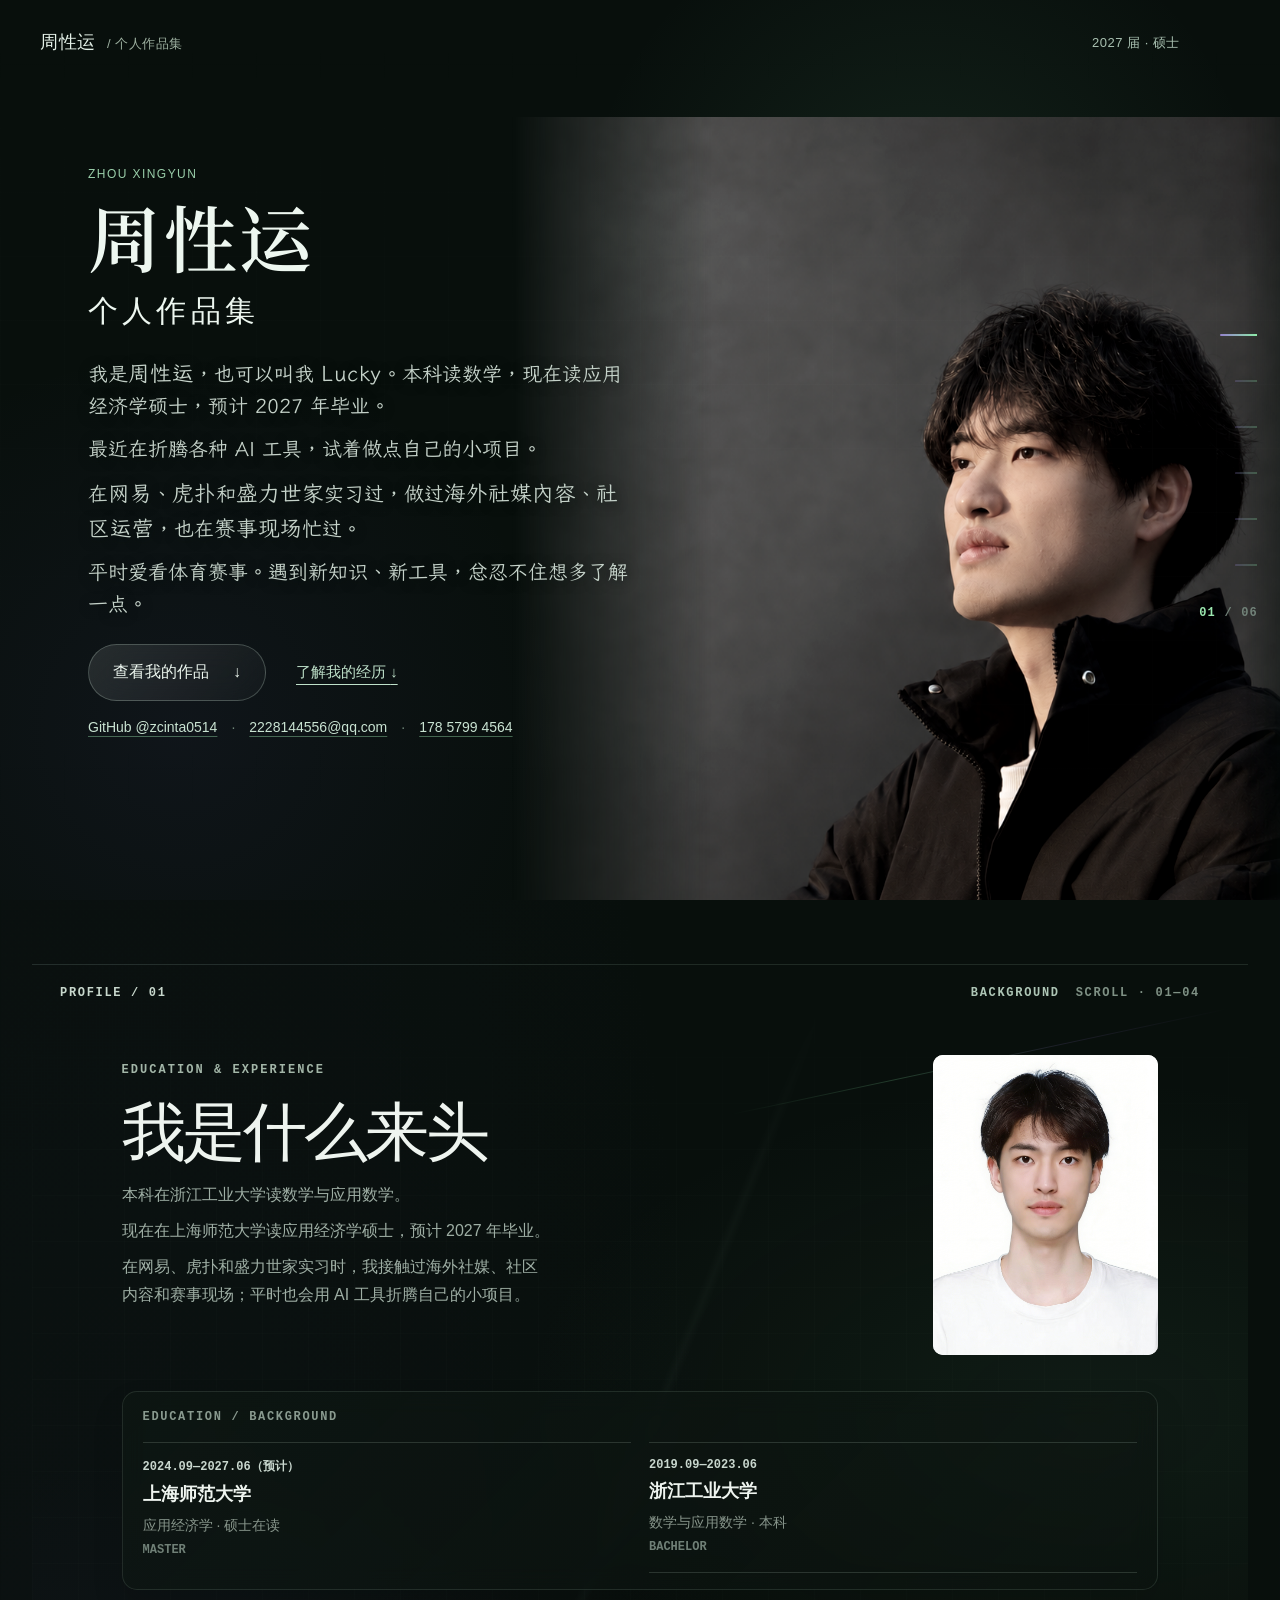
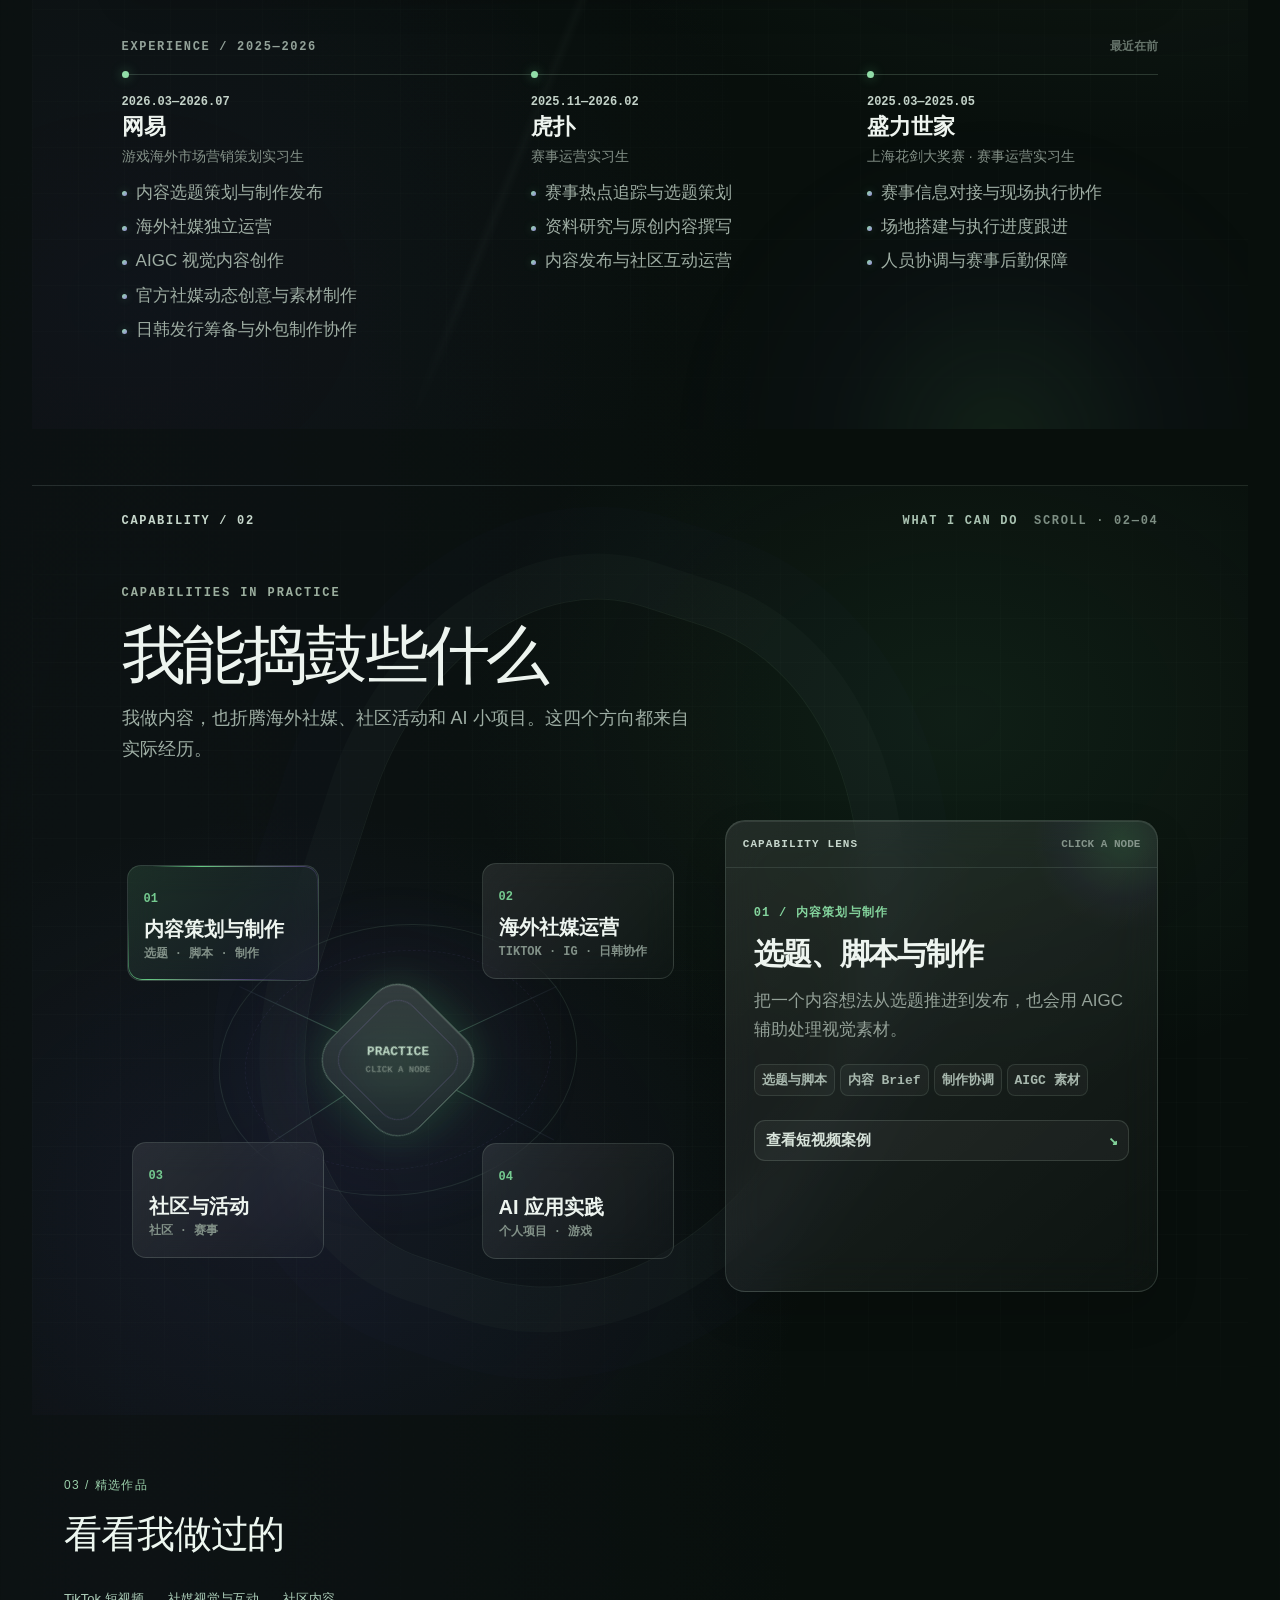
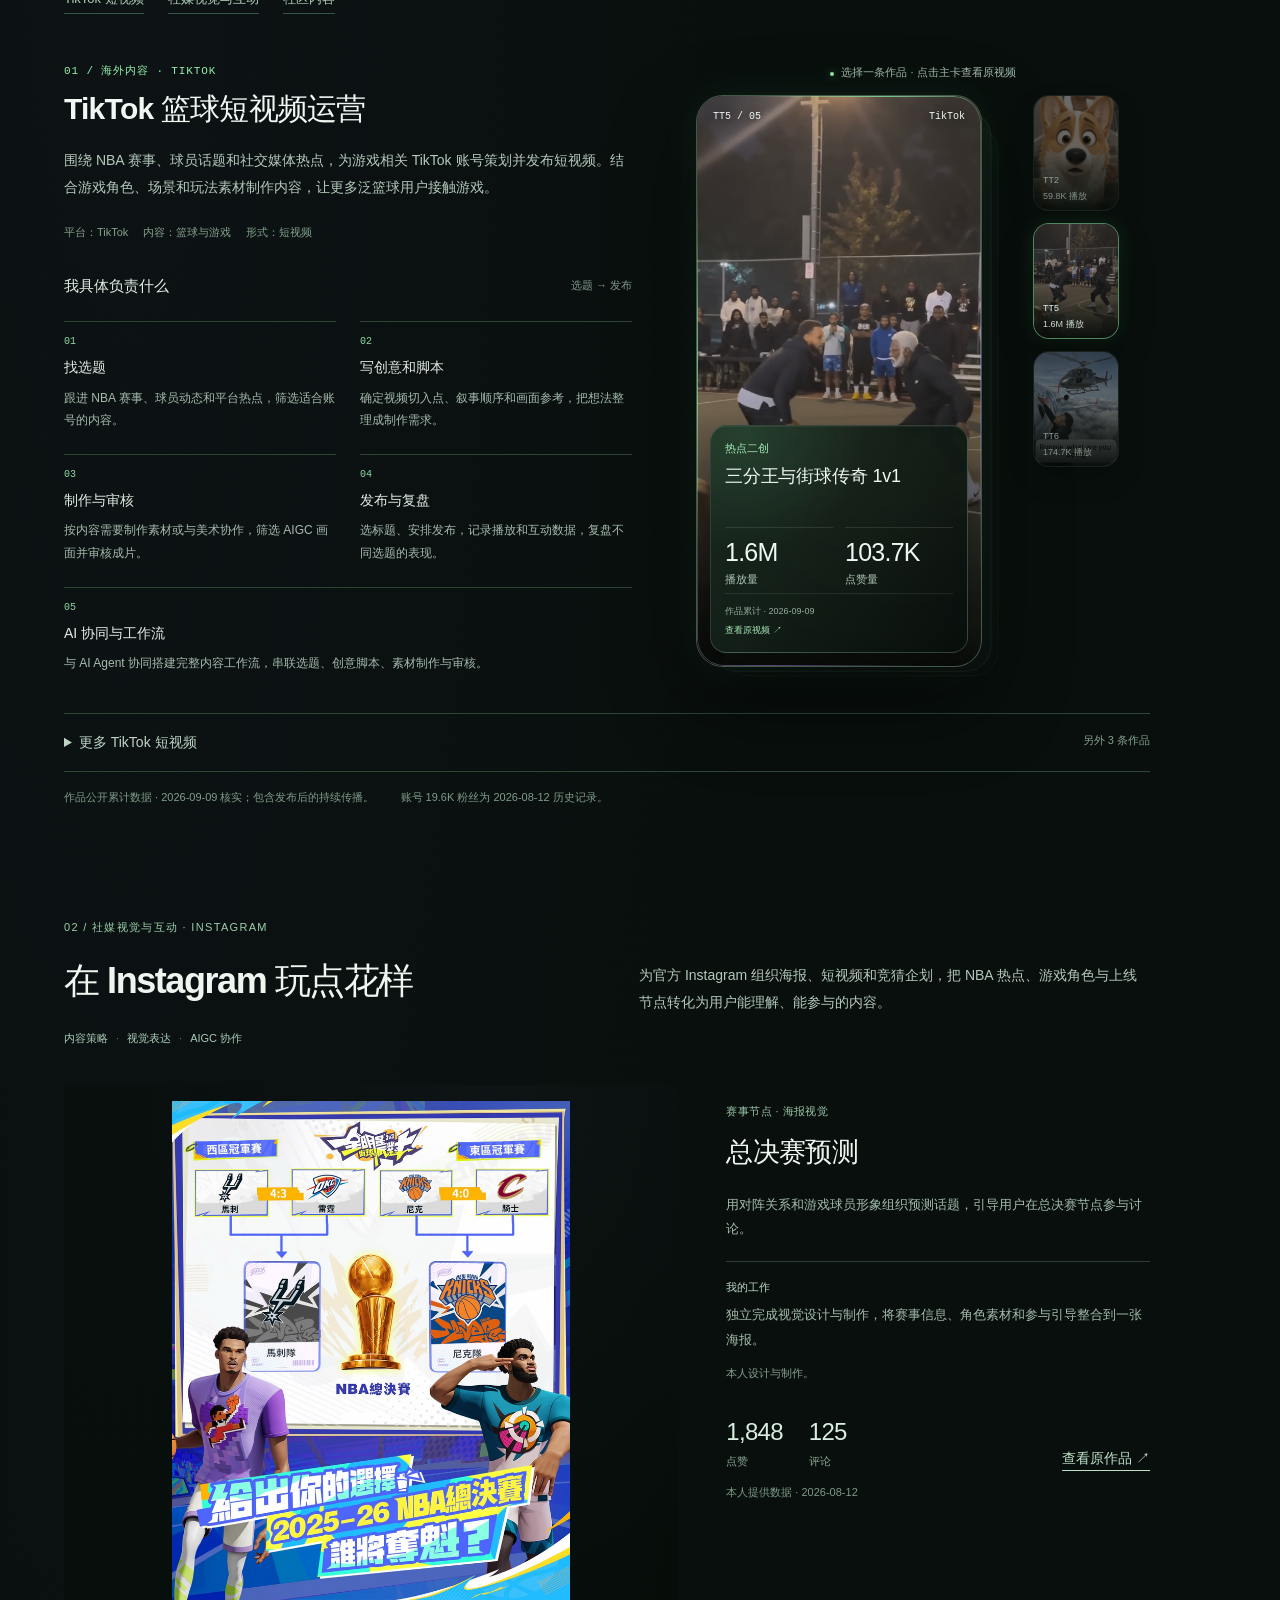
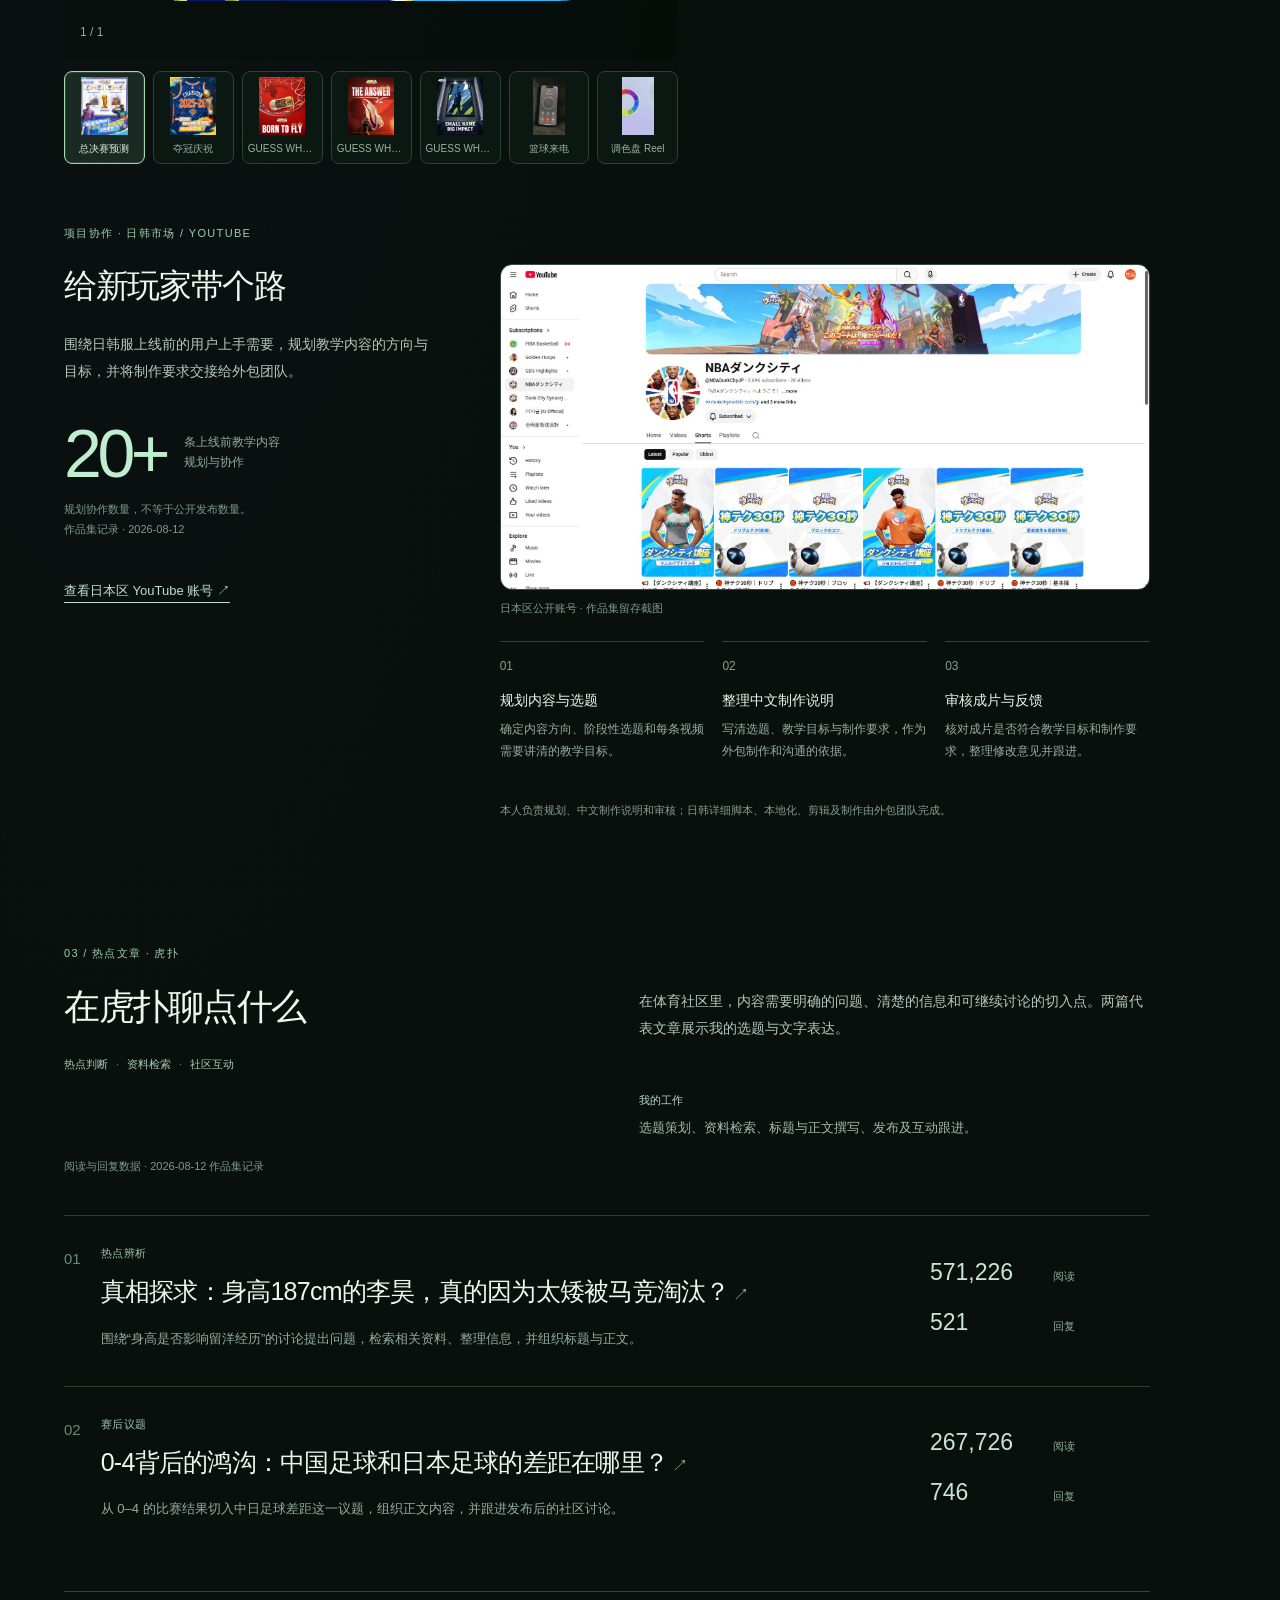
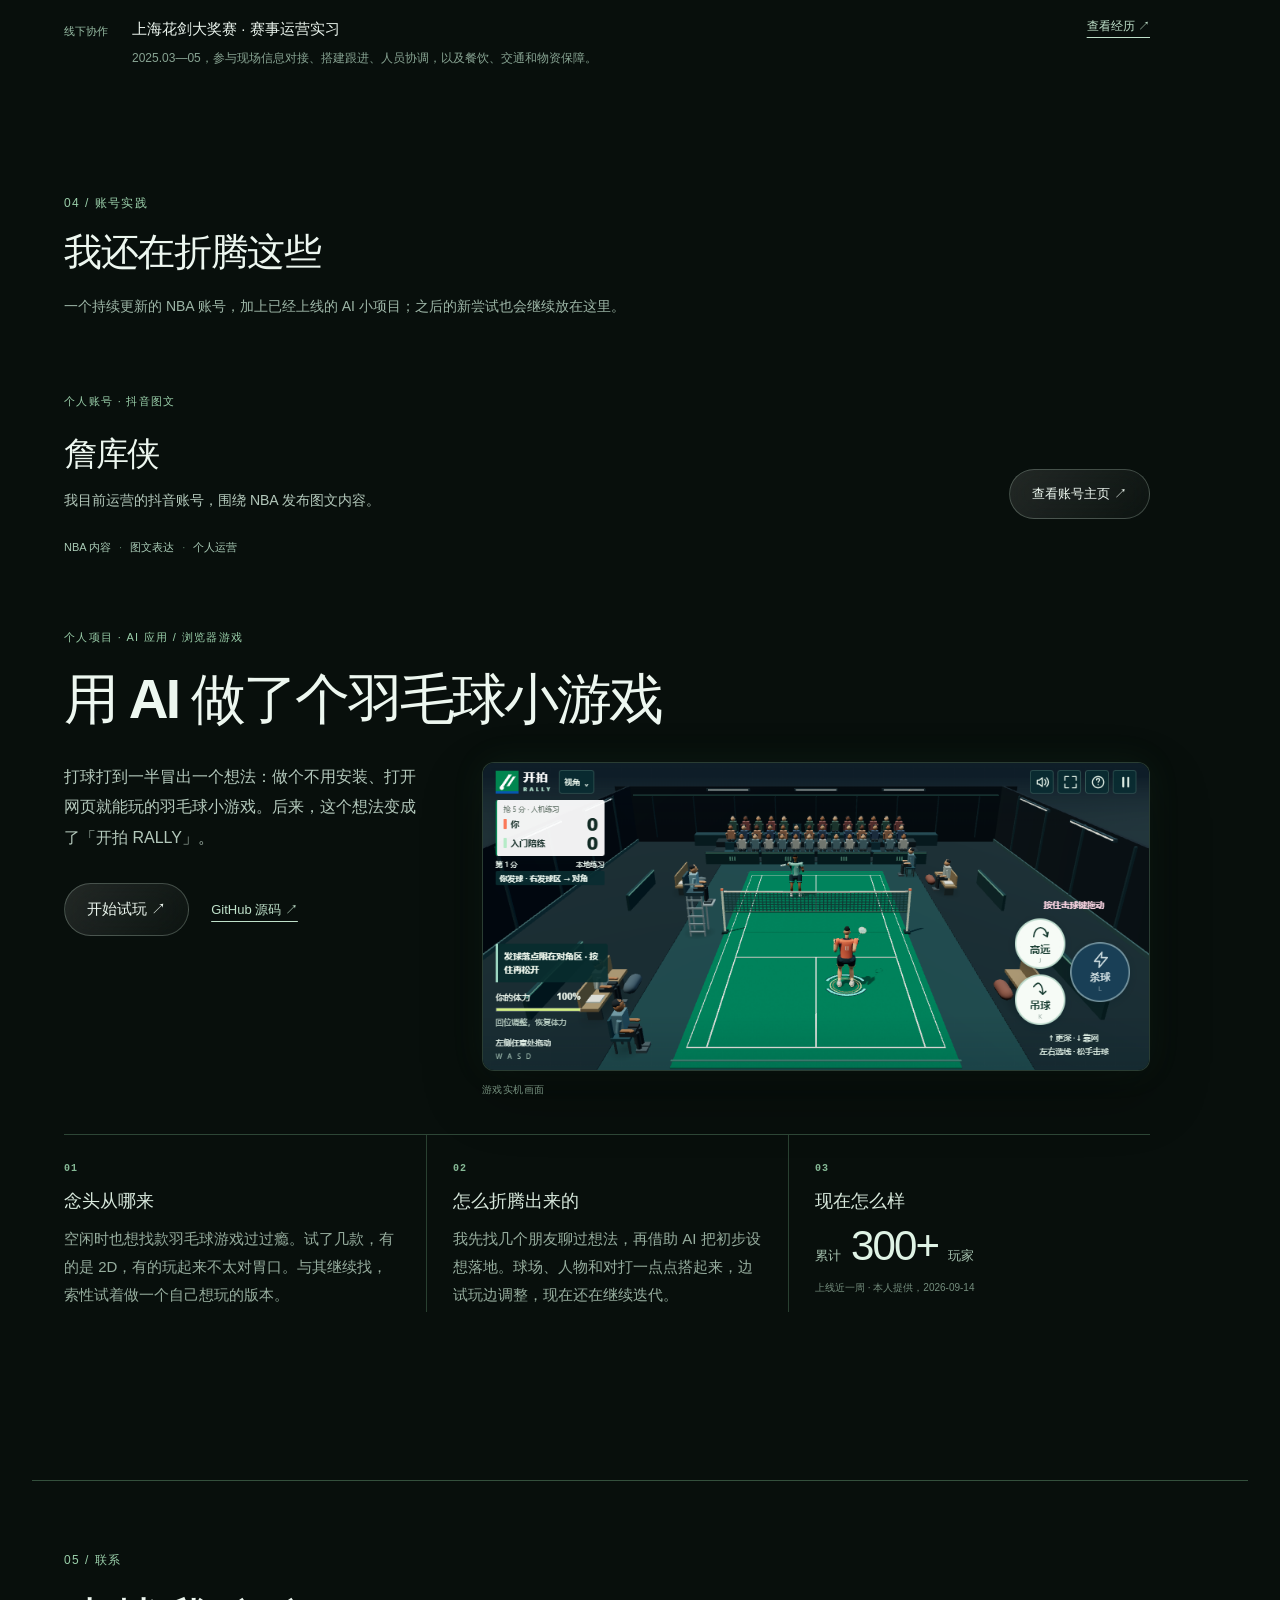
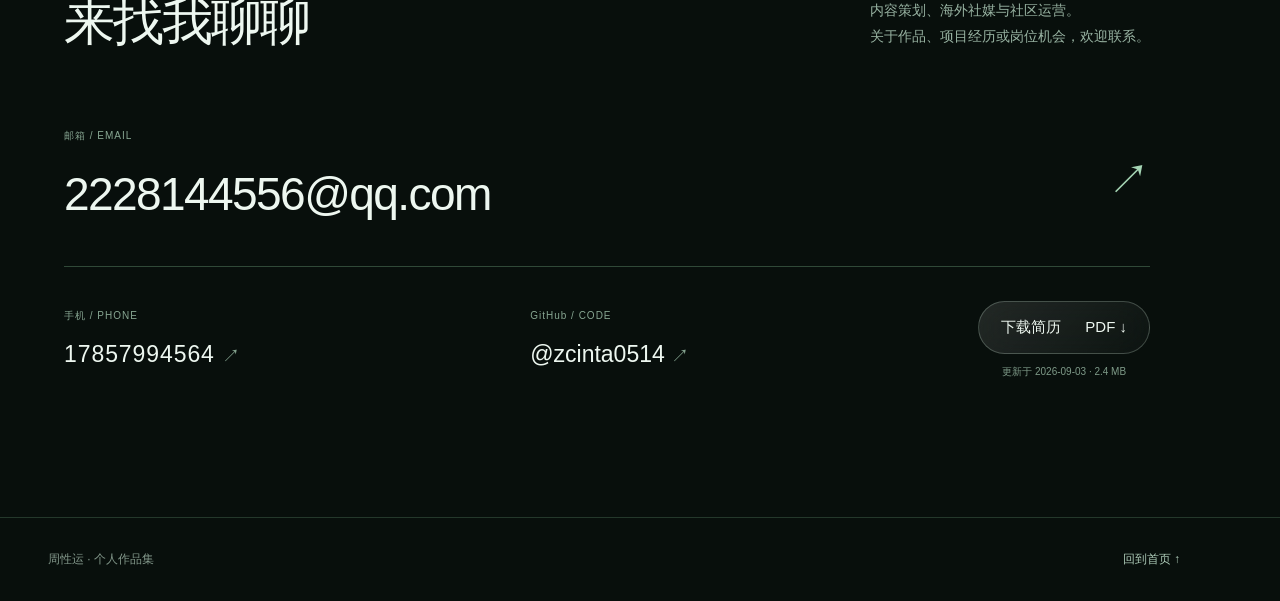
==== index.html @ 78af4433 "Publish full portfolio website" ====
<!doctype html>
<html lang="zh-CN">
<head>
  <meta charset="utf-8">
  <meta name="viewport" content="width=device-width, initial-scale=1">
  <meta name="description" content="周性运个人作品集。工作方向：内容运营、海外社媒与社区、AI 应用开发。">
  <meta name="color-scheme" content="dark">
  <title>周性运 · 个人作品集</title>
  <link rel="stylesheet" href="styles/base.css">
  <link rel="stylesheet" href="styles/profile.css">
  <link rel="stylesheet" href="styles/capability.css">
  <link rel="stylesheet" href="styles/works.css">
  <link rel="stylesheet" href="styles/navigation.css">
  <link rel="stylesheet" href="styles/projects.css">
</head>
<body id="portfolio">
  <a class="skip-link" href="#main">跳到正文</a>
  <header class="site-header"><a href="#home" aria-label="周性运作品集首页">周性运 <span>/ 个人作品集</span></a><span>2027 届 · 硕士</span></header>
  <main id="main" tabindex="-1">
    <section id="home" data-section="首页" class="hero site-section" aria-labelledby="home-title">
      <img class="hero-photo" src="assets/hero_profile_soft-v1.png" alt="周性运个人肖像" fetchpriority="high">
      <div class="hero-copy"><span class="eyebrow">ZHOU XINGYUN</span><h1 id="home-title" tabindex="-1"><span class="hero-name">周性运</span><span class="hero-portfolio-title">个人作品集</span></h1>
      <div class="hero-intro">
        <p>我是<strong>周性运</strong>，也可以叫我 <strong class="hero-lucky">Lucky</strong>。本科读数学，现在读应用经济学硕士，预计 2027 年毕业。</p>
        <p>最近在折腾各种 AI 工具，试着做点自己的小项目。</p>
        <p>在<strong>网易</strong>、<strong>虎扑</strong>和<strong>盛力世家</strong>实习过，做过<strong>海外社媒内容</strong>、<strong>社区运营</strong>，也在<strong>赛事现场</strong>忙过。</p>
        <p>平时爱看体育赛事。遇到新知识、新工具，总忍不住想多了解一点。</p>
      </div>
      <div class="hero-actions"><a class="glass-link" href="#works">查看我的作品 <span aria-hidden="true">↓</span></a><a class="text-link" href="#profile">了解我的经历 <span aria-hidden="true">↓</span></a></div>
      <div class="hero-contact" aria-label="联系方式"><a href="https://github.com/zcinta0514" target="_blank" rel="noopener noreferrer">GitHub @zcinta0514</a><span aria-hidden="true">·</span><a href="mailto:2228144556@qq.com">2228144556@qq.com</a><span aria-hidden="true">·</span><a href="tel:+8617857994564">178 5799 4564</a></div>
      </div>
    </section>
<section id="profile" data-section="经历与背景" class="profile-v3 site-section" aria-labelledby="profile-title">
  <div class="fixed-prism" aria-hidden="true"></div>
  <div class="topbar-v3"><b>PROFILE / 01</b><span><i>BACKGROUND</i><i>SCROLL · 01—04</i></span></div>
  <div class="profile-content-v3">
    <div class="profile-head-v3">
      <div class="intro-v3"><small>EDUCATION & EXPERIENCE</small><h2 id="profile-title" tabindex="-1">我是什么来头</h2><div class="profile-intro-copy"><p>本科在浙江工业大学读数学与应用数学。</p><p>现在在上海师范大学读应用经济学硕士，预计 2027 年毕业。</p><p>在网易、虎扑和盛力世家实习时，我接触过海外社媒、社区内容和赛事现场；平时也会用 AI 工具折腾自己的小项目。</p></div></div>
      <figure class="profile-portrait-v3"><img src="assets/profile-id-original-v1.jpg" alt="周性运个人肖像" width="1773" height="2364" loading="lazy"></figure>
      <aside class="education-v3 glass-hover" aria-label="教育经历">
        <div class="edu-label-v3">EDUCATION / BACKGROUND</div>
        <div class="edu-v3"><b>2024.09—2027.06（预计）</b><strong>上海师范大学</strong><span>应用经济学 · 硕士在读</span><em>MASTER</em></div>
        <div class="edu-v3"><b>2019.09—2023.06</b><strong>浙江工业大学</strong><span>数学与应用数学 · 本科</span><em>BACHELOR</em></div>
      </aside>
    </div>
    <div class="experience-v3" id="experience">
      <div class="experience-title-v3"><b>EXPERIENCE / 2025—2026</b><span>最近在前</span></div>
      <div class="track-v3">
        <article class="job-v3" tabindex="0"><b>2026.03—2026.07</b><strong>网易</strong><span>游戏海外市场营销策划实习生</span><ul class="job-points-v3"><li>内容选题策划与制作发布</li><li>海外社媒独立运营</li><li>AIGC 视觉内容创作</li><li>官方社媒动态创意与素材制作</li><li>日韩发行筹备与外包制作协作</li></ul></article>
        <article class="job-v3" tabindex="0"><b>2025.11—2026.02</b><strong>虎扑</strong><span>赛事运营实习生</span><ul class="job-points-v3"><li>赛事热点追踪与选题策划</li><li>资料研究与原创内容撰写</li><li>内容发布与社区互动运营</li></ul></article>
        <article class="job-v3" tabindex="0"><b>2025.03—2025.05</b><strong>盛力世家</strong><span>上海花剑大奖赛 · 赛事运营实习生</span><ul class="job-points-v3"><li>赛事信息对接与现场执行协作</li><li>场地搭建与执行进度跟进</li><li>人员协调与赛事后勤保障</li></ul></article>
      </div>
    </div>
  </div>
</section>

<section id="capabilities" data-section="能力与实践" class="cap-v2-stage site-section" aria-labelledby="capabilities-title">
  <div class="cap-v2-top"><b>CAPABILITY / 02</b><span><i>WHAT I CAN DO</i><i>SCROLL · 02—04</i></span></div>
  <div class="cap-v2-copy"><small>CAPABILITIES IN PRACTICE</small><h2 id="capabilities-title" tabindex="-1">我能捣鼓些什么</h2><p>我做内容，也折腾海外社媒、社区活动和 AI 小项目。这四个方向都来自实际经历。</p></div>

  <div class="cap-v2-workspace">
  <div class="atlas-v2" role="tablist" aria-label="能力方向"><div class="atlas-v2-halo"></div><div class="orbit-v2"></div><i class="atlas-v2-line av2-l1"></i><i class="atlas-v2-line av2-l2"></i><i class="atlas-v2-line av2-l3"></i><i class="atlas-v2-line av2-l4"></i><div class="atlas-v2-core"><span>PRACTICE<em>CLICK A NODE</em></span></div>
    <button type="button" class="ability-v2 av2-n1 active" data-capability="content" id="cap-button-content" role="tab" aria-controls="cap-content" aria-selected="true" tabindex="0"><em>01</em><b>内容策划与制作</b><span>选题 · 脚本 · 制作</span></button>
    <button type="button" class="ability-v2 av2-n2" data-capability="global" id="cap-button-global" role="tab" aria-controls="cap-global" aria-selected="false" tabindex="-1"><em>02</em><b>海外社媒运营</b><span>TIKTOK · IG · 日韩协作</span></button>
    <button type="button" class="ability-v2 av2-n3" data-capability="community" id="cap-button-community" role="tab" aria-controls="cap-community" aria-selected="false" tabindex="-1"><em>03</em><b>社区与活动</b><span>社区 · 赛事</span></button>
    <button type="button" class="ability-v2 av2-n4" data-capability="ai" id="cap-button-ai" role="tab" aria-controls="cap-ai" aria-selected="false" tabindex="-1"><em>04</em><b>AI 应用实践</b><span>个人项目 · 游戏</span></button>
  </div>

  <aside class="lens-v2" aria-label="能力详情">
    <div class="lens-v2-head"><b>CAPABILITY LENS</b><span>CLICK A NODE</span></div>
    <div class="lens-v2-panel active" data-panel-v2="content" id="cap-content" role="tabpanel" aria-labelledby="cap-button-content"><small>01 / 内容策划与制作</small><h4>选题、脚本与制作</h4><p>把一个内容想法从选题推进到发布，也会用 AIGC 辅助处理视觉素材。</p><div class="evidence-v2"><span>选题与脚本</span><span>内容 Brief</span><span>制作协调</span><span>AIGC 素材</span></div><a class="lens-v2-jump" href="#works-b-focus-v2">查看短视频案例<i aria-hidden="true">↘</i></a></div>
    <div class="lens-v2-panel" data-panel-v2="global" id="cap-global" role="tabpanel" aria-labelledby="cap-button-global" hidden><small>02 / 海外社媒运营</small><h4>海外社媒与日韩协作</h4><p>参与 TikTok、Instagram 内容策划与发布；日韩项目负责中文制作说明、教学目标和外包成片审核。详细脚本、本地化与剪辑由外包团队完成。</p><div class="evidence-v2"><span>TikTok</span><span>Instagram</span><span>中文制作说明</span><span>外包审核</span></div><a class="lens-v2-jump" href="#localization-project">查看日韩协作案例<i aria-hidden="true">↘</i></a></div>
    <div class="lens-v2-panel" data-panel-v2="community" id="cap-community" role="tabpanel" aria-labelledby="cap-button-community" hidden><small>03 / 社区与活动</small><h4>社区内容与赛事执行</h4><p>在虎扑做热点内容和社区互动，也在上海花剑大奖赛参与现场执行与协作。</p><div class="evidence-v2"><span>热点内容</span><span>社区互动</span><span>现场信息</span><span>赛事协作</span></div><a class="lens-v2-jump" href="#community-project">查看社区与赛事案例<i aria-hidden="true">↘</i></a></div>
    <div class="lens-v2-panel" data-panel-v2="ai" id="cap-ai" role="tabpanel" aria-labelledby="cap-button-ai" hidden><small>04 / AI 应用实践</small><h4>开拍 RALLY · 羽毛球小游戏</h4><p>用 AI 工具辅助完成浏览器羽毛球小游戏「开拍 RALLY」，支持人机练习和双手机好友实时 1V1。</p><div class="evidence-v2"><span>个人项目</span><span>浏览器游戏</span><span>人机练习</span><span>双手机 1V1</span></div><a class="lens-v2-jump" href="#ai-project">查看 AI 项目<i aria-hidden="true">↘</i></a></div>
  </aside>
  </div>
</section>
    <section id="works" data-section="精选作品" class="site-section works-section" aria-labelledby="works-title">
      <div class="section-heading"><span class="eyebrow">03 / 精选作品</span><h2 id="works-title" tabindex="-1">看看我做过的</h2><nav class="project-jumps" aria-label="精选项目"><a href="#works-b-focus-v2">TikTok 短视频</a><a href="#instagram-project">社媒视觉与互动</a><a href="#community-project">社区内容</a></nav></div>
      <div id="works-b-focus-v2">
  <section class="wb-stage" aria-label="TikTok 代表作品与固定缩略导航">

    <div class="wb-layout">
      <header class="wb-intro">
        <div class="wb-kicker">01 / 海外内容 · TIKTOK</div>
        <h3>TikTok 篮球短视频运营</h3>
        <div class="wb-brief">
          <p>围绕 NBA 赛事、球员话题和社交媒体热点，为游戏相关 TikTok 账号策划并发布短视频。结合游戏角色、场景和玩法素材制作内容，让更多泛篮球用户接触游戏。</p>
        </div>
        <div class="wb-scope"><span>平台：TikTok</span><span>内容：篮球与游戏</span><span>形式：短视频</span></div>
      </header>

      <section class="wb-role" aria-label="本人工作职责">
        <div class="wb-role-head"><b>我具体负责什么</b><span>选题 → 发布</span></div>
        <div class="wb-duty"><em>01</em><b>找选题</b><span>跟进 NBA 赛事、球员动态和平台热点，筛选适合账号的内容。</span></div>
        <div class="wb-duty"><em>02</em><b>写创意和脚本</b><span>确定视频切入点、叙事顺序和画面参考，把想法整理成制作需求。</span></div>
        <div class="wb-duty"><em>03</em><b>制作与审核</b><span>按内容需要制作素材或与美术协作，筛选 AIGC 画面并审核成片。</span></div>
        <div class="wb-duty"><em>04</em><b>发布与复盘</b><span>选标题、安排发布，记录播放和互动数据，复盘不同选题的表现。</span></div>
        <div class="wb-duty wb-duty-workflow"><em>05</em><b>AI 协同与工作流</b><span>与 AI Agent 协同搭建完整内容工作流，串联选题、创意脚本、素材制作与审核。</span></div>
      </section>

      <div class="wb-deck-wrap">
        <div class="wb-deck-label">选择一条作品 · 点击主卡查看原视频</div>
        <div class="wb-viewer" data-active-index="1">
          <div class="wb-main-stack" id="wb-main-panel" role="tabpanel" aria-labelledby="wb-thumb-tt5">
            <a
              id="wb-main-link"
              class="wb-main-card"
              href="https://www.tiktok.com/@dunkcitydynasty_guide/video/7667850870834433294"
              target="_blank"
              rel="noopener noreferrer"
              aria-label="打开 TikTok 原视频：三分王与街球传奇 1v1"
            >
              <img id="wb-main-image" src="assets/works_tt5_03.png" alt="三分王与街球传奇 1v1 视频画面">
              <span class="wb-card-code"><span id="wb-main-code">TT5 / 05</span><span id="wb-main-platform">TikTok</span></span>
              <span class="wb-main-shade" aria-hidden="true"></span>
              <span class="wb-card-detail">
                <span id="wb-main-kicker" class="wb-detail-kicker">热点二创</span>
                <strong id="wb-main-title" class="wb-main-title">三分王与街球传奇 1v1</strong>
                <span id="wb-main-metrics" class="wb-metrics">
                  <span class="wb-metric"><b>1.6M</b><span>播放量</span></span>
                  <span class="wb-metric"><b>103.7K</b><span>点赞量</span></span>
                </span>
                <span class="wb-meta"><span id="wb-main-source">作品累计 · 2026-09-09</span><i id="wb-main-hint">查看原视频 ↗</i></span>
              </span>
            </a>
          </div>

          <div class="wb-thumb-dock" role="tablist" aria-label="选择代表作品" aria-orientation="vertical">
            <button class="wb-thumb" type="button" role="tab" aria-selected="false" aria-controls="wb-main-panel" tabindex="-1" data-work-index="0" id="wb-thumb-tt2" aria-label="选择作品：Air Corgi 选择 Wemby 或 Brunson">
              <img src="assets/works_tt2_dog_v1.png" alt="">
              <span><b>TT2</b><small>59.8K 播放</small></span>
            </button>
            <button class="wb-thumb" type="button" role="tab" aria-selected="true" aria-controls="wb-main-panel" tabindex="0" data-work-index="1" id="wb-thumb-tt5" aria-label="选择作品：三分王与街球传奇 1v1">
              <img src="assets/works_tt5_03.png" alt="">
              <span><b>TT5</b><small>1.6M 播放</small></span>
            </button>
            <button class="wb-thumb" type="button" role="tab" aria-selected="false" aria-controls="wb-main-panel" tabindex="-1" data-work-index="2" id="wb-thumb-tt6" aria-label="选择作品：Bronny 登机与 LeBron 直升机">
              <img src="assets/works_tt6_plane_v1.png" alt="">
              <span><b>TT6</b><small>174.7K 播放</small></span>
            </button>
          </div>
        </div>

        <script id="wb-work-data" type="application/json">
[
  {
    "id": "TT2 / 02",
    "platform": "TikTok",
    "title": "Air Corgi 选择 Wemby 或 Brunson",
    "kicker": "总决赛前热点二创",
    "src": "assets/works_tt2_dog_v1.png",
    "alt": "Air Corgi 选择 Wemby 或 Brunson 视频画面",
    "url": "https://www.tiktok.com/@dunkcitydynasty_guide/video/7647074934975401247",
    "source": "作品累计 · 2026-09-09",
    "metrics": [
      {
        "value": "59.8K",
        "label": "播放量"
      },
      {
        "value": "2,829",
        "label": "点赞量"
      }
    ]
  },
  {
    "id": "TT5 / 05",
    "platform": "TikTok",
    "title": "三分王与街球传奇 1v1",
    "kicker": "热点二创",
    "src": "assets/works_tt5_03.png",
    "alt": "三分王与街球传奇 1v1 视频画面",
    "url": "https://www.tiktok.com/@dunkcitydynasty_guide/video/7667850870834433294",
    "source": "作品累计 · 2026-09-09",
    "metrics": [
      {
        "value": "1.6M",
        "label": "播放量"
      },
      {
        "value": "103.7K",
        "label": "点赞量"
      }
    ]
  },
  {
    "id": "TT6 / 06",
    "platform": "TikTok",
    "title": "Bronny 登机与 LeBron 直升机",
    "kicker": "热点二创",
    "src": "assets/works_tt6_plane_v1.png",
    "alt": "Bronny 登机与 LeBron 直升机视频画面",
    "url": "https://www.tiktok.com/@dunkcitydynasty_guide/video/7667898737976495373",
    "source": "作品累计 · 2026-09-09",
    "metrics": [
      {
        "value": "174.7K",
        "label": "播放量"
      },
      {
        "value": "4,192",
        "label": "点赞量"
      }
    ]
  }
]
</script>
      </div>
    </div>

  </section>
      </div>

      <details class="project-more-videos">
        <summary>更多 TikTok 短视频 <span>另外 3 条作品</span></summary>
        <div class="project-video-list">
          <a class="project-video-row" data-tiktok-id="TT1" href="https://www.tiktok.com/@dunkcitydynasty_guide/video/7641907933189606670" target="_blank" rel="noopener noreferrer">
            <img src="assets/library/TT1-cover.png" alt="SGA判罚与Wemby UFO视频静帧" loading="lazy">
            <span class="project-video-title"><small>季后赛实时热点 · 视频静帧</small><strong>SGA判罚与Wemby UFO</strong></span>
            <span class="project-video-result"><b data-metric="views">15,500</b><span>播放量</span></span>
            <span class="project-video-result"><b data-metric="likes">505</b><span>点赞量</span></span>
            <span class="project-video-arrow" aria-hidden="true">↗</span>
          </a>
          <a class="project-video-row" data-tiktok-id="TT3" href="https://www.tiktok.com/@dunkcitydynasty_guide/video/7668281272610884878" target="_blank" rel="noopener noreferrer">
            <img src="assets/library/TT3-cover.png" alt="Warriors球员阵容话题视频静帧" loading="lazy">
            <span class="project-video-title"><small>自由市场热点 · 视频静帧</small><strong>Warriors球员阵容话题</strong></span>
            <span class="project-video-result"><b data-metric="views">11,200</b><span>播放量</span></span>
            <span class="project-video-result"><b data-metric="likes">177</b><span>点赞量</span></span>
            <span class="project-video-arrow" aria-hidden="true">↗</span>
          </a>
          <a class="project-video-row" data-tiktok-id="TT4" href="https://www.tiktok.com/@dunkcitydynasty_guide/video/7661890195465309454" target="_blank" rel="noopener noreferrer">
            <img src="assets/library/TT4-cover.png" alt="Herro与Bam从队友到对手视频静帧" loading="lazy">
            <span class="project-video-title"><small>冲突热点 · 视频静帧</small><strong>Herro与Bam从队友到对手</strong></span>
            <span class="project-video-result"><b data-metric="views">4,221</b><span>播放量</span></span>
            <span class="project-video-result"><b data-metric="likes">114</b><span>点赞量</span></span>
            <span class="project-video-arrow" aria-hidden="true">↗</span>
          </a>
        </div>
      </details>
      <div class="project-data-notes">
        <p data-tiktok-metric-source>作品公开累计数据 · 2026-09-09 核实；包含发布后的持续传播。</p>
        <p data-tiktok-account-history>账号 19.6K 粉丝为 2026-08-12 历史记录。</p>
      </div>

      <article id="instagram-project" class="project-unit project-instagram" aria-labelledby="instagram-title" tabindex="-1">
        <p class="project-label">02 / 社媒视觉与互动 · INSTAGRAM</p>
        <div class="project-layout"><header class="project-intro"><h3 id="instagram-title">在 Instagram 玩点花样</h3><p>为官方 Instagram 组织海报、短视频和竞猜企划，把 NBA 热点、游戏角色与上线节点转化为用户能理解、能参与的内容。</p><div class="project-capabilities"><span>内容策略</span><span>视觉表达</span><span>AIGC 协作</span></div></header>
        <div class="project-gallery" data-project-gallery aria-label="Instagram 项目作品画廊">
      <div class="project-gallery-visual">
        <button type="button" class="project-image-button" data-open-image aria-label="放大查看作品图片"><img data-gallery-image src="assets/library/poster_predict.png" alt="总决赛预测海报完整画面" loading="lazy"><span class="project-zoom-hint">放大查看 ↗</span></button>
        <div class="project-image-controls"><span data-gallery-count>1 / 1</span><div><button type="button" data-image-step="-1" aria-label="上一张图片" hidden>←</button><button type="button" data-image-step="1" aria-label="下一张图片" hidden>→</button></div></div>
      </div>
      <div class="project-thumbnails" role="group" aria-label="选择代表作品"><button type="button" class="project-thumb" data-select-work="finalsPredict" aria-pressed="true" aria-label="选择作品：总决赛预测"><img src="assets/library/poster_predict.png" alt="" loading="lazy"><span>总决赛预测</span></button><button type="button" class="project-thumb" data-select-work="championship" aria-pressed="false" aria-label="选择作品：夺冠庆祝"><img src="assets/library/poster_championship.png" alt="" loading="lazy"><span>夺冠庆祝</span></button><button type="button" class="project-thumb" data-select-work="griffin" aria-pressed="false" aria-label="选择作品：GUESS WHO · Blake Griffin"><img src="assets/library/guess_griffin.png" alt="" loading="lazy"><span>GUESS WHO · Blake Griffin</span></button><button type="button" class="project-thumb" data-select-work="iverson" aria-pressed="false" aria-label="选择作品：GUESS WHO · Allen Iverson"><img src="assets/library/guess_iverson.png" alt="" loading="lazy"><span>GUESS WHO · Allen Iverson</span></button><button type="button" class="project-thumb" data-select-work="edwards" aria-pressed="false" aria-label="选择作品：GUESS WHO · Anthony Edwards"><img src="assets/library/guess_edwards.png" alt="" loading="lazy"><span>GUESS WHO · Anthony Edwards</span></button><button type="button" class="project-thumb" data-select-work="basketballCall" aria-pressed="false" aria-label="选择作品：篮球来电"><img src="assets/library/call-a.png" alt="" loading="lazy"><span>篮球来电</span></button><button type="button" class="project-thumb" data-select-work="palette" aria-pressed="false" aria-label="选择作品：调色盘 Reel"><img src="assets/library/palette-a.png" alt="" loading="lazy"><span>调色盘 Reel</span></button></div>
      <div class="project-work-caption" aria-live="polite" aria-atomic="true"><span class="project-category" data-gallery-category>赛事节点 · 海报视觉</span><h4 data-gallery-title>总决赛预测</h4><p data-gallery-description>用对阵关系和游戏球员形象组织预测话题，引导用户在总决赛节点参与讨论。</p><dl class="project-work-role"><dt>我的工作</dt><dd data-gallery-role>独立完成视觉设计与制作，将赛事信息、角色素材和参与引导整合到一张海报。</dd></dl><p class="project-credit" data-gallery-credit>本人设计与制作。</p><div class="project-result-row"><div class="project-metrics" data-gallery-metrics><div><b>1,848</b><span>点赞</span></div><div><b>125</b><span>评论</span></div></div><a data-gallery-link class="text-link" href="https://www.instagram.com/p/DZHqPCNlBbx/" target="_blank" rel="noopener noreferrer">查看原作品 ↗</a></div><p class="project-source" data-gallery-source>本人提供数据 · 2026-08-12</p></div>
      <script type="application/json" data-gallery-data>[{"id": "finalsPredict", "title": "总决赛预测", "category": "赛事节点 · 海报视觉", "description": "用对阵关系和游戏球员形象组织预测话题，引导用户在总决赛节点参与讨论。", "role": "独立完成视觉设计与制作，将赛事信息、角色素材和参与引导整合到一张海报。", "credit": "本人设计与制作。", "images": [{"src": "assets/library/poster_predict.png", "alt": "总决赛预测海报完整画面"}], "url": "https://www.instagram.com/p/DZHqPCNlBbx/", "metrics": [{"value": "1,848", "label": "点赞"}, {"value": "125", "label": "评论"}], "source": "本人提供数据 · 2026-08-12"}, {"id": "championship", "title": "夺冠庆祝", "category": "赛事节点 · AIGC 辅助视觉", "description": "围绕夺冠节点制作庆祝视觉，将赛事热度与游戏内容结合。", "role": "提出创意和版式要求，使用 AIGC 生成候选画面，并完成筛选与结果判断。", "credit": "AIGC 辅助产出；本人负责创意、版式要求与生成结果筛选。", "images": [{"src": "assets/library/poster_championship.png", "alt": "夺冠庆祝海报完整画面"}], "url": "https://www.instagram.com/p/DZjdfJ_FGZx/", "metrics": [{"value": "2,617", "label": "点赞"}, {"value": "39", "label": "评论"}], "source": "本人提供数据 · 2026-08-12"}, {"id": "griffin", "title": "GUESS WHO · Blake Griffin", "category": "上线预热 · 竞猜企划", "description": "把球员生涯信息转化为竞猜线索，为游戏内新球员上线预热。", "role": "提炼竞猜创意，整理草图、线索与制作 Brief，并审核最终画面。", "credit": "本人负责创意、草图、Brief 与审核；美术团队完成最终成图。", "images": [{"src": "assets/library/guess_griffin.png", "alt": "Blake Griffin 猜球星创意海报"}], "url": "https://www.instagram.com/p/DaxOdoEFF6L/", "metrics": [], "source": "作品集记录 · 2026-08-12"}, {"id": "iverson", "title": "GUESS WHO · Allen Iverson", "category": "上线预热 · 竞猜企划", "description": "通过有辨识度的球员线索组织互动，让用户在揭晓前参与猜测。", "role": "设计创意方向与线索表达，提供草图和制作 Brief，跟进画面审核。", "credit": "本人负责创意、草图、Brief 与审核；美术团队完成最终成图。", "images": [{"src": "assets/library/guess_iverson.png", "alt": "Allen Iverson 猜球星创意海报"}], "url": "https://www.instagram.com/p/DXb1LJziGz6/", "metrics": [], "source": "作品集记录 · 2026-08-12"}, {"id": "edwards", "title": "GUESS WHO · Anthony Edwards", "category": "上线预热 · 竞猜企划", "description": "沿用竞猜系列的内容结构，把不同球员的信息转化为视觉线索。", "role": "整理竞猜创意、草图与制作 Brief，检查成图能否准确传达线索。", "credit": "本人负责创意、草图、Brief 与审核；美术团队完成最终成图。", "images": [{"src": "assets/library/guess_edwards.png", "alt": "Anthony Edwards 猜球星创意海报"}], "url": "https://www.instagram.com/p/Db5UvHLnUMJ/", "metrics": [], "source": "作品集记录 · 2026-08-12"}, {"id": "basketballCall", "title": "篮球来电", "category": "互动创意 · 短视频静帧", "description": "借用社交媒体的“来电”形式，把篮球话题与游戏角色结合，组织短视频的互动切入点。", "role": "负责选题、创意、标题、封面方案与成片审核，向制作团队说明画面和内容要求。", "credit": "本人负责策划与审核，团队负责视频制作；这里展示成片静帧。", "images": [{"src": "assets/library/call-a.png", "alt": "篮球来电视频静帧 1"}, {"src": "assets/library/call-b.png", "alt": "篮球来电视频静帧 2"}, {"src": "assets/library/call-c.png", "alt": "篮球来电视频静帧 3"}], "url": "https://www.instagram.com/p/DaO5UIOAngK/", "metrics": [], "source": "作品集记录 · 2026-08-12"}, {"id": "palette", "title": "调色盘 Reel", "category": "视觉创意 · 短视频静帧", "description": "将社交媒体上的视觉创意与游戏画面结合，形成适合 Instagram 的短视频内容。", "role": "负责选题、创意、标题、封面方案和审核，协调视频表达与账号内容方向。", "credit": "本人负责策划与审核，团队负责视频制作；这里展示成片静帧。", "images": [{"src": "assets/library/palette-a.png", "alt": "调色盘视频静帧 1"}, {"src": "assets/library/palette-b.png", "alt": "调色盘视频静帧 2"}, {"src": "assets/library/palette-c.png", "alt": "调色盘视频静帧 3"}], "url": "https://www.instagram.com/reel/DX6fmcTGIR3/", "metrics": [], "source": "作品集记录 · 2026-08-12"}]</script>
    </div></div>
      </article>

      <article id="localization-project" class="project-unit project-localization" aria-labelledby="localization-title" tabindex="-1"><p class="project-label">项目协作 · 日韩市场 / YOUTUBE</p><div class="project-layout"><header class="project-intro"><h3 id="localization-title">给新玩家带个路</h3><p>围绕日韩服上线前的用户上手需要，规划教学内容的方向与目标，并将制作要求交接给外包团队。</p><div class="project-planned"><b>20+</b><span>条上线前教学内容<br>规划与协作</span></div><p class="project-source">规划协作数量，不等于公开发布数量。<br>作品集记录 · 2026-08-12</p><a class="text-link" href="https://www.youtube.com/@NBADunkCityJP" target="_blank" rel="noopener noreferrer">查看日本区 YouTube 账号 ↗</a></header><div class="project-localization-detail"><figure class="project-account-capture"><img src="assets/library/youtube-account.png" alt="日本区 NBADunkCityJP YouTube 账号公开页面截图" width="1897" height="949" loading="lazy"><figcaption>日本区公开账号 · 作品集留存截图</figcaption></figure><ol class="project-delivery"><li><b>01</b><div><h4>规划内容与选题</h4><p>确定内容方向、阶段性选题和每条视频需要讲清的教学目标。</p></div></li><li><b>02</b><div><h4>整理中文制作说明</h4><p>写清选题、教学目标与制作要求，作为外包制作和沟通的依据。</p></div></li><li><b>03</b><div><h4>审核成片与反馈</h4><p>核对成片是否符合教学目标和制作要求，整理修改意见并跟进。</p></div></li></ol><p class="project-credit">本人负责规划、中文制作说明和审核；日韩详细脚本、本地化、剪辑及制作由外包团队完成。</p></div></div></article>

      <article id="community-project" class="project-unit project-community" aria-labelledby="community-title" tabindex="-1"><p class="project-label">03 / 热点文章 · 虎扑</p><div class="project-layout"><header class="project-intro"><h3 id="community-title">在虎扑聊点什么</h3><p>在体育社区里，内容需要明确的问题、清楚的信息和可继续讨论的切入点。两篇代表文章展示我的选题与文字表达。</p><div class="project-capabilities"><span>热点判断</span><span>资料检索</span><span>社区互动</span></div><dl class="project-work-role"><dt>我的工作</dt><dd>选题策划、资料检索、标题与正文撰写、发布及互动跟进。</dd></dl><p class="project-source">阅读与回复数据 · 2026-08-12 作品集记录</p></header><div class="project-article-list"><article class="project-article"><div class="project-article-number">01</div><div class="project-article-body"><span class="project-category">热点辨析</span><h4><a href="https://bbs.hupu.com/636921071.html?is_reflow=pc" target="_blank" rel="noopener noreferrer">真相探求：身高187cm的李昊，真的因为太矮被马竞淘汰？<span aria-hidden="true"> ↗</span></a></h4><p>围绕“身高是否影响留洋经历”的讨论提出问题，检索相关资料、整理信息，并组织标题与正文。</p><div class="project-article-metrics"><span><b>571,226</b> 阅读</span><span><b>521</b> 回复</span></div></div></article><article class="project-article"><div class="project-article-number">02</div><div class="project-article-body"><span class="project-category">赛后议题</span><h4><a href="https://bbs.hupu.com/637121504.html?is_reflow=pc" target="_blank" rel="noopener noreferrer">0-4背后的鸿沟：中国足球和日本足球的差距在哪里？<span aria-hidden="true"> ↗</span></a></h4><p>从 0–4 的比赛结果切入中日足球差距这一议题，组织正文内容，并跟进发布后的社区讨论。</p><div class="project-article-metrics"><span><b>267,726</b> 阅读</span><span><b>746</b> 回复</span></div></div></article></div></div><div class="project-event-note"><span>线下协作</span><div><h4>上海花剑大奖赛 · 赛事运营实习</h4><p>2025.03—05，参与现场信息对接、搭建跟进、人员协调，以及餐饮、交通和物资保障。</p></div><a href="#experience" class="text-link">查看经历 ↗</a></div></article>
    </section>
    <section id="practice" data-section="账号实践" class="site-section practice-section" aria-labelledby="practice-title">
      <div class="section-heading"><span class="eyebrow">04 / 账号实践</span><h2 id="practice-title" tabindex="-1">我还在折腾这些</h2><p class="project-section-description">一个持续更新的 NBA 账号，加上已经上线的 AI 小项目；之后的新尝试也会继续放在这里。</p></div>
      <article id="douyin-project" class="project-unit project-douyin" aria-labelledby="douyin-title" tabindex="-1"><p class="project-label">个人账号 · 抖音图文</p><div class="project-account-header"><div><h3 id="douyin-title">詹库侠</h3><p>我目前运营的抖音账号，围绕 NBA 发布图文内容。</p><div class="project-capabilities"><span>NBA 内容</span><span>图文表达</span><span>个人运营</span></div></div><a class="glass-link" href="https://v.douyin.com/tR5hxQ_DiJ0/" target="_blank" rel="noopener noreferrer">查看账号主页 ↗</a></div></article>

      <div class="ai-project-list" aria-label="AI 项目">
        <article id="ai-project" class="project-unit project-ai" aria-labelledby="ai-project-title" tabindex="-1">
          <p class="project-label">个人项目 · AI 应用 / 浏览器游戏</p>
          <div class="ai-project-layout">
            <h3 id="ai-project-title" class="ai-project-title">用 AI 做了个羽毛球小游戏</h3>
            <div class="ai-project-intro">
              <p>打球打到一半冒出一个想法：做个不用安装、打开网页就能玩的羽毛球小游戏。后来，这个想法变成了「开拍 RALLY」。</p>
              <div class="ai-project-actions"><a class="glass-link" href="https://zcinta0514.github.io/rally-badminton/" target="_blank" rel="noopener noreferrer">开始试玩 ↗</a><a class="text-link" href="https://github.com/zcinta0514/rally-badminton" target="_blank" rel="noopener noreferrer">GitHub 源码 ↗</a></div>
            </div>
            <figure class="ai-project-visual"><img src="assets/rally-gameplay-v1.png" alt="开拍 RALLY 手机横屏羽毛球比赛画面" width="844" height="390" loading="lazy"><figcaption>游戏实机画面</figcaption></figure>
            <div class="ai-project-story">
              <section><span>01</span><h4>念头从哪来</h4><p>空闲时也想找款羽毛球游戏过过瘾。试了几款，有的是 2D，有的玩起来不太对胃口。与其继续找，索性试着做一个自己想玩的版本。</p></section>
              <section><span>02</span><h4>怎么折腾出来的</h4><p>我先找几个朋友聊过想法，再借助 AI 把初步设想落地。球场、人物和对打一点点搭起来，边试玩边调整，现在还在继续迭代。</p></section>
              <section class="ai-project-feedback"><span>03</span><h4>现在怎么样</h4><p class="ai-project-metric"><span>累计</span><b>300+</b><span>玩家</span></p><small>上线近一周 · 本人提供，2026-09-14</small></section>
            </div>
          </div>
        </article>
      </div>

    </section>
    <section id="contact" data-section="联系" class="site-section contact-section" aria-labelledby="contact-title">
      <div class="contact-heading">
        <div><span class="eyebrow">05 / 联系</span><h2 id="contact-title" tabindex="-1">来找我聊聊</h2></div>
        <p>内容策划、海外社媒与社区运营。<br>关于作品、项目经历或岗位机会，欢迎联系。</p>
      </div>
      <a class="contact-email" href="mailto:2228144556@qq.com"><span><small>邮箱 / EMAIL</small><strong>2228144556@qq.com</strong></span><span class="contact-arrow" aria-hidden="true">↗</span></a>
      <div class="contact-bottom">
        <a class="contact-phone" href="tel:+8617857994564"><small>手机 / PHONE</small><span>17857994564 <i aria-hidden="true">↗</i></span></a>
        <a class="contact-github" href="https://github.com/zcinta0514" target="_blank" rel="noopener noreferrer"><small>GitHub / CODE</small><span>@zcinta0514 <i aria-hidden="true">↗</i></span></a>
        <div class="contact-resume"><a class="glass-link" href="assets/resume-zhou-xingyun.pdf" download="周性运_27届硕士_简历.pdf">下载简历 <span>PDF ↓</span></a><small>更新于 2026-09-03 · 2.4 MB</small></div>
      </div>
    </section>
  </main>
    <nav class="wb-rail" aria-label="页面章节书签">
      <a class="wb-mark" aria-label="首页" data-chapter="首页" href="#home" aria-current="page"><span class="wb-mark-label"><em>00</em><b>首页</b></span><i class="wb-mark-line"></i></a>
      <a class="wb-mark" aria-label="经历与背景" data-chapter="经历与背景" href="#profile"><span class="wb-mark-label"><em>01</em><b>经历与背景</b></span><i class="wb-mark-line"></i></a>
      <a class="wb-mark" aria-label="能力与实践" data-chapter="能力与实践" href="#capabilities"><span class="wb-mark-label"><em>02</em><b>能力与实践</b></span><i class="wb-mark-line"></i></a>
      <a class="wb-mark" aria-label="精选作品" data-chapter="精选作品" href="#works"><span class="wb-mark-label"><em>03</em><b>精选作品</b></span><i class="wb-mark-line"></i></a>
      <a class="wb-mark" aria-label="账号实践" data-chapter="账号实践" href="#practice"><span class="wb-mark-label"><em>04</em><b>账号实践</b></span><i class="wb-mark-line"></i></a>
      <a class="wb-mark" aria-label="联系" data-chapter="联系" href="#contact"><span class="wb-mark-label"><em>05</em><b>联系</b></span><i class="wb-mark-line"></i></a>
      <span class="wb-rail-count"><b>01</b> / 06</span>
    </nav>
    <button class="wb-nav-toggle" type="button" aria-expanded="false" aria-controls="wb-nav-panel">章节目录<span aria-hidden="true">☰</span></button>
    <nav class="wb-nav-panel" id="wb-nav-panel" aria-label="章节目录" hidden>
      <p>页面章节</p>
      <a class="wb-nav-item" data-chapter="首页" href="#home" aria-current="page"><span aria-hidden="true">00</span>首页</a>
      <a class="wb-nav-item" data-chapter="经历与背景" href="#profile"><span aria-hidden="true">01</span>经历与背景</a>
      <a class="wb-nav-item" data-chapter="能力与实践" href="#capabilities"><span aria-hidden="true">02</span>能力与实践</a>
      <a class="wb-nav-item" data-chapter="精选作品" href="#works"><span aria-hidden="true">03</span>精选作品</a>
      <a class="wb-nav-item" data-chapter="账号实践" href="#practice"><span aria-hidden="true">04</span>账号实践</a>
      <a class="wb-nav-item" data-chapter="联系" href="#contact"><span aria-hidden="true">05</span>联系</a>
    </nav>

  <footer class="site-footer"><span>周性运 · 个人作品集</span><a href="#home">回到首页 ↑</a></footer>
  <script src="scripts/works.js" defer></script>
  <script src="scripts/rail.js" defer></script>
  <script src="scripts/capability.js" defer></script>
  <script type="module" src="scripts/navigation.js"></script>
  <script type="module" src="scripts/project-gallery.js"></script>
</body>
</html>
---- styles/base.css ----
@import url("../assets/fonts/lxgw-wenkai-tc/font.css");
@font-face { font-family:"Portfolio Noto Serif SC"; src:url("../assets/fonts/noto-serif-sc-600-zhou-xingyun.woff2") format("woff2"); font-style:normal; font-weight:600; font-display:swap; unicode-range:U+5468,U+6027,U+8FD0; }
:root { color-scheme:dark; font-family:Inter,"Segoe UI","Microsoft YaHei",sans-serif; color:#edf7f0; background:#080f0c; --wb-ink:#edf7f0; --wb-green:#92efab; --wb-violet:#a18fe4; }
* { box-sizing:border-box; }
html { scroll-padding-top:80px; }
body { margin:0; font-size:16px; line-height:1.65; background:radial-gradient(ellipse at 10% 35%,rgba(98,79,170,.055),transparent 42%),#080f0c; }
a { color:inherit; }
button { font:inherit; }
img { max-width:100%; }
[hidden] { display:none!important; }
:focus-visible { outline:2px solid #92efab; outline-offset:5px; }
h1,h2,h3,p { overflow-wrap:break-word; }
h1,h2,h3 { font-weight:550; }
.skip-link { position:fixed; top:8px; left:8px; z-index:200; transform:translateY(-150%); background:#d9f9e3; color:#102318; padding:10px 18px; border-radius:8px; }
.skip-link:focus { transform:none; }
.site-header { position:absolute; z-index:20; top:0; width:100%; padding:28px 100px 28px 40px; display:flex; justify-content:space-between; align-items:center; color:#a9c1b1; font-size:13px; letter-spacing:.04em; }
.site-header a { color:#e3f0e7; font-size:18px; text-decoration:none; }
.site-header a span { font-size:13px; color:#9caf9f; margin-left:6px; }
.site-section { width:calc(100% - 64px); max-width:1344px; margin:56px auto; scroll-margin-top:24px; }
.eyebrow { color:#9acfaa; font-size:12px; letter-spacing:.12em; }
.hero { position:relative; isolation:isolate; overflow:hidden; width:100%; max-width:1440px; margin:0 auto 64px; min-height:740px; height:min(920px,100svh); background:radial-gradient(circle at 72% 26%,rgba(111,188,141,.11),transparent 30%),radial-gradient(circle at 14% 81%,rgba(104,92,189,.08),transparent 29%),#080f0c; }
.hero::after { content:""; position:absolute; inset:0; z-index:-1; background:linear-gradient(rgba(199,229,207,.012) 1px,transparent 1px),linear-gradient(90deg,rgba(199,229,207,.012) 1px,transparent 1px); background-size:64px 64px; mask-image:linear-gradient(transparent,#000 35%,transparent); pointer-events:none; }
.hero-photo { position:absolute; right:-5%; bottom:-4%; width:65%; height:91%; object-fit:cover; object-position:46% 25%; filter:saturate(.73) contrast(1.06); mask-image:linear-gradient(90deg,transparent 0,#000 24%,#000 88%,transparent 100%); z-index:-1; }
.hero-copy { position:relative; width:66%; padding:clamp(150px,18vh,160px) 0 0 clamp(68px,8vw,88px); }
.hero h1 { margin:18px 0 24px; font-size:clamp(52px,5.7vw,80px); line-height:1.08; letter-spacing:-.045em; }
.hero-name { display:block; font-family:"Portfolio Noto Serif SC","Songti SC",STSong,SimSun,serif; font-weight:600; letter-spacing:.035em; }
.hero-portfolio-title { display:block; margin-top:8px; font-family:Inter,"Segoe UI","Microsoft YaHei",sans-serif; font-size:clamp(26px,2.7vw,30px); font-weight:400; letter-spacing:.14em; line-height:1.35; }
.hero-intro { max-width:550px; font-family:"Portfolio LXGW WenKai",KaiTi,"楷体","STKaiti","Microsoft YaHei",sans-serif; }
.hero-copy .hero-intro p { max-width:none; margin:0; color:#c5d2c9; font-size:20px; line-height:1.6; text-wrap:pretty; text-shadow:0 2px 12px rgba(8,17,13,.68); }
.hero-copy .hero-intro p+p { margin-top:11px; }
.hero-intro strong { color:inherit; font-size:1.08em; font-weight:400; }
.hero-intro .hero-lucky { font-size:1.08em; font-weight:400; letter-spacing:.025em; }
.hero-actions { display:flex; align-items:center; gap:30px; margin-top:24px; flex-wrap:wrap; }
.hero .glass-link { padding:14px 24px; font-size:16px; }
.hero .text-link { font-size:15px; }
.glass-link { display:inline-flex; align-items:center; gap:24px; padding:13px 22px; border:1px solid rgba(215,243,225,.24); border-radius:99px; background:linear-gradient(130deg,rgba(255,255,255,.11),rgba(255,255,255,.025)); backdrop-filter:blur(18px); text-decoration:none; font-size:15px; }
.glass-link:hover { border-color:#94dda9; box-shadow:0 0 25px rgba(117,219,148,.13); }
.text-link { font-size:14px; text-underline-offset:7px; color:#bfe1ca; }
.hero-contact { display:flex; flex-wrap:wrap; align-items:center; gap:4px 14px; max-width:550px; margin-top:16px; color:#71877a; font-size:14px; line-height:1.55; }
.hero-contact a { color:#c9e3d2; text-decoration-color:rgba(148,221,169,.42); text-underline-offset:4px; white-space:nowrap; }
.hero-contact a:hover { color:#edf7f0; text-decoration-color:#94dda9; }
.section-heading { padding:0 98px 28px 32px; }
.section-heading h2 { margin:14px 0 0; font-size:38px; line-height:1.25; letter-spacing:-.035em; }
.pending-section { position:relative; padding:54px 98px 54px 32px; border-top:1px solid rgba(194,228,205,.14); }
.pending-section h2 { margin:12px 0; font-size:36px; }
.pending-section p { max-width:650px; color:#b0c2b6; }
.pending-section .secondary { font-size:14px; color:#849d8d; }
.progress-tag { display:inline-block; padding:3px 9px; border:1px solid #3b5946; border-radius:6px; font-size:12px; color:#9db9a7; }
.site-footer { display:flex; justify-content:space-between; gap:20px; padding:32px 100px 32px 48px; border-top:1px solid #24382b; color:#82978a; font-size:12px; }
/* Adapt the approved miniature profile to reading size, without changing its composition. */
#profile .profile-content-v3 { padding:82px 98px 44px 32px; }
#profile .intro-v3 h2 { font-size:42px; line-height:1.2; letter-spacing:-.045em; margin:18px 0; }
#profile .intro-v3 p { font-size:15px; line-height:1.8; }
#profile .intro-v3 small,#profile .topbar-v3,#profile .edu-label-v3,#profile .open-tag-v3,#profile .method-title-v3 b,#profile .experience-title-v3 b { font-size:12px; }
#profile .profile-head-v3 { grid-template-columns:minmax(0,1.5fr) minmax(260px,.8fr); gap:38px; }
#profile .education-v3 { padding:18px; }
#profile .edu-v3 { padding:15px 0; }
#profile .edu-v3 b { font-size:12px; }
#profile .edu-v3 strong { font-size:18px; }
#profile .edu-v3 span { font-size:14px; }
#profile .edu-v3 em { position:static; display:block; font-size:12px; margin-top:5px; }
#profile .method-title-v3 span,#profile .step-v3 span,#profile .cap-v3 span,#profile .cap-v3 em,#profile .experience-title-v3 span,#profile .job-v3 b,#profile .job-v3 i { font-size:12px; }
#profile .step-v3 b,#profile .cap-v3 b,#profile .job-v3 span { font-size:14px; }
#profile .job-v3 strong { font-size:18px; }
#profile .method-v3 { margin-top:32px; padding:20px 16px; grid-template-columns:145px 1fr; }
#profile .caps-v3 { margin-top:20px; }
#profile .cap-v3 { padding:20px 16px; }
#profile .experience-v3 { margin-top:32px; scroll-margin-top:90px; }
#profile .track-v3 { gap:24px; }
/* Keep the four-node atlas and detail lens, enlarge the content rather than the whole canvas. */
#capabilities { min-height:740px; }
#capabilities .cap-v2-top { font-size:12px; }
#capabilities .cap-v2-copy { top:76px; left:32px; width:70%; }
#capabilities .cap-v2-copy small { font-size:12px; }
#capabilities .cap-v2-copy h2 { margin:16px 0 12px; font-size:40px; line-height:1.2; letter-spacing:-.04em; }
#capabilities .cap-v2-copy p { font-size:15px; max-width:680px; }
#capabilities .atlas-v2 { top:295px; height:335px; width:51%; }
#capabilities .ability-v2 { width:160px; min-height:86px; padding:12px; }
#capabilities .ability-v2 em,#capabilities .ability-v2 span { font-size:11px; }
#capabilities .ability-v2 b { font-size:15px; }
#capabilities .atlas-v2-core span { font-size:11px; }
#capabilities .atlas-v2-core em { font-size:8px; }
#capabilities .lens-v2 { top:288px; right:98px; width:36%; height:380px; }
#capabilities .lens-v2-head { font-size:11px; padding:17px; }
#capabilities .lens-v2-panel { padding:18px; }
#capabilities .lens-v2-panel small { font-size:11px; }
#capabilities .lens-v2-panel h4 { font-size:24px; line-height:1.3; }
#capabilities .lens-v2-panel p { font-size:14px; line-height:1.75; }
#capabilities .evidence-v2 span { font-size:12px; }
#capabilities .lens-v2-jump { display:block; text-decoration:none; font-size:13px; }
#capabilities .case-v2-row { right:98px; }
#capabilities .case-v2-row b,#capabilities .case-v2-chip { font-size:11px; }
#capabilities .lens-v2-panel[hidden] { display:none; }
#works #works-b-focus-v2 .wb-topbar { font-size:12px; }
@media (max-width:1100px) {
  #capabilities .ability-v2 { width:142px; }
  #capabilities .lens-v2 { right:88px; }
  #profile .profile-head-v3 { grid-template-columns:1fr; gap:24px; }
  #profile .education-v3 { display:grid; grid-template-columns:1fr 1fr; gap:18px; max-width:none; }
  #profile .edu-label-v3 { grid-column:1/-1; margin:0; }
  #profile .edu-v3:last-child { border-bottom:0; }
}
@media (max-width:920px) {
  .site-header { padding:24px 120px 24px 24px; }
  .site-header>span { display:none; }
  .site-section { width:calc(100% - 32px); margin:32px auto; }
  .hero { width:100%; margin:0 auto 40px; }
  .hero-copy { width:78%; padding-top:125px; padding-left:clamp(32px,6vw,52px); }
  .hero-photo { opacity:.75; right:-14%; width:78%; }
  #profile .profile-content-v3 { padding:76px 24px 30px; }
  #profile .method-v3 { grid-template-columns:1fr; }
  #profile .track-v3 { gap:18px; }
  #capabilities { min-height:1100px; }
  #capabilities .cap-v2-copy { width:auto; right:24px; left:24px; }
  #capabilities .atlas-v2 { top:285px; left:24px; right:24px; width:auto; max-width:600px; margin:auto; height:340px; }
  #capabilities .lens-v2 { left:24px; right:24px; top:670px; width:auto; height:350px; }
  #capabilities .lens-v2-panel p { max-width:none; }
  #works #works-b-focus-v2 .wb-topbar { margin-bottom:28px; }
  .section-heading { padding:12px 24px 24px; }
  .pending-section { padding:40px 24px; }
  .site-footer { padding:24px; flex-wrap:wrap; }
}
@media (max-width:590px) {
  .site-header a span { display:none; }
  .hero { min-height:780px; height:100svh; }
  .hero-copy { width:100%; padding:96px 24px 0; }
  .hero h1 { font-size:46px; max-width:340px; }
  .hero-portfolio-title { font-size:26px; }
  .hero-copy .hero-intro { max-width:327px; }
  .hero-copy .hero-intro p { font-size:18px; line-height:1.6; text-shadow:0 2px 12px #08110d; }
  .hero-copy .hero-intro p+p { margin-top:10px; }
  .hero-photo { width:100%; height:74%; right:-22%; opacity:.5; object-position:46% 25%; }
  .hero-actions { gap:20px; margin-top:20px; }
  .hero-contact { gap:4px 12px; max-width:327px; margin-top:16px; font-size:14px; line-height:1.5; }
  .hero-contact>span { display:none; }
  #profile .intro-v3 h2 { font-size:30px; }
  #profile .profile-head-v3 { display:block; }
  #profile .education-v3 { margin-top:24px; grid-template-columns:1fr; gap:8px; }
  #profile .intro-v3 p { font-size:14px; }
  #profile .open-tag-v3 { display:none; }
  #profile .steps-v3 { grid-template-columns:repeat(5,minmax(0,1fr)); overflow:visible; gap:5px; }
  #profile .step-v3 span { font-size:8px; }
  #profile .caps-v3 { grid-template-columns:1fr 1fr; }
  #profile .cap-v3 { padding:18px 12px; }
  #profile .cap-v3 span { font-size:10px; }
  #profile .experience-title-v3 { flex-wrap:wrap; gap:6px; }
  #profile .track-v3 { grid-template-columns:1fr; }
  #capabilities .cap-v2-copy h2 { font-size:30px; }
  #capabilities .cap-v2-copy p { font-size:14px; }
  #capabilities .cap-v2-top>span,#profile .topbar-v3>span { display:none; }
  #capabilities .atlas-v2 { left:14px; right:14px; top:290px; height:330px; }
  #capabilities .ability-v2 { width:127px; min-height:88px; padding:10px; }
  #capabilities .ability-v2 span { font-size:8px; }
  #capabilities .ability-v2 b { font-size:14px; }
  #capabilities .atlas-v2-core { width:72px; height:72px; border-radius:20px; }
  #capabilities .atlas-v2-core span { font-size:9px; }
  #capabilities .av2-n1,#capabilities .av2-n2 { top:12px; }
  #capabilities .av2-n3,#capabilities .av2-n4 { bottom:10px; }
  #capabilities .lens-v2 { left:18px; right:18px; top:650px; height:365px; }
  .section-heading h2 { font-size:30px; }
  #works-b-focus-v2 .wb-stage { padding:20px; }
}
@media (max-width:360px) {
  .hero { height:auto; min-height:780px; padding-bottom:36px; }
}
@media (prefers-reduced-motion:reduce) {
  *,*::before,*::after { animation-duration:.01ms!important; transition-duration:.01ms!important; scroll-behavior:auto!important; }
}
---- styles/profile.css ----
.profile-v3{position:relative;overflow:hidden;isolation:isolate;border-radius:24px;color:#eef4ef;background:radial-gradient(ellipse at 87% 48%,rgba(69,111,81,.16),transparent 37%),linear-gradient(118deg,#07100d 0%,#0b1511 54%,#090f0d 100%);border:1px solid rgba(188,223,199,.18);box-shadow:0 30px 70px rgba(24,45,32,.2)}
  .profile-v3:before{content:'';position:absolute;inset:0;z-index:-2;background:linear-gradient(rgba(197,229,207,.025) 1px,transparent 1px),linear-gradient(90deg,rgba(197,229,207,.025) 1px,transparent 1px),linear-gradient(112deg,transparent 48.5%,rgba(214,246,224,.045) 49%,transparent 49.5%);background-size:46px 46px,46px 46px,100% 100%;mask-image:linear-gradient(to bottom,transparent 3%,#000 20%,#000 88%,transparent)}
  .profile-v3:after{content:'';position:absolute;right:-6%;bottom:-32%;z-index:-1;width:53%;height:62%;border-radius:50%;background:radial-gradient(circle,rgba(100,191,128,.105),rgba(95,82,176,.035) 36%,transparent 70%);filter:blur(18px)}
  .photo-shadow{position:absolute;z-index:-1;right:-6%;top:-5%;width:55%;height:111%;opacity:.21;overflow:hidden;pointer-events:none;mask-image:radial-gradient(ellipse 72% 76% at 72% 48%,#000 0 48%,rgba(0,0,0,.72) 62%,transparent 86%)}.photo-shadow img{width:100%;height:100%;max-width:none;object-fit:cover;object-position:64% 47%;filter:grayscale(1) sepia(.18) hue-rotate(72deg) saturate(.75) contrast(1.55) brightness(.54);mix-blend-mode:screen}.photo-shadow:after{content:'';position:absolute;inset:0;background:linear-gradient(90deg,#08100d 0%,rgba(8,16,13,.72) 20%,transparent 56%),linear-gradient(to bottom,#08100d 0%,transparent 17%,transparent 80%,#08100d 100%)}
  .fixed-prism{position:absolute;z-index:-1;right:1%;top:9%;width:42%;height:1px;background:linear-gradient(90deg,transparent,rgba(132,221,160,.4),rgba(159,126,222,.24),transparent);transform:rotate(-12deg);box-shadow:0 0 18px rgba(119,220,151,.14);opacity:.55;pointer-events:none}
  .topbar-v3{position:absolute;left:28px;right:48px;top:21px;z-index:10;display:flex;justify-content:space-between;align-items:center;font:800 8px monospace;letter-spacing:.14em;color:#7f9185}.topbar-v3 b{color:#c8d8cd}.topbar-v3 span{display:flex;gap:16px}.topbar-v3 i{font-style:normal}.topbar-v3 i:first-child{color:#aec6b6}
  .profile-content-v3{position:relative;z-index:4;padding:77px 70px 30px 28px}.profile-head-v3{display:grid;grid-template-columns:minmax(0,1.52fr) minmax(235px,.74fr);gap:56px;align-items:start}.intro-v3 small{font:800 8px monospace;letter-spacing:.17em;color:#a3b6a8}.intro-v3 h3{font-size:38px;line-height:1.01;letter-spacing:-.055em;margin:18px 0 13px;max-width:570px}.intro-v3 p{font-size:11px;line-height:1.72;color:#9daaa1;max-width:600px;margin:0}.intro-v3 p strong{color:#d8e3db}.open-tag-v3{display:inline-flex;align-items:center;gap:7px;margin-top:14px;padding:7px 10px;border-radius:99px;border:1px solid rgba(217,241,225,.16);background:rgba(255,255,255,.045);font:800 7px monospace;color:#a7b8ac;backdrop-filter:blur(13px)}.open-tag-v3 i{width:6px;height:6px;border-radius:50%;background:#87dda4;box-shadow:0 0 12px rgba(106,224,150,.62)}
  .education-v3{position:relative;padding:13px 14px 11px;border-radius:15px;background:linear-gradient(135deg,rgba(14,24,19,.66),rgba(12,18,15,.42));border:1px solid rgba(198,229,207,.12);backdrop-filter:blur(12px);box-shadow:0 16px 32px rgba(0,0,0,.12)}.edu-label-v3{font:800 7px monospace;letter-spacing:.14em;color:#899a8f;margin-bottom:9px}.edu-v3{position:relative;padding:10px 0 11px;border-top:1px solid rgba(202,230,210,.16);transition:.25s}.edu-v3:last-child{border-bottom:1px solid rgba(202,230,210,.16)}.edu-v3:hover{padding-left:7px}.edu-v3:before{content:'';position:absolute;left:0;top:-1px;width:0;height:1px;background:linear-gradient(90deg,#8ee1a7,#b2a5f0);transition:.3s}.edu-v3:hover:before{width:100%}.edu-v3 b{display:block;font:900 8px monospace;color:#c9d7ce;margin-bottom:5px}.edu-v3 strong{display:block;font-size:11px;margin-bottom:2px}.edu-v3 span{font-size:8px;color:#87958b}.edu-v3 em{position:absolute;right:0;top:12px;font:800 6px monospace;color:#708077;font-style:normal}
  .method-v3{position:relative;margin-top:22px;padding:12px 15px 13px;border-top:1px solid rgba(199,230,208,.14);border-bottom:1px solid rgba(199,230,208,.14);background:linear-gradient(90deg,rgba(116,211,148,.03),rgba(255,255,255,.015),rgba(119,102,210,.03));display:grid;grid-template-columns:128px 1fr;gap:18px;align-items:center}.method-title-v3 b{display:block;font:900 7px monospace;letter-spacing:.14em;color:#b9cbbf;margin-bottom:4px}.method-title-v3 span{font-size:8px;color:#75837a}.steps-v3{position:relative;display:grid;grid-template-columns:repeat(5,1fr);gap:12px}.steps-v3:before{content:'';position:absolute;left:6%;right:6%;top:7px;height:1px;background:linear-gradient(90deg,#75ba8a,rgba(165,209,179,.25),#8177c5)}.step-v3{position:relative;padding-top:17px}.step-v3:before{content:'';position:absolute;left:0;top:3px;width:8px;height:8px;border-radius:50%;background:#0b1510;border:1px solid #8bd5a1;box-shadow:0 0 9px rgba(112,218,148,.3)}.step-v3:last-child:before{border-color:#aaa4ee}.step-v3 b{display:block;font-size:9px;margin-bottom:2px}.step-v3 span{font:700 6px monospace;color:#748279}
  .glass-hover{position:relative}.glass-hover:after{content:'';position:absolute;pointer-events:none;inset:0;border-radius:inherit;padding:1px;background:linear-gradient(115deg,transparent 12%,rgba(118,232,150,.8) 34%,rgba(196,230,208,.45) 50%,rgba(145,115,221,.48) 64%,transparent 86%);-webkit-mask:linear-gradient(#000 0 0) content-box,linear-gradient(#000 0 0);-webkit-mask-composite:xor;mask-composite:exclude;opacity:0;transition:opacity .22s}.glass-hover:hover:after{opacity:1}.glass-hover:hover{box-shadow:0 0 0 1px rgba(119,226,153,.06),0 10px 28px rgba(70,168,100,.1),inset 0 1px rgba(255,255,255,.1)}
  .caps-v3{margin-top:13px;display:grid;grid-template-columns:repeat(4,1fr);border-radius:16px;border:1px solid rgba(216,240,224,.15);background:linear-gradient(135deg,rgba(255,255,255,.08),rgba(255,255,255,.018));backdrop-filter:blur(18px);overflow:hidden;transition:.25s}.cap-v3{position:relative;padding:13px 14px 14px;border-left:1px solid rgba(210,235,218,.1);transition:.25s}.cap-v3:first-child{border-left:0}.cap-v3:hover{background:linear-gradient(135deg,rgba(132,215,160,.11),rgba(126,104,211,.035))}.cap-v3:before{content:'';display:block;width:18px;height:1px;background:#7e9b88;margin-bottom:9px;transition:.25s}.cap-v3:hover:before{width:42px;background:linear-gradient(90deg,#92dfaa,#a29bea)}.cap-v3 b{display:block;font-size:10px;margin-bottom:4px}.cap-v3 span{display:block;font:700 6px monospace;color:#839188}.cap-v3 em{position:absolute;right:10px;top:10px;font:800 6px monospace;color:#56645b;font-style:normal}
  .experience-v3{margin-top:21px}.experience-title-v3{display:flex;justify-content:space-between;align-items:center;margin-bottom:14px}.experience-title-v3 b{font:800 7px monospace;letter-spacing:.14em;color:#93a299}.experience-title-v3 span{font:700 6px monospace;color:#66746b}.track-v3{position:relative;display:grid;grid-template-columns:1fr 1.12fr 1.25fr;gap:15px;border-top:1px solid rgba(176,212,187,.2);padding-top:14px}.job-v3{position:relative;transition:.24s}.job-v3:before{content:'';position:absolute;left:0;top:-18px;width:7px;height:7px;border-radius:50%;background:#91dda8;box-shadow:0 0 12px rgba(111,222,151,.44)}.job-v3:hover{transform:translateY(-3px)}.job-v3:hover:before{background:#b5f1c6;box-shadow:0 0 17px rgba(111,222,151,.72)}.job-v3 b{display:block;font:900 7px monospace;color:#c4d3c9;margin-bottom:4px}.job-v3 strong{display:block;font-size:9px;margin-bottom:2px}.job-v3 span{display:block;font-size:7px;color:#849188;line-height:1.45}.job-v3 i{display:inline-block;font-style:normal;font:800 6px monospace;color:#9aaca0;margin-top:4px;border-bottom:1px solid rgba(145,185,157,.24);padding-bottom:2px}
  .rail-v3{position:absolute;right:0;top:104px;width:31px;height:262px;border:1px solid rgba(214,239,222,.18);border-right:0;border-radius:14px 0 0 14px;background:linear-gradient(130deg,rgba(255,255,255,.105),rgba(255,255,255,.025));backdrop-filter:blur(18px);z-index:13;transition:.24s}.rail-v3:hover{width:35px;box-shadow:-8px 0 26px rgba(75,190,111,.1)}.rail-v3 i{display:block;width:8px;height:1px;margin:25px auto;background:#59675e}.rail-v3 i:nth-child(2){width:16px;background:#b8ddc2;box-shadow:0 0 13px #77dc9a}.rail-v3 span{position:absolute;right:38px;top:43px;opacity:0;transform:translateX(8px);transition:.22s;padding:7px 9px;border-radius:9px;background:rgba(13,18,15,.81);border:1px solid rgba(134,222,161,.25);font:800 7px monospace;color:#c5d5ca;white-space:nowrap}.rail-v3:hover span{opacity:1;transform:none}
  .avatar-v3{position:absolute;right:14px;bottom:14px;width:80px;height:100px;border-radius:23px;border:1px solid rgba(217,242,225,.23);background:linear-gradient(135deg,rgba(255,255,255,.13),rgba(255,255,255,.03));backdrop-filter:blur(19px);z-index:14;overflow:hidden;box-shadow:0 15px 30px rgba(0,0,0,.34);transition:.24s}.avatar-v3:hover{transform:translateY(-3px);box-shadow:0 16px 34px rgba(0,0,0,.34),0 0 22px rgba(91,201,126,.13)}.avatar-v3 img{position:absolute;width:210%;height:113%;max-width:none;object-fit:cover;object-position:left center;left:0;bottom:-7px}.avatar-v3:before{content:'';position:absolute;inset:0;z-index:2;background:linear-gradient(120deg,transparent 25%,rgba(137,237,167,.14) 43%,rgba(153,117,220,.1) 52%,transparent 68%);transform:translateX(-120%);transition:.38s}.avatar-v3:hover:before{transform:translateX(120%)}.avatar-v3:after{content:'PROFILE · IDLE';position:absolute;z-index:3;left:50%;bottom:5px;transform:translateX(-50%);font:800 5px monospace;color:#adbbb1;white-space:nowrap;background:rgba(8,11,9,.52);padding:3px 5px;border-radius:5px}
  .interaction-rule{margin-top:13px;display:grid;grid-template-columns:1fr 1fr;gap:9px}.interaction-rule article{border-radius:13px;border:1px solid #dce4de;background:#fff;padding:12px 13px}.interaction-rule b{display:block;font:900 8px monospace;color:#46584c;margin-bottom:4px}.interaction-rule p{font-size:9px;line-height:1.55;color:#6e7a72;margin:0}.interaction-rule strong{color:#42644d}.approve-v3{margin-top:12px;padding:12px 14px;text-align:center;border-radius:14px;border:1px solid #cfe0d4;background:#eaf4ed;cursor:pointer;transition:.2s}.approve-v3:hover{background:#e1efe5}.approve-v3.selected{outline:2px solid #829c89;outline-offset:3px}.approve-v3 b{display:block;font:900 9px monospace;letter-spacing:.07em;color:#355d42}.approve-v3 span{display:block;font-size:9px;color:#637168;margin-top:3px}
  @media(max-width:900px){.profile-head-v3{grid-template-columns:1fr;gap:22px}.education-v3{max-width:520px}.photo-shadow{width:72%;opacity:.13}.profile-content-v3{padding-right:58px}.method-v3{grid-template-columns:1fr}}
  @media(max-width:590px){.profile-content-v3{padding:72px 44px 25px 18px}.intro-v3 h3{font-size:29px}.intro-v3 p{font-size:10px}.photo-shadow{width:100%;right:-31%;opacity:.1}.steps-v3{grid-template-columns:repeat(5,94px);overflow:auto;padding-bottom:5px}.caps-v3{grid-template-columns:1fr 1fr}.cap-v3:nth-child(3){border-left:0;border-top:1px solid rgba(210,235,218,.1)}.cap-v3:nth-child(4){border-top:1px solid rgba(210,235,218,.1)}.track-v3{grid-template-columns:1fr;border-top:0;border-left:1px solid rgba(176,212,187,.2);padding-left:12px;gap:13px}.job-v3:before{left:-16px;top:3px}.interaction-rule{grid-template-columns:1fr}.avatar-v3{width:67px;height:84px}}

/* Integrated page: retain the original modules and hover behavior while removing the page-card shell. */
.profile-v3 {
  border: 0;
  border-top: 1px solid rgba(188, 223, 199, .13);
  border-radius: 0;
  box-shadow: none;
  background:
    radial-gradient(ellipse at 87% 42%, rgba(69, 111, 81, .13), transparent 38%),
    radial-gradient(ellipse at 8% 88%, rgba(95, 82, 176, .05), transparent 34%);
}

.profile-v3::before {
  opacity: .55;
}

#profile .profile-content-v3 {
  padding: 90px clamp(32px, 7vw, 96px) 86px;
}

#profile .intro-v3 h2 {
  max-width: 620px;
  margin: 17px 0 13px;
  font-size: clamp(44px, 5.2vw, 64px);
  line-height: 1.08;
  letter-spacing: -.05em;
}

#profile .intro-v3 p {
  max-width: 430px;
  color: #9eaea4;
  font-size: 16px;
  line-height: 1.75;
}

#profile .profile-head-v3 {
  grid-template-columns: minmax(0, 1fr) minmax(210px, 270px);
  gap: 36px clamp(32px, 5vw, 68px);
  align-items: start;
}

#profile .intro-v3 {
  max-width: 440px;
}

#profile .profile-intro-copy {
  display: grid;
  gap: 8px;
}

#profile .profile-portrait-v3 {
  position: relative;
  align-self: start;
  justify-self: end;
  width: clamp(210px, 23vw, 225px);
  height: auto;
  margin: 0;
  overflow: hidden;
  border-radius: 10px;
  background: #fff;
}

#profile .profile-portrait-v3::before,
#profile .profile-portrait-v3::after {
  content: none;
}

#profile .profile-portrait-v3 img {
  display: block;
  width: 100%;
  height: auto;
  max-width: 100%;
  margin: 0;
  object-fit: contain;
  object-position: center;
}

#profile .education-v3 {
  grid-column: 1 / -1;
  display: grid;
  grid-template-columns: repeat(2, minmax(0, 1fr));
  gap: 18px;
  width: 100%;
  max-width: none;
  margin: 0;
  padding: 18px 20px 16px;
}

#profile .edu-label-v3 {
  grid-column: 1 / -1;
  margin-bottom: 0;
}

#profile .edu-v3 {
  padding: 15px 0 16px;
}

#profile .experience-v3 {
  margin-top: 48px;
}

#profile .experience-title-v3 {
  margin-bottom: 19px;
}

#profile .track-v3 {
  grid-template-columns: 1.25fr 1fr 1fr;
  gap: clamp(24px, 3.5vw, 48px);
  padding-top: 20px;
}

#profile .job-v3::before {
  top: -24px;
}

#profile .job-v3 {
  isolation: isolate;
  border-radius: 15px;
  outline-offset: 6px;
}

#profile .job-v3::after {
  content: "";
  position: absolute;
  z-index: -1;
  inset: -14px -13px;
  border: 1px solid rgba(137, 221, 163, .18);
  border-radius: 16px;
  background:
    radial-gradient(circle at 18% 18%, rgba(105, 223, 145, .18), transparent 42%),
    radial-gradient(circle at 88% 82%, rgba(153, 120, 226, .15), transparent 45%),
    linear-gradient(125deg, rgba(255, 255, 255, .045), rgba(255, 255, 255, .012));
  box-shadow: 0 0 0 1px rgba(155, 124, 225, .04), 0 18px 38px rgba(34, 104, 57, .13);
  opacity: 0;
  transform: scale(.975);
  transition: opacity .24s ease, transform .24s ease, box-shadow .24s ease;
  pointer-events: none;
}

#profile .job-v3:hover::after,
#profile .job-v3:focus-visible::after {
  opacity: 1;
  transform: scale(1);
  box-shadow: 0 0 24px rgba(102, 220, 141, .15), 0 18px 42px rgba(95, 70, 174, .14);
}

#profile .job-v3:focus-visible {
  transform: translateY(-3px);
}

#profile .job-v3:hover::before,
#profile .job-v3:focus-visible::before {
  background: #c7f7d4;
  box-shadow: 0 0 20px rgba(111, 232, 154, .86), 0 0 30px rgba(156, 125, 225, .35);
}

#profile .job-v3 strong {
  font-size: 22px;
  line-height: 1.3;
}

#profile .job-v3 span {
  margin-top: 4px;
  font-size: 14px;
  line-height: 1.5;
}

#profile .job-points-v3 {
  display: grid;
  gap: 8px;
  margin: 13px 0 0;
  padding: 0;
  list-style: none;
  color: #9eada3;
  font-size: 17px;
  line-height: 1.55;
}

#profile .job-points-v3 li {
  position: relative;
  padding-left: 14px;
}

#profile .job-points-v3 li::before {
  content: "";
  position: absolute;
  left: 0;
  top: .68em;
  width: 5px;
  height: 5px;
  border-radius: 50%;
  background: linear-gradient(135deg, #91dda8, #9c8bdc);
  box-shadow: 0 0 8px rgba(116, 218, 150, .3);
}

@media (min-width: 921px) and (max-width: 1100px) {
  #profile .education-v3 {
    width: calc(100% + 32px);
    margin-left: -16px;
  }
}

@media (max-width: 920px) {
  #profile .profile-content-v3 {
    padding: 76px 24px 72px;
  }

  #profile .experience-v3 {
    margin-top: 42px;
  }
}

@media (max-width: 760px) {
  #profile .profile-head-v3 {
    display: grid;
    grid-template-columns: 1fr;
    gap: 24px;
  }

  #profile .intro-v3,
  #profile .intro-v3 p {
    max-width: 440px;
  }

  #profile .profile-portrait-v3 {
    justify-self: center;
    width: min(225px, 62vw);
    height: auto;
    margin-top: 2px;
  }
}

@media (max-width: 590px) {
  #profile .profile-content-v3 {
    padding: 68px 22px 66px;
  }

  #profile .intro-v3 h2 {
    font-size: 39px;
  }

  #profile .intro-v3 p {
    font-size: 14px;
  }

  #profile .profile-intro-copy {
    gap: 7px;
  }

  #profile .education-v3 {
    grid-template-columns: 1fr;
    gap: 8px;
    width: 100%;
    margin-left: 0;
  }

  #profile .track-v3 {
    grid-template-columns: 1fr;
    gap: 27px;
    padding-top: 0;
  }

  #profile .job-v3::before {
    top: 5px;
  }

  #profile .job-points-v3 {
    font-size: 16px;
  }

  #profile .job-v3::after {
    inset: -11px -9px;
  }
}
---- styles/capability.css ----
.cap-v2-stage{position:relative;min-height:625px;overflow:hidden;isolation:isolate;border-radius:24px;color:#edf4ef;background:radial-gradient(ellipse at 22% 80%,rgba(84,83,171,.14),transparent 39%),radial-gradient(ellipse at 73% 27%,rgba(77,157,102,.13),transparent 38%),linear-gradient(128deg,#09110e,#111a16 55%,#0b1210);border:1px solid rgba(191,223,201,.18);box-shadow:0 28px 65px rgba(23,45,31,.2)}
  .cap-v2-stage:before{content:'';position:absolute;inset:0;z-index:-3;background:linear-gradient(rgba(200,231,209,.027) 1px,transparent 1px),linear-gradient(90deg,rgba(200,231,209,.027) 1px,transparent 1px);background-size:44px 44px;mask-image:linear-gradient(transparent,#000 14%,#000 88%,transparent)}.cap-v2-stage:after{content:'';position:absolute;z-index:-2;left:25%;top:13%;width:42%;height:74%;border:1px solid rgba(179,224,193,.07);border-radius:44% 56% 58% 42%;transform:rotate(18deg);box-shadow:0 0 0 45px rgba(179,224,193,.018),0 0 0 92px rgba(118,101,200,.012)}
  .cap-v2-top{position:absolute;z-index:8;left:28px;right:48px;top:21px;display:flex;justify-content:space-between;font:800 8px monospace;letter-spacing:.14em;color:#7d8e83}.cap-v2-top b{color:#c7d8cc}.cap-v2-top span{display:flex;gap:16px}.cap-v2-top i{font-style:normal}.cap-v2-top i:first-child{color:#a9c2b1}
  .cap-v2-copy{position:absolute;left:28px;top:72px;z-index:5;width:56%}.cap-v2-copy small{font:800 8px monospace;letter-spacing:.16em;color:#9caf9f}.cap-v2-copy h3{font-size:37px;line-height:1.01;letter-spacing:-.055em;margin:17px 0 10px}.cap-v2-copy p{margin:0;max-width:560px;font-size:10px;line-height:1.65;color:#92a097}.cap-v2-copy p strong{color:#d4e0d7}
  .atlas-v2{position:absolute;left:22px;top:194px;width:52%;height:340px;z-index:4}.atlas-v2-halo{position:absolute;left:50%;top:50%;width:320px;height:270px;transform:translate(-50%,-50%);border-radius:50%;background:radial-gradient(circle,rgba(91,198,124,.15),rgba(89,72,165,.045) 42%,transparent 70%);filter:blur(9px)}.orbit-v2{position:absolute;left:50%;top:50%;transform:translate(-50%,-50%) rotate(-8deg);width:300px;height:220px;border:1px solid rgba(162,215,179,.11);border-radius:50%}.orbit-v2:after{content:'';position:absolute;inset:25px;border:1px dashed rgba(142,125,209,.08);border-radius:50%}.atlas-v2-line{position:absolute;left:50%;top:50%;height:1px;transform-origin:left;background:linear-gradient(90deg,rgba(133,215,158,.46),rgba(132,118,205,.07))}.av2-l1{width:142px;transform:rotate(205deg)}.av2-l2{width:140px;transform:rotate(335deg)}.av2-l3{width:145px;transform:rotate(147deg)}.av2-l4{width:142px;transform:rotate(27deg)}
  .atlas-v2-core{position:absolute;left:50%;top:50%;width:92px;height:92px;transform:translate(-50%,-50%) rotate(45deg);border-radius:24px;border:1px solid rgba(178,232,195,.31);background:linear-gradient(135deg,rgba(255,255,255,.14),rgba(255,255,255,.025));backdrop-filter:blur(18px);box-shadow:inset 0 1px rgba(255,255,255,.13),0 0 34px rgba(99,212,134,.12)}.atlas-v2-core:before{content:'';position:absolute;inset:10px;border-radius:17px;border:1px solid rgba(168,141,225,.2)}.atlas-v2-core span{position:absolute;left:50%;top:50%;width:88px;transform:translate(-50%,-50%) rotate(-45deg);font:900 7px monospace;color:#bfdbc7;text-align:center;line-height:1.45}.atlas-v2-core em{display:block;font-style:normal;font-size:5px;color:#718178;margin-top:2px}
  .ability-v2{position:absolute;width:121px;text-align:left;padding:11px 12px;border-radius:14px;color:#edf4ef;border:1px solid rgba(198,229,207,.15);background:linear-gradient(135deg,rgba(255,255,255,.095),rgba(255,255,255,.02));backdrop-filter:blur(15px);cursor:pointer;transition:.23s}.ability-v2:after,.lens-v2:after{content:'';position:absolute;inset:0;border-radius:inherit;padding:1px;background:linear-gradient(115deg,transparent 10%,rgba(115,232,149,.85),rgba(202,232,211,.42) 50%,rgba(151,120,222,.42),transparent 88%);-webkit-mask:linear-gradient(#000 0 0) content-box,linear-gradient(#000 0 0);-webkit-mask-composite:xor;mask-composite:exclude;opacity:0;transition:.22s;pointer-events:none}.ability-v2:hover:after,.ability-v2.active:after,.lens-v2:hover:after{opacity:1}.ability-v2:hover{transform:translateY(-3px);box-shadow:0 13px 28px rgba(69,180,102,.13)}.ability-v2.active{background:linear-gradient(135deg,rgba(119,218,150,.14),rgba(113,93,192,.05))}.ability-v2 em{font:900 6px monospace;color:#75cb90;font-style:normal}.ability-v2 b{display:block;font-size:10px;margin:6px 0 3px}.ability-v2 span{display:block;font:700 6px monospace;color:#829188}.av2-n1{left:5px;top:45px}.av2-n2{right:0;top:43px}.av2-n3{left:10px;bottom:42px}.av2-n4{right:0;bottom:41px}
  .lens-v2{position:absolute;z-index:5;right:67px;top:183px;width:36%;height:348px;border-radius:20px;border:1px solid rgba(205,235,215,.16);background:linear-gradient(140deg,rgba(255,255,255,.095),rgba(255,255,255,.022));backdrop-filter:blur(20px);box-shadow:inset 0 1px rgba(255,255,255,.09),0 20px 42px rgba(0,0,0,.16);overflow:hidden}.lens-v2:before{content:'';position:absolute;right:-55px;top:-70px;width:180px;height:180px;border-radius:50%;background:radial-gradient(circle,rgba(104,211,136,.15),rgba(111,91,190,.05) 45%,transparent 70%)}.lens-v2-head{position:relative;z-index:2;display:flex;justify-content:space-between;padding:16px 17px 13px;border-bottom:1px solid rgba(199,229,208,.12);font:800 6px monospace;color:#84948a}.lens-v2-head b{color:#c7d7cd;letter-spacing:.1em}.lens-v2-panel{position:absolute;inset:47px 0 0;padding:18px 17px;opacity:0;transform:translateY(8px);pointer-events:none;transition:.24s}.lens-v2-panel.active{opacity:1;transform:none;pointer-events:auto}.lens-v2-panel small{font:900 7px monospace;color:#84d49d;letter-spacing:.1em}.lens-v2-panel h4{font-size:20px;letter-spacing:-.045em;margin:9px 0}.lens-v2-panel p{font-size:9px;line-height:1.65;color:#94a198;margin:0 0 14px}.evidence-v2{display:flex;gap:5px;flex-wrap:wrap}.evidence-v2 span{padding:6px 7px;border-radius:8px;border:1px solid rgba(194,229,205,.12);background:rgba(255,255,255,.035);font:800 6px monospace;color:#a8b8ae}.lens-v2-jump{position:absolute;left:17px;right:17px;bottom:16px;border:1px solid rgba(208,235,216,.15);border-radius:11px;background:rgba(255,255,255,.045);color:#d7e3da;padding:10px 11px;text-align:left;font:900 7px monospace}.lens-v2-jump i{float:right;font-style:normal;color:#82d29a}
  .case-v2-row{position:absolute;left:28px;right:70px;bottom:28px;z-index:4;display:flex;gap:7px;align-items:center}.case-v2-row b{font:900 6px monospace;color:#84938a;margin-right:5px}.case-v2-chip{padding:7px 8px;border-radius:8px;border:1px solid rgba(195,225,204,.11);background:rgba(255,255,255,.025);font:800 6px monospace;color:#8d9b92}.case-v2-chip.match{color:#bcdac5;border-color:rgba(118,217,149,.24);background:rgba(91,187,120,.055)}
  .edge-rail-v2{position:absolute;z-index:35;right:0;top:130px;width:194px;display:flex;flex-direction:column;align-items:flex-end;gap:8px;pointer-events:none}.edge-rail-v2:before{content:'HOVER';position:absolute;right:8px;top:-22px;font:800 5px monospace;letter-spacing:.1em;color:#56655b;writing-mode:vertical-rl;opacity:.7}.edge-bookmark-v2{position:relative;pointer-events:auto;width:34px;height:35px;border:1px solid transparent;border-right:0;border-radius:11px 0 0 11px;background:transparent;color:#dce8df;overflow:hidden;cursor:pointer;transition:width .3s cubic-bezier(.2,.82,.2,1),background .22s,border-color .22s,box-shadow .22s}.edge-bookmark-v2:hover,.edge-bookmark-v2:focus-visible,.edge-bookmark-v2.touch-open{width:188px;background:linear-gradient(120deg,rgba(31,46,36,.92),rgba(14,22,17,.84));border-color:rgba(190,226,201,.16);box-shadow:-16px 12px 34px rgba(0,0,0,.22)}.edge-bookmark-v2:after{content:'';position:absolute;inset:0;border-radius:inherit;padding:1px;background:linear-gradient(110deg,transparent 18%,rgba(111,229,146,.8),rgba(198,231,208,.38),rgba(151,121,219,.38),transparent 84%);-webkit-mask:linear-gradient(#000 0 0) content-box,linear-gradient(#000 0 0);-webkit-mask-composite:xor;mask-composite:exclude;opacity:0;transition:.22s}.edge-bookmark-v2:hover:after,.edge-bookmark-v2:focus-visible:after,.edge-bookmark-v2.touch-open:after{opacity:1}.edge-bar-v2{position:absolute;right:7px;top:50%;width:17px;height:1px;background:#59695f;transform:translateY(-50%);transition:.25s}.edge-bookmark-v2:nth-child(2) .edge-bar-v2{width:13px}.edge-bookmark-v2:nth-child(4) .edge-bar-v2{width:20px}.edge-bookmark-v2:nth-child(6) .edge-bar-v2{width:14px}.edge-bookmark-v2.active .edge-bar-v2{width:25px;background:#91dfa8;box-shadow:0 0 11px rgba(111,222,151,.68)}.edge-bookmark-v2:hover .edge-bar-v2,.edge-bookmark-v2:focus-visible .edge-bar-v2,.edge-bookmark-v2.touch-open .edge-bar-v2{width:24px;background:linear-gradient(90deg,#8de0a6,#aaa0e8);box-shadow:0 0 12px rgba(111,222,151,.48)}.edge-label-v2{position:absolute;right:42px;top:7px;width:132px;text-align:left;opacity:0;transform:translateX(12px);transition:.22s;white-space:nowrap}.edge-bookmark-v2:hover .edge-label-v2,.edge-bookmark-v2:focus-visible .edge-label-v2,.edge-bookmark-v2.touch-open .edge-label-v2{opacity:1;transform:none}.edge-label-v2 b{display:block;font-size:8px;margin-bottom:2px}.edge-label-v2 span{display:block;font:700 5px monospace;color:#75847a}.edge-label-v2 em{position:absolute;right:0;top:4px;font:800 6px monospace;color:#5f7065;font-style:normal}.edge-bookmark-v2.active .edge-label-v2 b{color:#c8ecd2}
  .jump-status-v2{position:absolute;z-index:25;right:52px;top:80px;padding:7px 10px;border-radius:9px;background:rgba(12,19,15,.78);border:1px solid rgba(135,220,160,.15);font:800 6px monospace;color:#9aaca0;opacity:0;transform:translateY(-5px);transition:.22s;pointer-events:none}.jump-status-v2.show{opacity:1;transform:none}.avatar-v2-cap{position:absolute;right:13px;bottom:13px;width:76px;height:96px;border-radius:22px;border:1px solid rgba(217,242,225,.22);background:linear-gradient(135deg,rgba(255,255,255,.12),rgba(255,255,255,.025));backdrop-filter:blur(19px);z-index:14;overflow:hidden;box-shadow:0 15px 30px rgba(0,0,0,.3);transition:.24s}.avatar-v2-cap:hover{transform:translateY(-3px);box-shadow:0 16px 34px rgba(0,0,0,.32),0 0 20px rgba(91,201,126,.12)}.avatar-v2-cap img{position:absolute;width:210%;height:113%;max-width:none;object-fit:cover;object-position:left center;left:0;bottom:-7px}.avatar-v2-cap:after{content:'CAPABILITY · POINT';position:absolute;left:50%;bottom:5px;transform:translateX(-50%);font:800 5px monospace;color:#adbbb1;white-space:nowrap;background:rgba(8,11,9,.54);padding:3px 5px;border-radius:5px}
  .bookmark-contract{margin-top:13px;display:grid;grid-template-columns:repeat(4,1fr);gap:9px}.bookmark-contract article{padding:12px 13px;border:1px solid #dce4de;background:#fff;border-radius:13px}.bookmark-contract b{display:block;font:900 8px monospace;color:#46584c;margin-bottom:4px}.bookmark-contract p{font-size:9px;line-height:1.55;color:#6e7a72;margin:0}.bookmark-contract strong{color:#42644d}.approve-v2-cap{margin-top:12px;padding:12px 14px;text-align:center;border-radius:14px;border:1px solid #cfe0d4;background:#eaf4ed;cursor:pointer;transition:.2s}.approve-v2-cap:hover{background:#e1efe5}.approve-v2-cap.selected{outline:2px solid #829c89;outline-offset:3px}.approve-v2-cap b{display:block;font:900 9px monospace;letter-spacing:.07em;color:#355d42}.approve-v2-cap span{display:block;font-size:9px;color:#637168;margin-top:3px}
  @media(max-width:900px){.cap-v2-stage{min-height:870px}.cap-v2-copy{width:74%}.atlas-v2{left:10px;top:205px;width:69%}.lens-v2{left:28px;right:55px;top:545px;width:auto;height:250px}.lens-v2-panel p{max-width:68%}.case-v2-row{display:none}.bookmark-contract{grid-template-columns:1fr 1fr}}
  @media(max-width:590px){.cap-v2-stage{min-height:960px}.cap-v2-copy{left:18px;right:42px;width:auto}.cap-v2-copy h3{font-size:29px}.atlas-v2{left:10px;right:43px;top:220px;width:auto;height:385px}.orbit-v2{width:225px;height:240px}.ability-v2{width:102px}.av2-n1,.av2-n3{left:0}.av2-n2,.av2-n4{right:0}.lens-v2{left:18px;right:42px;top:620px;height:270px}.lens-v2-panel p{max-width:none}.edge-rail-v2{top:126px;width:180px}.edge-bookmark-v2:hover,.edge-bookmark-v2:focus-visible,.edge-bookmark-v2.touch-open{width:174px}.avatar-v2-cap{width:65px;height:82px}.bookmark-contract{grid-template-columns:1fr}}

/* Integrated page: the orbit and lens stay interactive while the section itself follows document flow. */
#capabilities.cap-v2-stage {
  min-height: 0;
  padding: 28px clamp(32px, 7vw, 96px) clamp(88px, 9vw, 124px);
  border: 0;
  border-top: 1px solid rgba(191, 223, 201, .13);
  border-radius: 0;
  box-shadow: none;
  background:
    radial-gradient(ellipse at 22% 78%, rgba(84, 83, 171, .11), transparent 39%),
    radial-gradient(ellipse at 76% 25%, rgba(77, 157, 102, .11), transparent 38%);
}

#capabilities.cap-v2-stage::before {
  opacity: .58;
}

#capabilities .cap-v2-top {
  position: relative;
  inset: auto;
  min-height: 18px;
}

#capabilities .cap-v2-copy {
  position: relative;
  inset: auto;
  width: auto;
  max-width: 720px;
  margin-top: 46px;
}

#capabilities .cap-v2-copy h2 {
  margin: 16px 0 13px;
  font-size: clamp(44px, 5.2vw, 64px);
  line-height: 1.08;
  letter-spacing: -.05em;
}

#capabilities .cap-v2-copy p {
  max-width: 570px;
  color: #9eaea4;
  font-size: 18px;
  line-height: 1.75;
}

.cap-v2-workspace {
  position: relative;
  z-index: 4;
  display: grid;
  grid-template-columns: minmax(440px, 1.12fr) minmax(320px, .88fr);
  gap: clamp(34px, 4vw, 58px);
  align-items: start;
  margin-top: 54px;
}

#capabilities .atlas-v2 {
  position: relative;
  inset: auto;
  width: 100%;
  height: 480px;
}

#capabilities .ability-v2 {
  width: 192px;
  min-height: 116px;
  padding: 16px;
}

#capabilities .ability-v2 b {
  font-size: 20px;
  line-height: 1.3;
}

#capabilities .ability-v2 em,
#capabilities .ability-v2 span {
  font-size: 12px;
}

#capabilities .atlas-v2-halo {
  width: 390px;
  height: 330px;
}

#capabilities .orbit-v2 {
  width: 360px;
  height: 270px;
}

#capabilities .av2-l1,
#capabilities .av2-l2,
#capabilities .av2-l3,
#capabilities .av2-l4 {
  width: 175px;
}

#capabilities .atlas-v2-core {
  width: 126px;
  height: 126px;
  border-radius: 31px;
}

#capabilities .atlas-v2-core::before {
  inset: 13px;
  border-radius: 22px;
}

#capabilities .atlas-v2-core span {
  width: 114px;
  font-size: 13px;
}

#capabilities .atlas-v2-core em {
  font-size: 9px;
}

#capabilities .lens-v2 {
  position: relative;
  inset: auto;
  width: 100%;
  height: auto;
  min-height: 472px;
}

#capabilities .lens-v2-panel {
  position: relative;
  inset: auto;
  min-height: 420px;
  padding: 30px 28px 29px;
  opacity: 0;
  transform: translateY(8px);
  pointer-events: none;
}

#capabilities .lens-v2-panel.active {
  opacity: 1;
  transform: none;
  pointer-events: auto;
}

#capabilities .lens-v2-panel h4 {
  margin: 11px 0 13px;
  font-size: 30px;
  line-height: 1.28;
}

#capabilities .lens-v2-panel p {
  max-width: none;
  margin-bottom: 20px;
  font-size: 17px;
  line-height: 1.7;
}

#capabilities .lens-v2-panel small {
  font-size: 12px;
}

#capabilities .evidence-v2 {
  margin-bottom: 0;
}

#capabilities .evidence-v2 span {
  font-size: 13px;
}

#capabilities .lens-v2-jump {
  position: relative;
  inset: auto;
  display: block;
  margin-top: 24px;
  font-size: 15px;
  text-decoration: none;
}

@media (max-width: 980px) {
  #capabilities.cap-v2-stage {
    padding: 26px 24px 88px;
  }

  #capabilities .cap-v2-copy {
    margin-top: 42px;
  }

  .cap-v2-workspace {
    grid-template-columns: 1fr;
    gap: 34px;
    margin-top: 42px;
  }

  #capabilities .atlas-v2 {
    width: min(100%, 680px);
    height: 470px;
    margin: 0 auto;
  }

  #capabilities .lens-v2 {
    min-height: 0;
  }

  #capabilities .lens-v2-panel {
    min-height: 350px;
  }
}

@media (max-width: 590px) {
  #capabilities.cap-v2-stage {
    padding: 24px 22px 72px;
  }

  #capabilities .cap-v2-top > span {
    display: none;
  }

  #capabilities .cap-v2-copy {
    margin-top: 38px;
  }

  #capabilities .cap-v2-copy h2 {
    font-size: 39px;
  }

  #capabilities .cap-v2-copy p {
    font-size: 17px;
  }

  #capabilities .atlas-v2 {
    height: 440px;
  }

  #capabilities .ability-v2 {
    width: min(148px, calc(50% - 8px));
    min-height: 112px;
    padding: 12px;
  }

  #capabilities .ability-v2 b {
    font-size: 16px;
  }

  #capabilities .ability-v2 em,
  #capabilities .ability-v2 span {
    font-size: 10px;
  }

  #capabilities .atlas-v2-core {
    width: 96px;
    height: 96px;
    border-radius: 25px;
  }

  #capabilities .atlas-v2-core::before {
    inset: 10px;
    border-radius: 18px;
  }

  #capabilities .atlas-v2-core span {
    width: 86px;
    font-size: 10px;
  }

  #capabilities .atlas-v2-core em {
    font-size: 8px;
  }

  #capabilities .orbit-v2 {
    width: 235px;
    height: 250px;
  }

  #capabilities .lens-v2-panel {
    min-height: 0;
    padding: 22px 18px 24px;
  }

  #capabilities .lens-v2-panel h4 {
    font-size: 27px;
  }

  #capabilities .lens-v2-panel p {
    font-size: 16px;
  }
}
---- styles/works.css ----
#works-b-focus-v2 {
    --wb-ink: #edf7f0;
    --wb-muted: #8f9e95;
    --wb-green: #92efab;
    --wb-violet: #a18fe4;
    --wb-line: rgba(202, 233, 211, .13);
  }

  #works-b-focus-v2 * { box-sizing: border-box; }
  #works-b-focus-v2 > h2 { color: #1d2a22; }

  #works-b-focus-v2 .wb-stage { position: relative; padding: 28px 98px 32px 32px; min-height: 0; overflow: hidden; isolation: isolate; border: 1px solid rgba(198,232,208,.17); border-radius: 27px; color: var(--wb-ink); background: radial-gradient(ellipse at 77% 22%,rgba(75,181,108,.18),transparent 44%),radial-gradient(ellipse at 22% 83%,rgba(111,87,190,.12),transparent 42%),linear-gradient(128deg,#08110d,#111d16 57%,#080f0c); box-shadow:0 30px 76px rgba(10,24,15,.2); }

  #works-b-focus-v2 .wb-stage::before {
    content: "";
    position: absolute;
    inset: 0;
    z-index: -3;
    background:
      linear-gradient(rgba(202, 232, 210, .027) 1px, transparent 1px),
      linear-gradient(90deg, rgba(202, 232, 210, .027) 1px, transparent 1px);
    background-size: 48px 48px;
    -webkit-mask-image: linear-gradient(transparent, #000 12%, #000 90%, transparent);
    mask-image: linear-gradient(transparent, #000 12%, #000 90%, transparent);
  }

  #works-b-focus-v2 .wb-stage::after {
    content: "";
    position: absolute;
    z-index: -2;
    width: 520px;
    height: 520px;
    right: 4%;
    top: -230px;
    border: 1px solid rgba(161, 221, 178, .065);
    border-radius: 50%;
    box-shadow: 0 0 0 78px rgba(147, 125, 214, .016), 0 0 0 156px rgba(119, 211, 147, .01);
  }

  #works-b-focus-v2 .wb-topbar { position: relative; z-index: 40; display: flex; align-items: center; justify-content: space-between; margin-bottom: 28px; color:#94ad9d; font:500 10px/1.4 ui-monospace,monospace; letter-spacing:.08em; }

  #works-b-focus-v2 .wb-topbar strong { color: #cadbcf; font-weight: 700; }
  #works-b-focus-v2 .wb-topbar span { display: flex; gap: 17px; }
  #works-b-focus-v2 .wb-topbar i { color: #9dd5aa; font-style: normal; }

  #works-b-focus-v2 .wb-layout { position: relative; z-index:6; display:grid; max-width:1120px; margin:0 auto; grid-template-columns:minmax(0,560px) 454px; grid-template-rows:min-content 1fr; grid-template-areas:"intro viewer" "role viewer"; gap:24px clamp(32px,4vw,56px); justify-content:space-between; align-items:start; }

  #works-b-focus-v2 .wb-kicker { color:var(--wb-green); font:500 11px/1.4 ui-monospace,monospace; letter-spacing:.08em; }

  #works-b-focus-v2 .wb-intro { grid-area: intro; align-self:start; }
  #works-b-focus-v2 .wb-intro h3 { margin:12px 0 20px; max-width:480px; color:#f1f8f3; font-size:30px; font-weight:550; line-height:1.16; letter-spacing:-.025em; }

  #works-b-focus-v2 .wb-brief { position:relative; max-width:none; padding:16px 18px; border:1px solid rgba(202,233,211,.13); border-radius:12px; background:linear-gradient(120deg,rgba(255,255,255,.045),rgba(255,255,255,.015)); }

  #works-b-focus-v2 .wb-brief::before {
    content: "";
    position: absolute;
    left: 0;
    top: 10px;
    bottom: 10px;
    width: 2px;
    border-radius: 99px;
    background: linear-gradient(var(--wb-green), var(--wb-violet));
    box-shadow: 0 0 13px rgba(124, 231, 155, .24);
  }

  #works-b-focus-v2 .wb-brief span { display:block; margin-bottom:9px; color:#d2e8d9; font-size:13px; font-weight:500; letter-spacing:.02em; }

  #works-b-focus-v2 .wb-brief p { max-width:none; margin:0; color:#b0c2b6; font-size:14px; line-height:1.8; }

  #works-b-focus-v2 .wb-brief p strong { color: #dbe7de; font-weight: 500; }

  #works-b-focus-v2 .wb-scope { display:flex; flex-wrap:wrap; gap:7px; margin-top:13px; }

  #works-b-focus-v2 .wb-scope span { padding:7px 9px; border:1px solid rgba(202,233,211,.1); border-radius:6px; color:#a0b8a9; background:rgba(255,255,255,.02); font-size:11px; line-height:1.3; }

  #works-b-focus-v2 .wb-role { grid-area:role; position:relative; align-self:start; padding:0; display:grid; align-items:start; grid-template-columns:1fr 1fr; gap:10px; }

  #works-b-focus-v2 .wb-role::before { display:none; }

  #works-b-focus-v2 .wb-role-head { grid-column:1/-1; display:flex; align-items:center; justify-content:space-between; margin-bottom:3px; color:#83998c; font-size:11px; line-height:1.4; }

  #works-b-focus-v2 .wb-role-head b { color:#e0eee5; font-size:15px; font-weight:500; }

  #works-b-focus-v2 .wb-duty { position:relative; min-width:0; margin:0; padding:12px 14px 12px 36px; border:1px solid rgba(202,233,211,.12); border-radius:12px; background:linear-gradient(125deg,rgba(255,255,255,.05),rgba(255,255,255,.018)); }

  #works-b-focus-v2 .wb-duty::after {
    content: "";
    position: absolute;
    left: 10px;
    right: 10px;
    top: 0;
    height: 1px;
    opacity: .42;
    background: linear-gradient(90deg, transparent, rgba(143, 238, 170, .55), rgba(160, 136, 226, .3), transparent);
  }

  #works-b-focus-v2 .wb-duty em { position:absolute; top:17px; left:12px; color:#8ed7a3; font:500 10px/1 ui-monospace,monospace; font-style:normal; }

  #works-b-focus-v2 .wb-duty b { display:block; margin-bottom:7px; color:#e0ede5; font-size:14px; font-weight:500; }
  #works-b-focus-v2 .wb-duty span { display:block; color:#a5bbae; font-size:13px; line-height:1.7; }

  #works-b-focus-v2 .wb-deck-wrap { grid-area:viewer; position:relative; align-self:start; min-width:0; }

  #works-b-focus-v2 .wb-deck-label { position:relative; margin:0 0 14px; color:#a6beb0; font-size:11px; line-height:1.5; text-align:center; }

  #works-b-focus-v2 .wb-deck-label::before {
    content: "";
    display: inline-block;
    width: 4px;
    height: 4px;
    margin-right: 7px;
    border-radius: 50%;
    background: var(--wb-green);
    box-shadow: 0 0 10px rgba(128, 233, 157, .55);
  }

  #works-b-focus-v2 .wb-viewer { position:relative; display:grid; grid-template-columns:286px 148px; grid-template-rows:auto; justify-content:center; align-items:start; gap:16px 20px; }

  #works-b-focus-v2 .wb-main-stack {
    position: relative;
    grid-column: 1;
    grid-row: 1;
    width: 286px;
    height: 572px;
  }

  #works-b-focus-v2 .wb-main-stack::before,
  #works-b-focus-v2 .wb-main-stack::after {
    content: "";
    position: absolute;
    inset: 0;
    border: 1px solid rgba(194, 235, 206, .11);
    border-radius: 27px;
    background: linear-gradient(145deg, rgba(130, 232, 159, .055), rgba(147, 126, 216, .025));
    pointer-events: none;
  }

  #works-b-focus-v2 .wb-main-stack::before { transform: translate(12px, 10px) scale(.982); opacity: .72; }
  #works-b-focus-v2 .wb-main-stack::after { transform: translate(22px, 20px) scale(.962); opacity: .34; }

  #works-b-focus-v2 .wb-main-card {
    position: relative;
    z-index: 3;
    display: block;
    width: 100%;
    height: 100%;
    overflow: hidden;
    border: 1px solid rgba(181, 237, 197, .31);
    border-radius: 27px;
    color: var(--wb-ink);
    background: #101712;
    box-shadow: 0 34px 86px rgba(0, 0, 0, .48), 0 0 42px rgba(111, 224, 145, .09);
    text-decoration: none;
    transform: translateZ(0);
    transform-origin: center;
  }

  #works-b-focus-v2 .wb-main-card:focus-visible {
    outline: 2px solid rgba(142, 239, 170, .7);
    outline-offset: 5px;
  }

  #works-b-focus-v2 .wb-main-card > img {
    position: absolute;
    inset: 0;
    width: 100%;
    height: 100%;
    object-fit: cover;
    transition: transform 520ms cubic-bezier(.16, 1, .3, 1);
  }

  #works-b-focus-v2 .wb-main-card:hover > img { transform: scale(1.025); }

  #works-b-focus-v2 .wb-main-shade {
    position: absolute;
    inset: 0;
    z-index: 2;
    background: linear-gradient(180deg, rgba(5, 10, 7, .13), transparent 38%, rgba(5, 10, 7, .2) 55%, rgba(5, 10, 7, .96) 100%);
    pointer-events: none;
  }

  #works-b-focus-v2 .wb-main-card::after {
    content: "";
    position: absolute;
    inset: 0;
    z-index: 8;
    padding: 1px;
    border-radius: inherit;
    background: linear-gradient(125deg, transparent 8%, rgba(137, 242, 168, .74), rgba(255, 255, 255, .16) 46%, rgba(157, 132, 226, .5), transparent 92%);
    -webkit-mask: linear-gradient(#000 0 0) content-box, linear-gradient(#000 0 0);
    -webkit-mask-composite: xor;
    mask-composite: exclude;
    pointer-events: none;
  }

  #works-b-focus-v2 .wb-card-code { position:absolute; z-index:5; left:16px; right:16px; top:16px; display:flex; justify-content:space-between; color:#f1f8f2; font:500 10px/1 ui-monospace,monospace; text-shadow:0 1px 8px rgba(0,0,0,.7); }

  #works-b-focus-v2 .wb-card-detail {
    position: absolute;
    z-index: 6;
    left: 13px;
    right: 13px;
    bottom: 13px;
    padding: 14px;
    border: 1px solid rgba(207, 238, 216, .19);
    border-radius: 16px;
    background:
      radial-gradient(circle at 15% 4%, rgba(127, 234, 158, .12), transparent 38%),
      linear-gradient(120deg, rgba(25, 42, 32, .96), rgba(8, 14, 11, .89));
    box-shadow: 0 16px 42px rgba(0, 0, 0, .38), inset 0 1px 0 rgba(255, 255, 255, .06);
    -webkit-backdrop-filter: blur(25px) saturate(1.12);
    backdrop-filter: blur(25px) saturate(1.12);
  }

  #works-b-focus-v2 .wb-main-card .wb-card-detail {
    transform: none;
    opacity: 1;
    filter: none;
  }

  #works-b-focus-v2 .wb-detail-kicker { display:block; color:#a6eebb; font-size:11px; font-weight:500; line-height:1.5; }

  #works-b-focus-v2 .wb-main-title { display:block; min-height:2.7em; margin:8px 0 14px; color:#eff8f1; font-size:18px; font-weight:500; line-height:1.35; letter-spacing:-.01em; }

  #works-b-focus-v2 .wb-metrics { display:grid; grid-template-columns:1fr; gap:0; }

  #works-b-focus-v2 .wb-metric { min-width:0; display:flex; align-items:baseline; gap:11px; padding:12px 0; border:0; border-top:1px solid rgba(202,233,211,.12); border-radius:0; background:transparent; }

  #works-b-focus-v2 .wb-metric.is-wide { grid-column: 1 / -1; }
  #works-b-focus-v2 .wb-metric b { display:block; color:#eef8f1; font-size:32px; font-weight:500; line-height:1; letter-spacing:-.03em; }
  #works-b-focus-v2 .wb-metric span { display:block; margin:0; color:#afc6b8; font-size:12px; line-height:1.3; }

  #works-b-focus-v2 .wb-meta { display:flex; justify-content:space-between; align-items:center; gap:8px; margin-top:3px; padding-top:10px; border-top:1px solid rgba(202,233,211,.1); color:#96ac9f; font-size:9px; line-height:1.5; }

  #works-b-focus-v2 .wb-meta i { color: #a6e9b7; font-style: normal; }

  #works-b-focus-v2 .wb-thumb-dock {
    position: relative;
    grid-column: 2;
    grid-row: 1;
    justify-self: center;
    z-index: 6;
    display: grid;
    gap: 12px;
    width: 86px;
  }

  #works-b-focus-v2 .wb-thumb {
    position: relative;
    width: 86px;
    height: 116px;
    padding: 0;
    overflow: hidden;
    border: 1px solid rgba(203, 235, 212, .12);
    border-radius: 16px;
    color: #e8f3eb;
    background: rgba(13, 23, 17, .82);
    box-shadow: 0 13px 30px rgba(0, 0, 0, .22);
    cursor: pointer;
    opacity: .62;
    transition: opacity 220ms ease, border-color 220ms ease, box-shadow 300ms ease;
  }

  #works-b-focus-v2 .wb-thumb img {
    position: absolute;
    inset: 0;
    width: 100%;
    height: 100%;
    object-fit: cover;
    filter: saturate(.72) brightness(.76);
  }

  #works-b-focus-v2 .wb-thumb::after {
    content: "";
    position: absolute;
    inset: 0;
    background: linear-gradient(transparent 42%, rgba(5, 10, 7, .92));
    pointer-events: none;
  }

  #works-b-focus-v2 .wb-thumb > span {
    position: absolute;
    z-index: 2;
    left: 9px;
    right: 8px;
    bottom: 8px;
    text-align: left;
  }

  #works-b-focus-v2 .wb-thumb b,
  #works-b-focus-v2 .wb-thumb small { display: block; }
  #works-b-focus-v2 .wb-thumb b { font:500 9px/1 ui-monospace,monospace; }
  #works-b-focus-v2 .wb-thumb small { margin-top:5px; color:#d0e0d6; font-size:9px; line-height:1.2; }

  #works-b-focus-v2 .wb-thumb:hover,
  #works-b-focus-v2 .wb-thumb:focus-visible,
  #works-b-focus-v2 .wb-thumb[aria-selected="true"] {
    opacity: 1;
    border-color: rgba(145, 239, 171, .52);
    box-shadow: 0 15px 34px rgba(0, 0, 0, .3), 0 0 22px rgba(112, 228, 147, .12), inset 0 0 0 1px rgba(158, 238, 181, .08);
  }

  #works-b-focus-v2 .wb-thumb:focus-visible { outline: 1px solid rgba(142, 239, 170, .75); outline-offset: 3px; }

  /* Persistent edge index retained from the approved navigation component. */
  #works-b-focus-v2 .wb-rail-zone {
    position: absolute;
    z-index: 5;
    top: 62px;
    right: 0;
    bottom: 104px;
    width: 80px;
    border-left: 1px solid rgba(178, 224, 191, .055);
    background: linear-gradient(90deg, transparent, rgba(12, 21, 16, .52));
    -webkit-mask-image: linear-gradient(transparent, #000 13%, #000 88%, transparent);
    mask-image: linear-gradient(transparent, #000 13%, #000 88%, transparent);
    pointer-events: none;
  }

  #works-b-focus-v2 .wb-rail {
    position: absolute;
    z-index: 50;
    top: 166px;
    right: 0;
    width: 80px;
    height: 318px;
    display: flex;
    flex-direction: column;
    align-items: flex-end;
    justify-content: center;
    gap: 2px;
    overflow: visible;
    pointer-events: auto;
    touch-action: pan-y;
  }

  #works-b-focus-v2 .wb-rail::before {
    content: "PAGE INDEX";
    position: absolute;
    top: -14px;
    right: 16px;
    color: #687970;
    font: 700 5px/1 ui-monospace, SFMono-Regular, Menlo, Consolas, monospace;
    letter-spacing: .16em;
    writing-mode: vertical-rl;
  }

  #works-b-focus-v2 .wb-mark {
    --wb-line-length: 22px;
    --wb-line-height: 1.2px;
    --wb-line-opacity: .52;
    --wb-glow: 0;
    position: relative;
    width: 80px;
    height: 44px;
    flex: 0 0 44px;
    padding: 0;
    border: 0;
    color: var(--wb-ink);
    background: transparent;
    cursor: pointer;
  }

  #works-b-focus-v2 .wb-mark-line {
    position: absolute;
    right: 15px;
    top: 50%;
    width: var(--wb-line-length);
    height: var(--wb-line-height);
    transform: translateY(-50%);
    opacity: var(--wb-line-opacity);
    border-radius: 999px 0 0 999px;
    background: linear-gradient(90deg, rgba(164, 142, 229, .86), rgba(143, 239, 171, .98));
    box-shadow: 0 0 calc(4px + 14px * var(--wb-glow)) rgba(114, 229, 149, calc(.08 + .28 * var(--wb-glow)));
    pointer-events: none;
  }

  #works-b-focus-v2 .wb-mark[aria-current="page"] .wb-mark-line { width: max(var(--wb-line-length), 37px); height: max(var(--wb-line-height), 2px); opacity: 1; }

  #works-b-focus-v2 .wb-mark-label {
    position: absolute;
    top: 50%;
    right: calc(var(--wb-line-length) + 21px);
    display: flex;
    align-items: center;
    gap: 10px;
    width: auto;
    min-height: 36px;
    padding: 7px 10px;
    white-space: nowrap;
    transform: translate(12px, -50%);
    opacity: 0;
    border: 0;
    border-bottom: 1px solid rgba(171, 237, 189, .18);
    border-radius: 4px;
    background: linear-gradient(90deg, rgba(15, 28, 20, .94), rgba(15, 28, 20, .7));
    box-shadow: none;
    -webkit-backdrop-filter: blur(12px);
    backdrop-filter: blur(12px);
    pointer-events: none;
    transition: opacity 150ms ease, transform 240ms cubic-bezier(.16, 1, .3, 1);
  }

  #works-b-focus-v2 .wb-mark.is-nearest .wb-mark-label,
  #works-b-focus-v2 .wb-mark:focus-visible .wb-mark-label {
    transform: translate(0, -50%);
    opacity: 1;
    pointer-events: auto;
  }
  /* Only the visible label extends its button hit area across the line gap. */
  #works-b-focus-v2 .wb-mark-label::after {
    content: "";
    position: absolute;
    left: 100%;
    top: -4px;
    bottom: -4px;
    width: calc(var(--wb-line-length) + 21px);
    pointer-events: inherit;
  }
  #works-b-focus-v2 .wb-mark:focus-visible { outline: 1px solid rgba(146, 239, 171, .6); outline-offset: -4px; }
  #works-b-focus-v2 .wb-mark-label b { margin: 0; color: #eef8f0; font-size: 15px; font-weight: 500; letter-spacing: .04em; }
  #works-b-focus-v2 .wb-mark-label em { position: static; width: auto; height: auto; transform: none; border: 0; background: none; color: #8eac98; font: 500 10px/1 ui-monospace, SFMono-Regular, Menlo, Consolas, monospace; font-style: normal; }
  #works-b-focus-v2 .wb-mark[aria-current="page"] .wb-mark-label b { color: var(--wb-green); }

  #works-b-focus-v2 .wb-rail-count { position: absolute; right: 14px; bottom: -10px; color: #718278; font: 700 6px/1 ui-monospace, SFMono-Regular, Menlo, Consolas, monospace; letter-spacing: .1em; }
  #works-b-focus-v2 .wb-rail-count b { color: #9ce8b0; font-weight: 700; }

  #works-b-focus-v2 .wb-approval {
    margin-top: 13px;
    padding: 12px 14px;
    border: 1px solid #cfe0d4;
    border-radius: 14px;
    color: #355d42;
    background: #eaf4ed;
    cursor: pointer;
    text-align: center;
    transition: background 160ms ease, transform 160ms ease;
  }

  #works-b-focus-v2 .wb-approval:hover { transform: translateY(-2px); background: #e1efe5; }
  #works-b-focus-v2 .wb-approval.selected { outline: 2px solid #829c89; outline-offset: 3px; }
  #works-b-focus-v2 .wb-approval b { display: block; font-size: 10px; font-weight: 500; }
  #works-b-focus-v2 .wb-approval span { display: block; margin-top: 4px; color: #66746b; font-size: 8px; }







  @media (prefers-reduced-motion: reduce) {
    #works-b-focus-v2 .wb-main-card,
    #works-b-focus-v2 .wb-main-card > img,
    #works-b-focus-v2 .wb-thumb,
    #works-b-focus-v2 .wb-mark-label { transition-duration: 1ms; }
  }

  #works-b-focus-v2 .wb-nav-toggle { display: none; position: absolute; z-index: 60; top: 52px; right: 18px; min-height: 44px; padding: 0 13px; border: 1px solid rgba(166, 223, 184, .25); border-radius: 8px; background: #12251a; color: #dff5e5; font: inherit; font-size: 13px; cursor: pointer; }
  #works-b-focus-v2 .wb-nav-toggle span { color: #8dddA3; margin-left: 12px; }
  #works-b-focus-v2 .wb-nav-panel { position: absolute; z-index: 61; top: 104px; right: 18px; width: min(256px, calc(100% - 36px)); padding: 12px; border: 1px solid rgba(170, 227, 187, .23); border-radius: 12px; background: rgba(12, 27, 18, .98); box-shadow: 0 20px 50px rgba(0, 0, 0, .28); }
  #works-b-focus-v2 .wb-nav-panel[hidden] { display: none; }
  #works-b-focus-v2 .wb-nav-panel p { margin: 3px 9px 9px; color: #98b3a1; font-size: 11px; }
  #works-b-focus-v2 .wb-nav-item { display: flex; align-items: center; gap: 13px; width: 100%; min-height: 46px; padding: 8px 10px; border: 0; border-radius: 5px; background: transparent; color: #e3f0e7; font: inherit; font-size: 15px; text-align: left; cursor: pointer; }
  #works-b-focus-v2 .wb-nav-item span { color: #8da997; font: 500 10px/1 ui-monospace, monospace; }
  #works-b-focus-v2 .wb-nav-item small { margin-left: auto; color: #9beaaf; font-size: 10px; }
  #works-b-focus-v2 .wb-nav-item:hover, #works-b-focus-v2 .wb-nav-item:focus-visible { background: rgba(145, 238, 171, .08); outline: 1px solid rgba(145, 238, 171, .35); }
  #works-b-focus-v2 .wb-nav-item[aria-current="page"] { color: #9beaaf; background: rgba(145, 238, 171, .06); }
  #works-b-focus-v2 .wb-nav-toggle:focus-visible { outline: 2px solid #9beaaf; outline-offset: 3px; }
  #works-b-focus-v2 .wb-nav-status { margin: 12px 0 0; color: #4f6657; font-size: 13px; line-height: 1.6; min-height: 21px; }
  @media (max-width: 920px), (pointer: coarse) {
    #works-b-focus-v2 .wb-rail, #works-b-focus-v2 .wb-rail-zone { display: none; }
    #works-b-focus-v2 .wb-nav-toggle { display: block; }
  }
  @media (prefers-reduced-motion: reduce) {
    #works-b-focus-v2 .wb-mark-label { transition: none; transform: translate(0, -50%); }
  }

  @media (max-width: 1100px) {
    #works-b-focus-v2 .wb-layout { grid-template-columns:minmax(0,560px) 384px; gap:24px 32px; }
    #works-b-focus-v2 .wb-stage { padding-left:24px; padding-right:90px; }
    #works-b-focus-v2 .wb-intro h3 { font-size:30px; }
    #works-b-focus-v2 .wb-viewer { grid-template-columns:252px 116px; gap:16px; }
    #works-b-focus-v2 .wb-main-stack { width:252px; height:504px; }
    #works-b-focus-v2 .wb-thumb-dock { width:78px; gap:10px; }
    #works-b-focus-v2 .wb-thumb { width:78px; height:105px; }
  }
  @media (max-width: 920px) {
    #works-b-focus-v2 .wb-stage { padding:24px; }
    #works-b-focus-v2 .wb-topbar { margin-bottom:72px; }
    #works-b-focus-v2 .wb-topbar i:last-child { display:none; }
    #works-b-focus-v2 .wb-layout { grid-template-columns:minmax(0,1fr); grid-template-rows:auto; grid-template-areas:"intro" "role" "viewer"; gap:26px; }
    #works-b-focus-v2 .wb-intro { width:100%; max-width:560px; }
    #works-b-focus-v2 .wb-intro h3 { max-width:none; margin:12px 0 18px; }
    #works-b-focus-v2 .wb-role { width:100%; max-width:560px; grid-template-columns:1fr 1fr; }
    #works-b-focus-v2 .wb-deck-wrap { justify-self:center; width:100%; max-width:440px; }
    #works-b-focus-v2 .wb-viewer { grid-template-columns:minmax(0,1fr); grid-template-rows:auto; gap:18px; }
    #works-b-focus-v2 .wb-main-stack { grid-column:1; grid-row:auto; justify-self:center; width:286px; height:572px; }
    #works-b-focus-v2 .wb-thumb-dock { grid-column:1; grid-row:auto; justify-self:center; grid-template-columns:repeat(3,1fr); width:auto; gap:12px; }
    #works-b-focus-v2 .wb-thumb { width:78px; height:94px; }
  }
  @media (max-width: 540px) {
    #works-b-focus-v2 .wb-stage { padding:20px; border-radius:22px; }
    #works-b-focus-v2 .wb-layout { gap:24px; }
    #works-b-focus-v2 .wb-intro h3 { font-size:26px; }
    #works-b-focus-v2 .wb-role { grid-template-columns:1fr; }
    #works-b-focus-v2 .wb-deck-label { font-size:10px; }
    #works-b-focus-v2 .wb-main-stack { width: min(252px, calc(100vw - 136px)); height:auto; aspect-ratio:1/2; }
    #works-b-focus-v2 .wb-main-card { height:100%; }
    #works-b-focus-v2 .wb-main-title { font-size:16px; }
    #works-b-focus-v2 .wb-card-detail { left:9px; right:9px; bottom:9px; padding:11px; }
    #works-b-focus-v2 .wb-metric b { font-size:28px; }
    #works-b-focus-v2 .wb-meta { flex-wrap:wrap; font-size:9px; }
    #works-b-focus-v2 .wb-thumb { width:66px; height:84px; }
    #works-b-focus-v2 .wb-thumb > span { left:6px; right:4px; }
    #works-b-focus-v2 .wb-thumb small { font-size:8px; }
    #works-b-focus-v2 .wb-thumb-dock { gap:10px; }
    #works-b-focus-v2 .wb-brief { padding:14px; }
  }
---- styles/navigation.css ----
#portfolio .wb-rail-zone {
    position: absolute;
    z-index: 5;
    top: 62px;
    right: 0;
    bottom: 104px;
    width: 80px;
    border-left: 1px solid rgba(178, 224, 191, .055);
    background: linear-gradient(90deg, transparent, rgba(12, 21, 16, .52));
    -webkit-mask-image: linear-gradient(transparent, #000 13%, #000 88%, transparent);
    mask-image: linear-gradient(transparent, #000 13%, #000 88%, transparent);
    pointer-events: none;
  }

  #portfolio .wb-rail {
    position: absolute;
    z-index: 50;
    top: 166px;
    right: 0;
    width: 80px;
    height: 318px;
    display: flex;
    flex-direction: column;
    align-items: flex-end;
    justify-content: center;
    gap: 2px;
    overflow: visible;
    pointer-events: auto;
    touch-action: pan-y;
  }

  #portfolio .wb-rail::before {
    content: "PAGE INDEX";
    position: absolute;
    top: -14px;
    right: 16px;
    color: #687970;
    font: 700 5px/1 ui-monospace, SFMono-Regular, Menlo, Consolas, monospace;
    letter-spacing: .16em;
    writing-mode: vertical-rl;
  }

  #portfolio .wb-mark {
    --wb-line-length: 22px;
    --wb-line-height: 1.2px;
    --wb-line-opacity: .52;
    --wb-glow: 0;
    position: relative;
    width: 80px;
    height: 44px;
    flex: 0 0 44px;
    padding: 0;
    border: 0;
    color: var(--wb-ink);
    background: transparent;
    cursor: pointer;
  }

  #portfolio .wb-mark-line {
    position: absolute;
    right: 15px;
    top: 50%;
    width: var(--wb-line-length);
    height: var(--wb-line-height);
    transform: translateY(-50%);
    opacity: var(--wb-line-opacity);
    border-radius: 999px 0 0 999px;
    background: linear-gradient(90deg, rgba(164, 142, 229, .86), rgba(143, 239, 171, .98));
    box-shadow: 0 0 calc(4px + 14px * var(--wb-glow)) rgba(114, 229, 149, calc(.08 + .28 * var(--wb-glow)));
    pointer-events: none;
  }

  #portfolio .wb-mark[aria-current="page"] .wb-mark-line { width: max(var(--wb-line-length), 37px); height: max(var(--wb-line-height), 2px); opacity: 1; }

  #portfolio .wb-mark-label {
    position: absolute;
    top: 50%;
    right: calc(var(--wb-line-length) + 21px);
    display: flex;
    align-items: center;
    gap: 10px;
    width: auto;
    min-height: 36px;
    padding: 7px 10px;
    white-space: nowrap;
    transform: translate(12px, -50%);
    opacity: 0;
    border: 0;
    border-bottom: 1px solid rgba(171, 237, 189, .18);
    border-radius: 4px;
    background: linear-gradient(90deg, rgba(15, 28, 20, .94), rgba(15, 28, 20, .7));
    box-shadow: none;
    -webkit-backdrop-filter: blur(12px);
    backdrop-filter: blur(12px);
    pointer-events: none;
    transition: opacity 150ms ease, transform 240ms cubic-bezier(.16, 1, .3, 1);
  }

  #portfolio .wb-mark.is-nearest .wb-mark-label,
  #portfolio .wb-mark:focus-visible .wb-mark-label {
    transform: translate(0, -50%);
    opacity: 1;
    pointer-events: auto;
  }
  /* Only the visible label extends its button hit area across the line gap. */
  #portfolio .wb-mark-label::after {
    content: "";
    position: absolute;
    left: 100%;
    top: -4px;
    bottom: -4px;
    width: calc(var(--wb-line-length) + 21px);
    pointer-events: inherit;
  }
  #portfolio .wb-mark:focus-visible { outline: 1px solid rgba(146, 239, 171, .6); outline-offset: -4px; }
  #portfolio .wb-mark-label b { margin: 0; color: #eef8f0; font-size: 15px; font-weight: 500; letter-spacing: .04em; }
  #portfolio .wb-mark-label em { position: static; width: auto; height: auto; transform: none; border: 0; background: none; color: #8eac98; font: 500 10px/1 ui-monospace, SFMono-Regular, Menlo, Consolas, monospace; font-style: normal; }
  #portfolio .wb-mark[aria-current="page"] .wb-mark-label b { color: var(--wb-green); }

  #portfolio .wb-rail-count { position: absolute; right: 14px; bottom: -10px; color: #718278; font: 700 6px/1 ui-monospace, SFMono-Regular, Menlo, Consolas, monospace; letter-spacing: .1em; }
  #portfolio .wb-rail-count b { color: #9ce8b0; font-weight: 700; }

  #portfolio .wb-nav-toggle { display: none; position: absolute; z-index: 60; top: 52px; right: 18px; min-height: 44px; padding: 0 13px; border: 1px solid rgba(166, 223, 184, .25); border-radius: 8px; background: #12251a; color: #dff5e5; font: inherit; font-size: 13px; cursor: pointer; }
  #portfolio .wb-nav-toggle span { color: #8dddA3; margin-left: 12px; }
  #portfolio .wb-nav-panel { position: absolute; z-index: 61; top: 104px; right: 18px; width: min(256px, calc(100% - 36px)); padding: 12px; border: 1px solid rgba(170, 227, 187, .23); border-radius: 12px; background: rgba(12, 27, 18, .98); box-shadow: 0 20px 50px rgba(0, 0, 0, .28); }
  #portfolio .wb-nav-panel[hidden] { display: none; }
  #portfolio .wb-nav-panel p { margin: 3px 9px 9px; color: #98b3a1; font-size: 11px; }
  #portfolio .wb-nav-item { display: flex; align-items: center; gap: 13px; width: 100%; min-height: 46px; padding: 8px 10px; border: 0; border-radius: 5px; background: transparent; color: #e3f0e7; font: inherit; font-size: 15px; text-align: left; cursor: pointer; }
  #portfolio .wb-nav-item span { color: #8da997; font: 500 10px/1 ui-monospace, monospace; }
  #portfolio .wb-nav-item small { margin-left: auto; color: #9beaaf; font-size: 10px; }
  #portfolio .wb-nav-item:hover, #portfolio .wb-nav-item:focus-visible { background: rgba(145, 238, 171, .08); outline: 1px solid rgba(145, 238, 171, .35); }
  #portfolio .wb-nav-item[aria-current="page"] { color: #9beaaf; background: rgba(145, 238, 171, .06); }
  #portfolio .wb-nav-toggle:focus-visible { outline: 2px solid #9beaaf; outline-offset: 3px; }
  #portfolio .wb-nav-status { margin: 12px 0 0; color: #4f6657; font-size: 13px; line-height: 1.6; min-height: 21px; }
  @media (max-width: 920px), (pointer: coarse) {
    #portfolio .wb-rail, #portfolio .wb-rail-zone { display: none; }
    #portfolio .wb-nav-toggle { display: block; }
  }
  @media (prefers-reduced-motion: reduce) {
    #portfolio .wb-mark-label { transition: none; transform: translate(0, -50%); }
  }


#portfolio .wb-rail { position:fixed; top:50%; right:8px; transform:translateY(-50%); z-index:100; }
#portfolio .wb-nav-toggle { position:fixed; top:16px; right:18px; z-index:110; }
#portfolio .wb-nav-panel { position:fixed; top:70px; right:18px; z-index:111; max-height:calc(100dvh - 90px); overflow:auto; }
#portfolio .wb-mark { display:block; text-decoration:none; }
#portfolio .wb-nav-item { text-decoration:none; }
#portfolio .wb-rail-count { font-size:12px; }
#portfolio .wb-rail::before { display:none; }
---- styles/projects.css ----
/* Continuous project sections. Glass is reserved for images and interactive controls. */
.project-jumps { display:flex; flex-wrap:wrap; gap:12px 24px; margin-top:25px; }
.project-jumps a { color:#accdb8; font-size:13px; text-decoration:none; border-bottom:1px solid #365444; padding:4px 0; }
.project-jumps a:hover { color:#d7f9e0; border-color:#91e8aa; }
.project-unit { position:relative; isolation:isolate; margin-top:112px; padding:0 98px 0 32px; scroll-margin-top:24px; }
/* Fragment targets are reading containers; interactive controls retain visible focus. */
.project-unit:focus { outline:none; }
.site-section :is(h1,h2,h3)[tabindex="-1"]:focus { outline:none; }
.project-label { color:#9acfaa; font-size:11px; letter-spacing:.12em; margin:0 0 22px; }
.project-heading { display:flex; align-items:center; justify-content:space-between; flex-wrap:wrap; gap:14px; padding-bottom:28px; border-bottom:1px solid rgba(183,222,196,.1); margin-bottom:32px; }
.project-platform { color:#86a592; font-size:11px; letter-spacing:.12em; }
.project-layout { display:grid; grid-template-columns:minmax(230px,.83fr) minmax(0,1.6fr); gap:46px; align-items:start; }
.project-intro { min-width:0; }
.project-intro h3,.project-account-header h3 { font-size:clamp(28px,2.6vw,37px); line-height:1.3; letter-spacing:-.04em; margin:0 0 24px; }
.project-intro>p,.project-account-header p { color:#b4c9bc; font-size:14px; line-height:1.9; margin:0 0 24px; }
.project-capabilities { display:flex; flex-wrap:wrap; gap:8px; }
.project-capabilities span { font-size:11px; color:#a9cbb6; }
.project-capabilities span+span::before { content:'·'; margin-right:8px; color:#587a64; }
.project-process { list-style:none; padding:0; margin:38px 0 0; }
.project-process li { position:relative; padding:0 0 25px 19px; border-left:1px solid #34523f; display:grid; gap:5px; }
.project-process li::before { content:""; position:absolute; left:-3px; top:8px; width:5px; height:5px; background:#a0d9b1; border-radius:50%; }
.project-process li:last-child { padding-bottom:0; }
.project-process b { font-size:14px; font-weight:500; }
.project-process span { font-size:12px; color:#8daa98; }
.project-intro .project-aside-note { font-size:12px; color:#8baa97; margin-top:32px; }
.project-gallery { min-width:0; }
.project-gallery-visual { position:relative; background:radial-gradient(ellipse at 70% 0,rgba(159,139,225,.045),transparent 65%),rgba(4,12,8,.35); border-radius:8px; overflow:hidden; }
.project-image-button { position:relative; width:100%; display:block; border:0; background:transparent; padding:16px; color:#dbefe1; cursor:zoom-in; }
.project-image-button img { display:block; width:100%; height:500px; object-fit:contain; }
.project-zoom-hint { position:absolute; bottom:23px; right:24px; padding:4px 9px; border:1px solid rgba(211,236,220,.2); border-radius:6px; background:rgba(7,19,12,.84); backdrop-filter:blur(12px); font-size:11px; opacity:0; transition:opacity .2s; pointer-events:none; }
.project-image-button:hover .project-zoom-hint,.project-image-button:focus-visible .project-zoom-hint { opacity:1; }
.project-image-controls { min-height:42px; display:flex; align-items:center; justify-content:space-between; padding:0 16px 10px; color:#8faa99; font-size:12px; }
.project-image-controls>div { display:flex; gap:8px; }
.project-image-controls button { width:38px; height:30px; padding:0; background:#17271d; border:1px solid #3d5b47; border-radius:7px; color:#c4e9d0; cursor:pointer; }
.project-thumbnails { display:grid; grid-template-columns:repeat(7,minmax(0,1fr)); gap:8px; margin:12px 0 24px; }
.project-thumb { min-width:0; padding:5px; display:flex; flex-direction:column; align-items:center; gap:6px; color:#9ab4a4; background:rgba(12,26,18,.8); border:1px solid #2b4234; border-radius:8px; cursor:pointer; transition:border-color .18s,background .18s; }
.project-thumb img { width:100%; height:64px; object-fit:contain; border-radius:4px; }
.project-thumb span { display:block; width:100%; overflow:hidden; text-overflow:ellipsis; white-space:nowrap; font-size:10px; }
.project-thumb[aria-pressed=true] { border-color:#9cddb0; background:rgba(139,218,162,.12); color:#d5f1de; box-shadow:inset 0 0 0 1px rgba(185,245,203,.12); }
.project-thumb:hover { border-color:#7aaf8a; }
.project-work-caption { min-width:0; }
.project-category { font-size:11px; color:#9cc5aa; letter-spacing:.04em; }
.project-work-caption h4 { font-size:23px; font-weight:500; letter-spacing:-.025em; margin:6px 0 10px; }
.project-work-caption>p { font-size:13px; line-height:1.85; color:#a4bcad; margin:8px 0; }
.project-work-role { margin:20px 0 12px; padding-top:16px; border-top:1px solid #2a4032; }
.project-work-role dt { font-size:11px; color:#bfd9c8; margin-bottom:7px; }
.project-work-role dd { font-size:13px; line-height:1.9; color:#a4bcad; margin:0; }
.project-credit,.project-work-caption>p.project-credit { color:#879f90; font-size:11px; line-height:1.8; }
.project-result-row { display:flex; justify-content:space-between; align-items:center; gap:20px; margin-top:20px; }
.project-metrics { display:flex; gap:26px; }
.project-metrics>div { display:grid; gap:0; }
.project-metrics b { font-size:24px; font-weight:450; letter-spacing:-.03em; color:#d8eee0; }
.project-metrics span { display:block; font-size:11px; color:#8ca695; }
.project-source,.project-intro>p.project-source,.project-work-caption>p.project-source { color:#7d9b88; font-size:11px; line-height:1.8; margin-top:13px; }
.project-transition { display:flex; justify-content:space-between; flex-wrap:wrap; gap:16px; padding:50px 98px 0 32px; color:#9fbdaa; font-size:13px; }
.project-transition a { color:#add8ba; text-underline-offset:5px; }
.project-more-videos { margin:38px 98px 0 32px; border-top:1px solid #2d4535; border-bottom:1px solid #2d4535; padding:0; }
.project-more-videos summary { cursor:pointer; padding:17px 0; color:#bdd4c6; font-size:14px; }
.project-more-videos summary span { float:right; font-size:11px; color:#83a18e; }
.project-video-list { border-top:1px solid #2c4033; }
.project-video-row { display:grid; grid-template-columns:52px minmax(0,1fr) 110px 100px 20px; gap:22px; align-items:center; padding:18px 0; border-bottom:1px solid #243c2d; text-decoration:none; color:#b9cebf; }
.project-video-row>img { width:52px; height:76px; object-fit:cover; border-radius:5px; }
.project-video-row>span:nth-child(2) { flex:1; }
.project-video-row small { display:block; color:#829d8d; font-size:11px; }
.project-video-row strong { display:block; font-size:14px; font-weight:500; margin-top:4px; }
.project-video-result { text-align:right; }
.project-video-result>span { display:block; font-size:11px; color:#8ca695; }
.project-video-row:last-child { border-bottom:0; }
.project-data-notes { margin:16px 98px 0 32px; display:flex; flex-wrap:wrap; gap:4px 26px; }
.project-data-notes p { margin:0; font-size:11px; color:#7f9d89; }
.project-video-result b { font-size:19px; font-weight:500; }
.project-video-row:hover strong { color:#c4f0d1; }
.project-community .project-layout { grid-template-columns:minmax(230px,.83fr) minmax(0,1.6fr); }
.project-article { display:flex; gap:20px; padding:0 0 30px; border-bottom:1px solid #324738; }
.project-article+.project-article { margin-top:28px; }
.project-article-number { font-size:15px; color:#688c76; padding-top:3px; }
.project-article-body { flex:1; }
.project-article h4 { font-weight:500; font-size:24px; line-height:1.55; margin:10px 0 16px; letter-spacing:-.03em; }
.project-article h4 a { text-decoration:none; }
.project-article h4 a:hover { color:#b9efc9; }
.project-article h4 a span { font-size:16px; white-space:nowrap; color:#89b79a; }
.project-article p { font-size:13px; line-height:1.9; color:#94ae9e; }
.project-article-metrics { display:flex; flex-wrap:wrap; gap:22px; margin-top:24px; color:#8dac98; font-size:11px; }
.project-article-metrics b { font-size:23px; font-weight:450; color:#cae4d4; margin-right:5px; }
.project-event-note { border-top:1px solid #304737; display:flex; align-items:start; gap:24px; margin-top:35px; padding-top:25px; }
.project-event-note>span { color:#95baa2; font-size:11px; flex-shrink:0; padding-top:5px; }
.project-event-note>div { flex:1; }
.project-event-note h4 { font-size:15px; font-weight:500; margin:0 0 7px; }
.project-event-note p { font-size:12px; color:#87a392; margin:0; }
.project-event-note>a { flex-shrink:0; font-size:12px; }
.project-section-description { font-size:14px; color:#9db6a7; margin-top:18px; }
.practice-section { margin-top:120px; }
.project-account-header { display:flex; justify-content:space-between; align-items:center; gap:30px; }
.project-account-header h3 { margin-bottom:12px; }
.project-account-header .glass-link { flex-shrink:0; font-size:13px; }
.project-account-header .project-capabilities { margin-top:20px; }
.project-planned { display:flex; align-items:center; gap:18px; margin:35px 0 12px; }
.project-planned b { font-size:68px; line-height:1; letter-spacing:-.065em; color:#c0edcd; font-weight:450; }
.project-planned span { color:#91ad9b; font-size:12px; }
.project-intro>.text-link { display:inline-block; margin-top:16px; font-size:13px; }
.project-account-capture { margin:0; }
.project-account-capture img { display:block; width:100%; height:auto; border:1px solid #344d3c; border-radius:12px; }
.project-account-capture figcaption { color:#7e9c89; font-size:11px; margin-top:9px; }
.project-delivery { list-style:none; padding:0; margin:24px 0; }
.project-delivery li { display:flex; gap:17px; padding:16px 0; border-top:1px solid #2c4535; }
.project-delivery li>b { font-size:12px; color:#7fa48b; font-weight:400; margin-top:4px; }
.project-delivery h4 { font-size:16px; font-weight:500; margin:0 0 6px; }
.project-delivery p { font-size:13px; color:#96b09f; line-height:1.85; margin:0; }
.project-lightbox { padding:16px; color:#e5f5ea; background:#0d1912; border:1px solid #607968; border-radius:15px; width:min(1100px,calc(100% - 32px)); max-width:none; max-height:calc(100svh - 32px); box-shadow:0 30px 100px #0008; }
.project-lightbox::backdrop { background:rgba(1,7,3,.87); backdrop-filter:blur(8px); }
.project-lightbox__image { display:block; width:100%; height:calc(100svh - 150px); object-fit:contain; }
.project-lightbox__bar { display:flex; align-items:center; gap:12px; justify-content:space-between; margin:0 0 12px; font-size:13px; }
.project-lightbox__close,.project-lightbox__step { color:#d9f4e1; background:#243c2d; border:1px solid #52705c; border-radius:7px; min-width:44px; min-height:38px; padding:5px 13px; cursor:pointer; }
[data-gallery-error] { color:#d8b9a6; font-size:13px; padding:20px; }
.project-gallery__image-status { display:block; padding:18px; color:#d6b9a8; font-size:13px; text-align:center; }
@media (max-width:1100px) {
  .project-layout,.project-community .project-layout { gap:28px; grid-template-columns:minmax(210px,.85fr) minmax(0,1.4fr); }
  .project-unit { padding-right:88px; }
  .project-thumb img { height:54px; }
}
@media (max-width:920px) {
  .project-unit { margin-top:76px; padding:0 24px; }
  .project-layout,.project-community .project-layout { grid-template-columns:1fr; gap:30px; }
  .project-intro { max-width:650px; }
  .project-intro h3 br { display:none; }
  .project-process { display:grid; grid-template-columns:repeat(3,minmax(0,1fr)); gap:14px; margin-top:26px; }
  .project-process li { padding:0 0 0 12px; }
  .project-intro .project-aside-note { display:none; }
  .project-gallery { max-width:650px; width:100%; margin:auto; }
  .project-image-button img { height:500px; }
  .project-thumb img { height:75px; }
  .project-work-caption { min-height:0; }
  .project-transition { padding:34px 24px 0; }
  .project-more-videos { margin:30px 24px 0; }
  .project-zoom-hint { opacity:1; }
  .practice-section { margin-top:60px; }
}
@media (max-width:590px) {
  .project-unit { padding:0 8px; }
  .project-heading { gap:9px; margin-bottom:24px; padding-bottom:19px; }
  .project-platform { font-size:10px; }
  .project-intro h3,.project-account-header h3 { font-size:29px; }
  .project-intro h3 br { display:initial; }
  .project-process { grid-template-columns:1fr; gap:18px; }
  .project-process li { display:flex; gap:15px; padding-left:15px; }
  .project-process b { flex-shrink:0; font-size:12px; }
  .project-process span { font-size:11px; }
  .project-image-button { padding:10px; }
  .project-image-button img { height:350px; }
  .project-thumbnails { grid-template-columns:repeat(7,60px); gap:7px; overflow-x:auto; overscroll-behavior-x:contain; padding:3px 3px 12px; margin-top:10px; }
  .project-thumb img { height:58px; }
  .project-work-caption h4 { font-size:21px; }
  .project-result-row { gap:12px; }
  .project-result-row .text-link { font-size:12px; }
  .project-metrics { gap:18px; }
  .project-metrics b { font-size:22px; }
  .project-jumps { gap:8px 16px; }
  .project-jumps a { font-size:12px; }
  .project-more-videos { padding:0; margin-left:8px; margin-right:8px; }
  .project-more-videos summary { font-size:13px; }
  .project-more-videos summary span { font-size:10px; }
  .project-video-row { grid-template-columns:42px minmax(0,1fr) minmax(0,1fr); gap:10px 14px; }
  .project-video-row .project-video-title { grid-column:2 / -1; }
  .project-video-row .project-video-result { text-align:left; }
  .project-video-row .project-video-result:nth-child(3) { grid-column:2; }
  .project-video-row>img { grid-row:1 / 3; }
  .project-video-row strong { font-size:12px; }
  .project-video-row small { font-size:10px; }
  .project-video-row>img { width:39px; height:61px; }
  .project-video-result b { font-size:15px; }
  .project-video-row>span:last-child { display:none; }
  .project-article { gap:12px; }
  .project-article-number { font-size:12px; }
  .project-article h4 { font-size:20px; }
  .project-article-metrics { gap:16px; }
  .project-article-metrics b { font-size:20px; }
  .project-event-note { flex-wrap:wrap; gap:12px; }
  .project-event-note>div { flex-basis:75%; }
  .project-event-note>a { margin-left:56px; }
  .project-account-header { display:block; }
  .project-account-header .glass-link { margin-top:24px; }
  .project-lightbox { padding:10px; width:calc(100% - 18px); max-height:calc(100svh - 18px); }
  .project-lightbox__image { height:calc(100svh - 165px); }
  .project-lightbox__bar { flex-wrap:wrap; font-size:12px; }
}
/* Shared page flow, with a distinct layout for each medium. */
.works-section>.section-heading { padding-bottom:50px; }
.project-instagram .project-layout,.project-community .project-layout { display:block; }
.project-instagram .project-intro,.project-community .project-intro { display:grid; grid-template-columns:1fr 1fr; gap:0 64px; max-width:none; margin-bottom:38px; }
.project-instagram .project-intro h3,.project-community .project-intro h3 { grid-column:1; grid-row:1; font-size:36px; }
.project-instagram .project-intro>p,.project-community .project-intro>p:first-of-type { grid-column:2; grid-row:1 / 3; padding-top:4px; margin:0; }
.project-instagram .project-intro>.project-capabilities,.project-community .project-intro>.project-capabilities { grid-column:1; align-self:end; }
.project-community .project-intro .project-work-role { grid-column:2; border:0; padding:0; margin:18px 0 0; }
.project-community .project-intro .project-source { grid-column:1; margin:16px 0 0; }
.project-instagram .project-gallery { display:grid; grid-template-columns:minmax(0,1.45fr) minmax(260px,1fr); gap:0 48px; }
.project-instagram .project-gallery-visual { grid-column:1; grid-row:1; }
.project-instagram .project-thumbnails { grid-column:1; grid-row:2; margin-bottom:0; align-self:start; }
.project-instagram .project-work-caption { grid-column:2; grid-row:1 / 3; padding-top:12px; }
.project-instagram .project-work-caption h4 { font-size:27px; line-height:1.45; margin:10px 0 20px; }
.project-instagram .project-result-row { flex-wrap:wrap; align-items:end; row-gap:24px; margin-top:28px; }
.project-instagram .project-thumb img { height:58px; }
.project-article { padding:28px 0 34px; border-top:1px solid #2b4033; border-bottom:0; }
.project-article+.project-article { margin-top:0; }
.project-article-body { display:grid; grid-template-columns:minmax(0,1fr) 220px; column-gap:50px; }
.project-article-body>.project-category,.project-article-body>h4,.project-article-body>p { grid-column:1; }
.project-article h4 { font-size:25px; max-width:720px; }
.project-article p { max-width:720px; margin:0; }
.project-article-metrics { grid-column:2; grid-row:1 / 4; align-self:center; display:grid; gap:12px; margin:0; }
.project-article-metrics b { display:inline-block; min-width:115px; }
.project-douyin { margin-top:32px; padding-bottom:40px; border-bottom:1px solid #2a4032; }
.practice-section .project-douyin { padding-bottom:0; border-bottom:0; }
.project-localization { margin-top:60px; }
.project-localization .project-layout { grid-template-columns:minmax(230px,.8fr) minmax(0,1.4fr); gap:64px; }
.project-delivery { display:grid; grid-template-columns:repeat(3,minmax(0,1fr)); gap:18px; }
.project-delivery li { display:block; padding:15px 0; }
.project-delivery li>b { display:block; margin:0 0 12px; }
.project-delivery h4 { font-size:14px; }
.project-delivery p { font-size:12px; }
#works #works-b-focus-v2 .wb-stage { border:0; border-radius:0; background:none; box-shadow:none; overflow:visible; padding:0 98px 0 32px; }
#works #works-b-focus-v2 .wb-stage::before,#works #works-b-focus-v2 .wb-stage::after { display:none; }
#works #works-b-focus-v2 .wb-layout { grid-template-columns:minmax(0,1fr) 454px; gap:36px 64px; }
#works #works-b-focus-v2 .wb-brief { border:0; border-radius:0; padding:0; background:none; }
#works #works-b-focus-v2 .wb-brief::before { display:none; }
#works #works-b-focus-v2 .wb-brief p { color:#b4c9bc; font-size:14px; line-height:1.95; margin:0; }
#works #works-b-focus-v2 .wb-scope { gap:8px 15px; margin-top:24px; }
#works #works-b-focus-v2 .wb-scope span { border:0; background:none; padding:0; color:#84a18e; }
#works #works-b-focus-v2 .wb-role { gap:22px 24px; }
#works #works-b-focus-v2 .wb-duty-workflow { grid-column:1 / -1; }
#works #works-b-focus-v2 .wb-duty { border:0; border-top:1px solid #2b4434; border-radius:0; background:none; padding:15px 0 0; }
#works #works-b-focus-v2 .wb-duty::after { display:none; }
#works #works-b-focus-v2 .wb-duty em { position:static; display:block; margin-bottom:9px; }
#works #works-b-focus-v2 .wb-duty b { font-size:14px; }
#works #works-b-focus-v2 .wb-duty span { font-size:12px; line-height:1.9; }
#works #works-b-focus-v2 .wb-metrics { grid-template-columns:1fr 1fr; gap:12px; }
#works #works-b-focus-v2 .wb-metric { display:block; padding:12px 0 4px; }
#works #works-b-focus-v2 .wb-metric b { font-size:25px; }
#works #works-b-focus-v2 .wb-metric span { margin-top:7px; font-size:11px; }
#works #works-b-focus-v2 .wb-meta { display:block; line-height:1.7; }
#works #works-b-focus-v2 .wb-meta i { display:block; margin-top:3px; }
.ai-project-list { display:grid; }
.project-ai { margin-top:72px; padding-top:0; padding-bottom:28px; }
.ai-project-layout { display:grid; grid-template-columns:minmax(250px,.78fr) minmax(0,1.45fr); gap:30px 58px; align-items:start; }
.ai-project-title { grid-column:1 / -1; max-width:780px; margin:0; font-size:clamp(34px,4.3vw,58px); line-height:1.16; letter-spacing:-.05em; }
.ai-project-intro>p { margin:0; color:#b4c9bc; font-size:16px; line-height:1.9; }
.ai-project-actions { display:flex; flex-wrap:wrap; align-items:center; gap:14px 22px; margin-top:30px; }
.ai-project-actions .glass-link { flex-shrink:0; }
.ai-project-actions .text-link { font-size:13px; }
.ai-project-visual { min-width:0; margin:0; }
.ai-project-visual img { display:block; width:100%; height:auto; aspect-ratio:844 / 390; object-fit:cover; border:1px solid rgba(180,225,194,.2); border-radius:12px; background:#07140f; box-shadow:0 24px 60px rgba(0,0,0,.3),0 0 36px rgba(94,197,126,.07); }
.ai-project-visual figcaption { margin-top:11px; color:#76917f; font-size:10px; letter-spacing:.05em; }
.ai-project-story { grid-column:1 / -1; display:grid; grid-template-columns:repeat(3,minmax(0,1fr)); margin-top:6px; border-top:1px solid #2d4636; }
.ai-project-story>section { min-width:0; padding:27px 26px 4px 0; }
.ai-project-story>section+section { padding-left:26px; border-left:1px solid #294031; }
.ai-project-story>section>span { display:block; color:#86b996; font:600 10px/1.4 ui-monospace,SFMono-Regular,Menlo,Consolas,monospace; letter-spacing:.1em; }
.ai-project-story h4 { margin:12px 0 11px; color:#d8e9dd; font-size:18px; font-weight:500; line-height:1.45; }
.ai-project-story p { margin:0; color:#96ad9e; font-size:15px; line-height:1.85; }
.ai-project-feedback .ai-project-metric { display:flex; align-items:baseline; gap:10px; margin-top:8px; }
.ai-project-metric b { color:#dff3e5; font-size:42px; font-weight:450; line-height:1; letter-spacing:-.045em; }
.ai-project-metric span { color:#a7c4b1; font-size:13px; }
.ai-project-feedback small { display:block; margin-top:12px; color:#748d7d; font-size:10px; }
.contact-section { margin-top:140px; padding:65px 98px 80px 32px; border-top:1px solid #34503d; }
.contact-heading { display:flex; justify-content:space-between; align-items:end; gap:40px; margin-bottom:48px; }
.contact-heading h2 { font-size:clamp(38px,4vw,54px); line-height:1.23; margin:18px 0 0; letter-spacing:-.04em; }
.contact-heading>p { color:#98b3a2; font-size:14px; line-height:1.9; margin:0 0 4px; }
.contact-email { display:flex; align-items:center; justify-content:space-between; gap:24px; padding:26px 0 34px; text-decoration:none; border-bottom:1px solid #304938; }
.contact-email small,.contact-phone small,.contact-github small { display:block; color:#87a692; font-size:10px; letter-spacing:.1em; margin-bottom:12px; }
.contact-email strong { display:block; font-size:clamp(24px,3.6vw,48px); font-weight:450; letter-spacing:-.035em; }
.contact-arrow { font-size:42px; color:#a5d5b5; transition:transform .2s; }
.contact-email:hover .contact-arrow { transform:translate(4px,-4px); }
.contact-email:hover strong,.contact-phone:hover span,.contact-github:hover span { color:#bdf4ce; }
.contact-bottom { display:flex; justify-content:space-between; align-items:center; flex-wrap:wrap; gap:30px; padding-top:34px; }
.contact-phone,.contact-github { text-decoration:none; }
.contact-phone>span,.contact-github>span { font-size:23px; letter-spacing:.04em; }
.contact-phone i,.contact-github i { font-size:18px; color:#83a28e; font-style:normal; }
.contact-github>span { letter-spacing:0; }
.contact-resume { display:grid; gap:10px; }
.contact-resume small { text-align:center; font-size:10px; color:#7e9a88; }
.site-footer a { text-decoration:none; color:#accab7; }
@media (max-width:1100px) {
  #works #works-b-focus-v2 .wb-stage { padding-right:88px; }
  #works #works-b-focus-v2 .wb-layout { grid-template-columns:minmax(0,1fr) 384px; gap:28px 36px; }
  .project-instagram .project-gallery { gap:0 28px; grid-template-columns:minmax(0,1.3fr) minmax(250px,1fr); }
  .project-instagram .project-gallery .project-thumb img { height:50px; }
  .project-article-body { grid-template-columns:minmax(0,1fr) 195px; gap:0 30px; }
}
@media (max-width:920px) {
  #works #works-b-focus-v2 .wb-stage { padding:0 24px; }
  #works #works-b-focus-v2 .wb-layout { grid-template-columns:1fr; gap:30px; }
  #works #works-b-focus-v2 .wb-intro,#works #works-b-focus-v2 .wb-role { max-width:none; }
  .project-instagram .project-intro,.project-community .project-intro { gap:0 32px; }
  .project-instagram .project-intro h3,.project-community .project-intro h3 { font-size:29px; }
  .project-instagram .project-gallery { max-width:none; gap:0 25px; grid-template-columns:minmax(0,1.15fr) minmax(225px,1fr); }
  .project-instagram .project-image-button img { height:380px; }
  .project-instagram .project-thumbnails { grid-template-columns:repeat(7,56px); overflow-x:auto; padding:3px 3px 12px; overscroll-behavior-x:contain; }
  .project-instagram .project-work-caption h4 { font-size:23px; }
  .project-data-notes { margin:14px 24px 0; }
  .project-localization .project-layout { grid-template-columns:1fr; gap:32px; }
  .project-ai { padding-top:0; }
  .ai-project-layout { grid-template-columns:1fr; gap:34px; }
  .ai-project-intro { max-width:650px; }
  .contact-section { padding:50px 24px 54px; margin-top:85px; }
}
@media (max-width:590px) {
  .works-section>.section-heading { padding:12px 8px 32px; }
  #works #works-b-focus-v2 .wb-stage { padding:0 8px; }
  #works #works-b-focus-v2 .wb-layout { grid-template-areas:'intro' 'viewer' 'role'; }
  #works #works-b-focus-v2 .wb-role { grid-template-columns:1fr 1fr; gap:18px; }
  #works #works-b-focus-v2 .wb-main-stack { width:min(280px,calc(100vw - 70px)); }
  #works #works-b-focus-v2 .wb-thumb { width:76px; height:94px; }
  #works #works-b-focus-v2 .wb-thumb small { font-size:9px; }
  .project-instagram .project-intro,.project-community .project-intro { display:block; margin-bottom:26px; }
  .project-instagram .project-intro>p,.project-community .project-intro>p:first-of-type { margin:0 0 22px; padding:0; }
  .project-instagram .project-intro h3 br,.project-community .project-intro h3 br { display:initial; }
  .project-instagram .project-gallery { display:block; }
  .project-instagram .project-image-button img { height:380px; }
  .project-instagram .project-work-caption { padding-top:25px; }
  .project-instagram .project-thumbnails { margin-bottom:0; }
  .project-instagram .project-thumb img { height:58px; }
  .project-data-notes { margin:14px 8px 0; }
  .project-article-body { display:block; }
  .project-article h4 { font-size:22px; }
  .project-article-metrics { display:flex; margin-top:24px; gap:20px; }
  .project-article-metrics b { min-width:0; display:inline; }
  .project-delivery { display:block; }
  .project-delivery li { display:flex; gap:18px; }
  .project-delivery li>b { padding-top:2px; }
  .project-delivery h4 { font-size:15px; }
  .project-delivery p { font-size:13px; }
  .practice-section>.section-heading { padding-left:8px; padding-right:8px; }
  .project-ai { margin-top:58px; padding-top:0; padding-bottom:20px; }
  .ai-project-layout { gap:28px; }
  .ai-project-title { font-size:34px; }
  .ai-project-intro>p { font-size:15px; line-height:1.85; }
  .ai-project-actions { align-items:flex-start; gap:16px; margin-top:25px; }
  .ai-project-story { display:block; margin-top:2px; }
  .ai-project-story>section { padding:23px 0; }
  .ai-project-story>section+section { padding-left:0; border-left:0; border-top:1px solid #294031; }
  .ai-project-story h4 { font-size:17px; }
  .ai-project-story p { font-size:15px; }
  .contact-section { padding:38px 8px 45px; }
  .contact-heading { display:block; margin-bottom:25px; }
  .contact-heading h2 { font-size:38px; }
  .contact-heading>p { margin-top:22px; font-size:13px; }
  .contact-email { gap:10px; padding:23px 0; }
  .contact-email strong { font-size:clamp(20px,6.1vw,28px); }
  .contact-arrow { font-size:25px; }
  .contact-phone>span,.contact-github>span { font-size:21px; }
  .contact-bottom { align-items:start; gap:27px; }
}
@media (prefers-reduced-motion:reduce) { .contact-arrow { transition:none; } }
@media (prefers-reduced-motion:no-preference) {
  @supports (animation-timeline:view()) {
    .project-unit { animation:project-reveal linear both; animation-timeline:view(); animation-range:entry 0% entry 16%; }
    @keyframes project-reveal { from { opacity:.35; } to { opacity:1; } }
  }
}
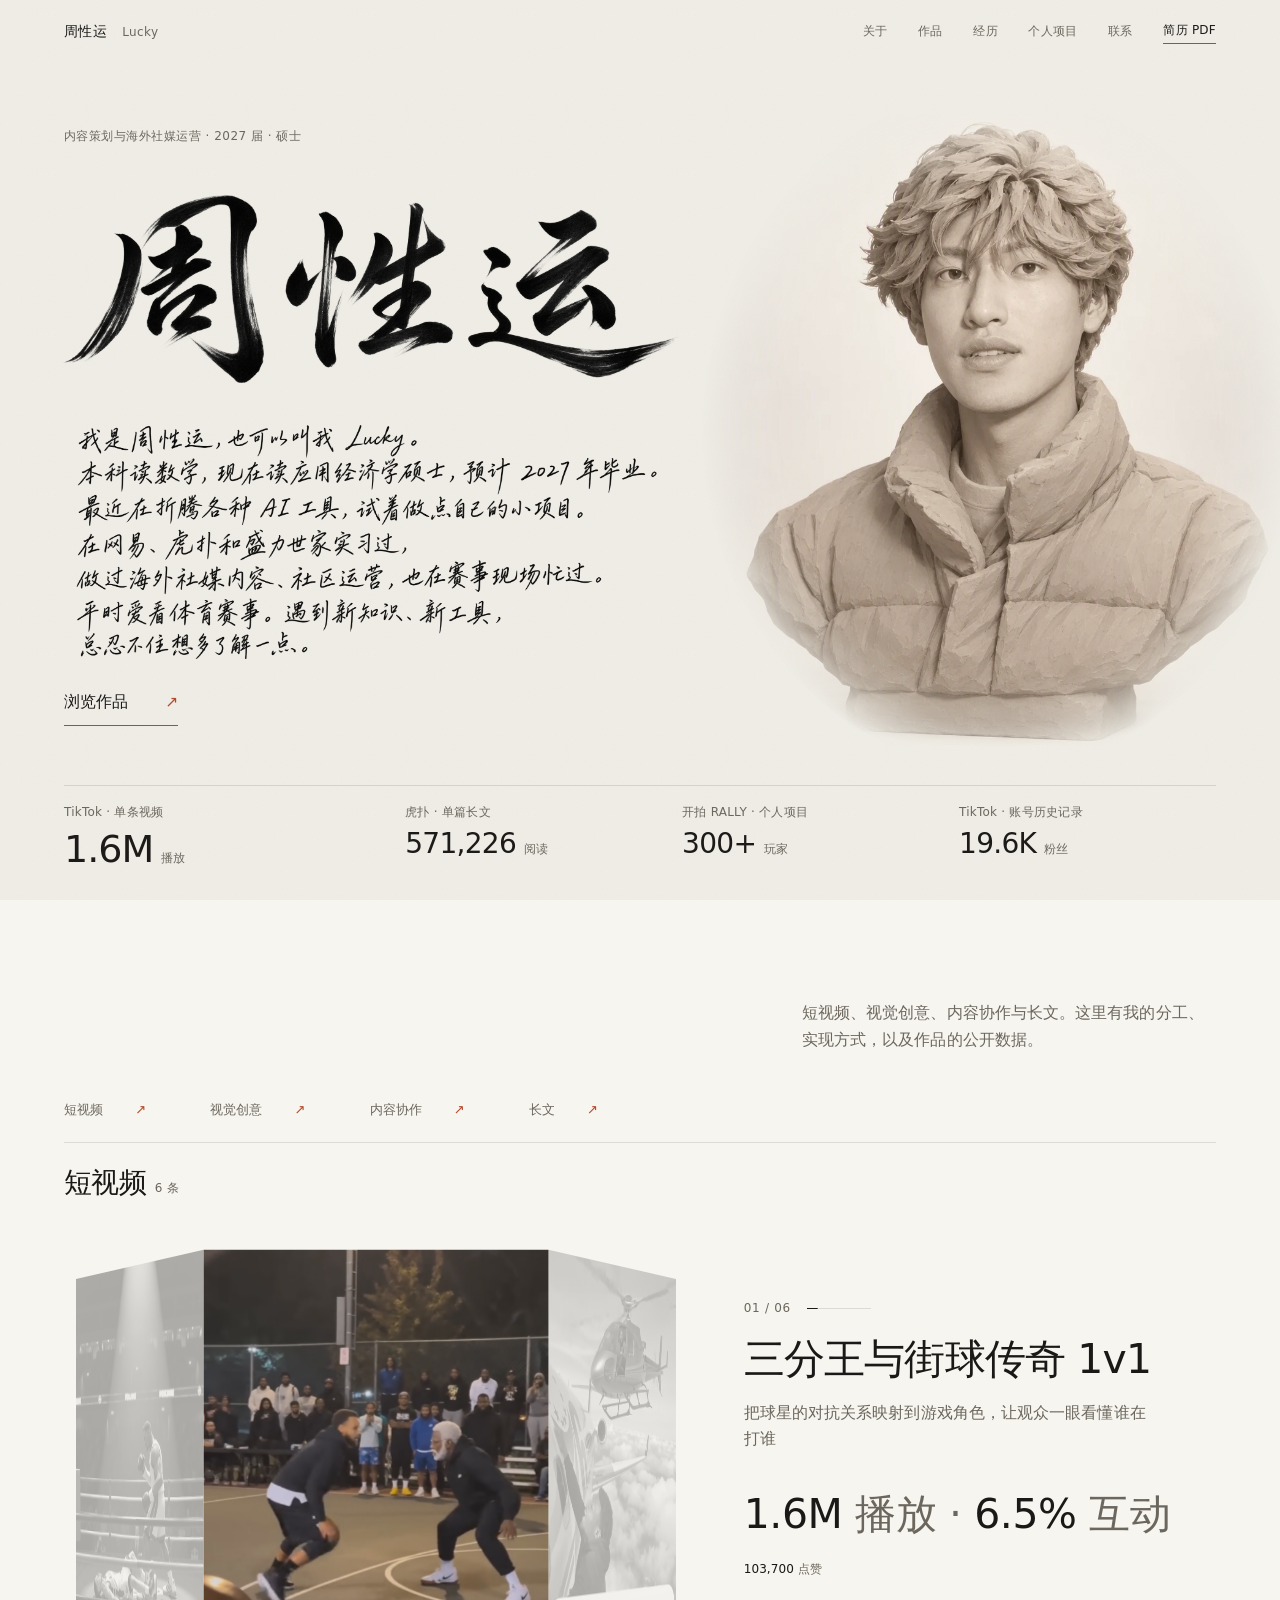
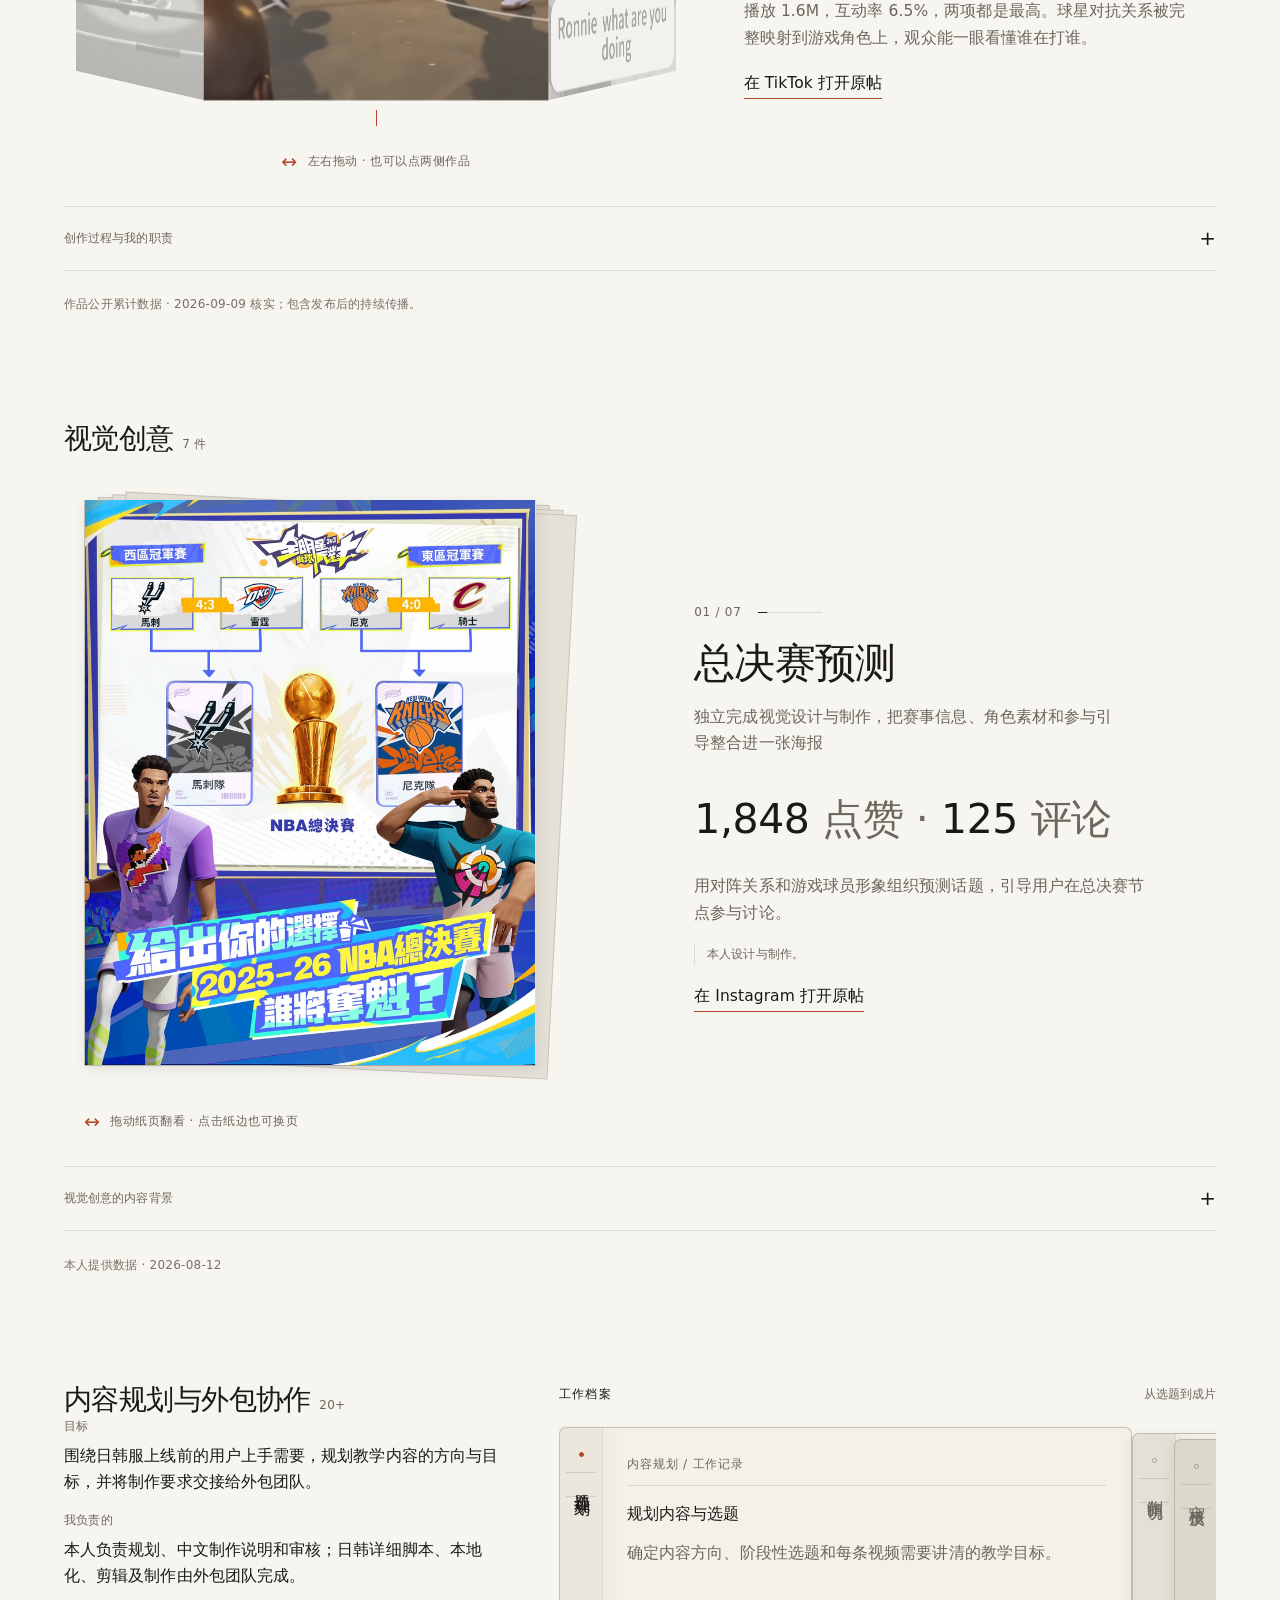
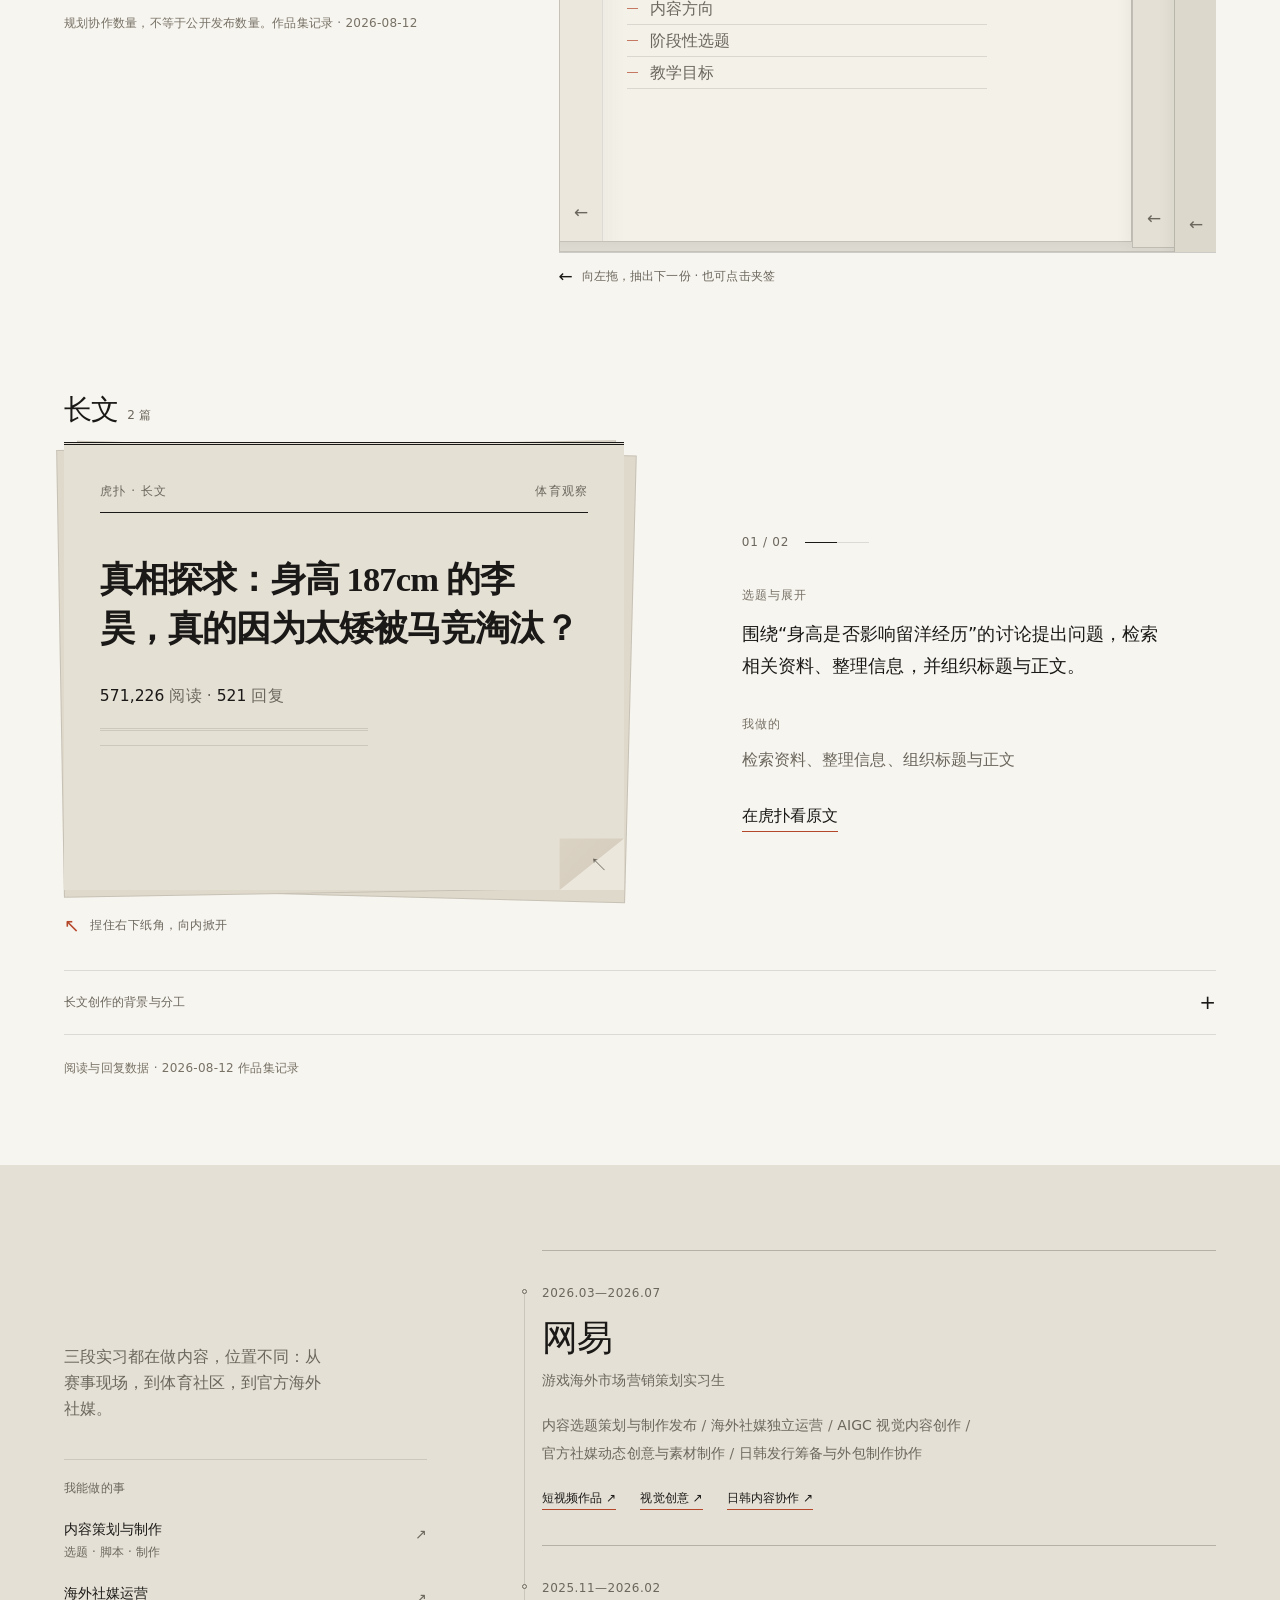
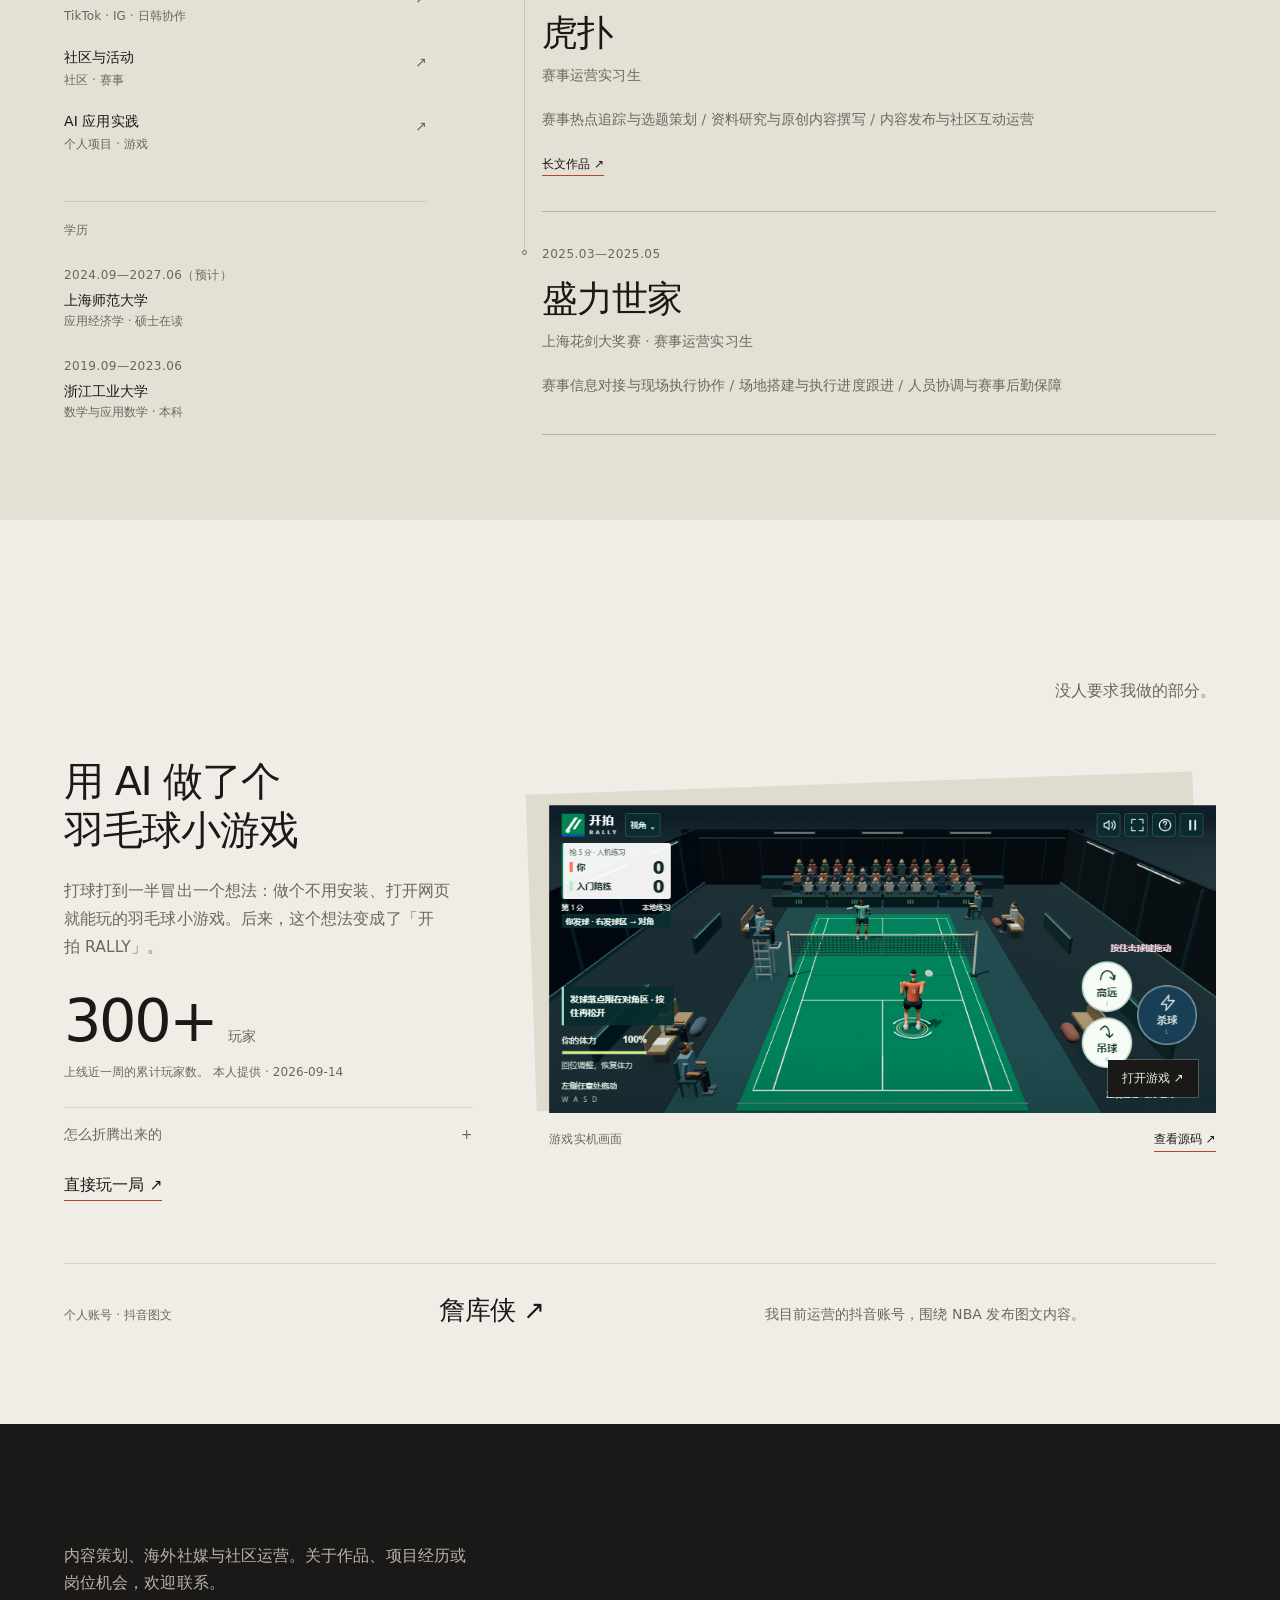
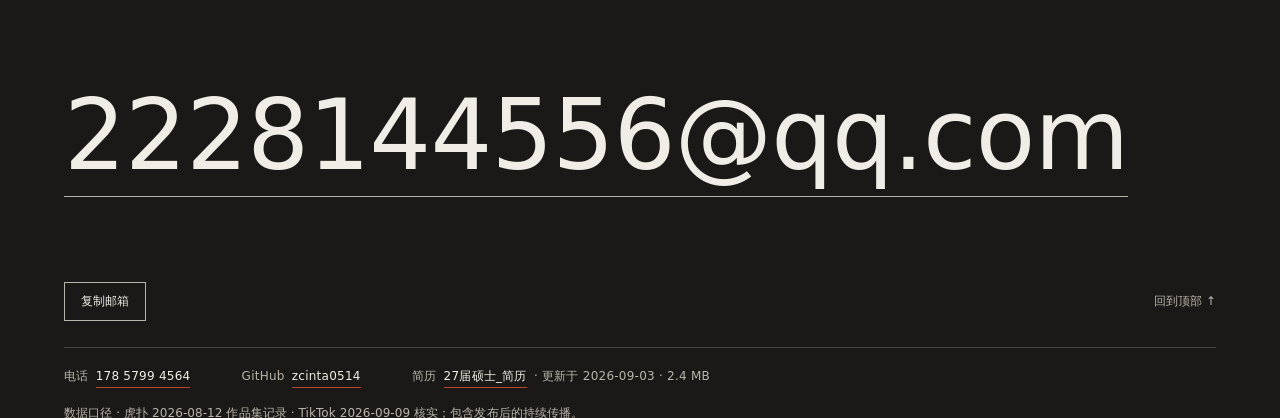
==== commit 6e4c4704: "将正式首页接入桌面与手机新版" ====
--- a/index.html
+++ b/index.html
@@ -1,328 +1,11 @@
 <!doctype html>
 <html lang="zh-CN">
 <head>
-  <meta charset="utf-8">
-  <meta name="viewport" content="width=device-width, initial-scale=1">
-  <meta name="description" content="周性运个人作品集。工作方向：内容运营、海外社媒与社区、AI 应用开发。">
-  <meta name="color-scheme" content="dark">
-  <title>周性运 · 个人作品集</title>
-  <link rel="stylesheet" href="styles/base.css">
-  <link rel="stylesheet" href="styles/profile.css">
-  <link rel="stylesheet" href="styles/capability.css">
-  <link rel="stylesheet" href="styles/works.css">
-  <link rel="stylesheet" href="styles/navigation.css">
-  <link rel="stylesheet" href="styles/projects.css">
+<meta charset="utf-8">
+<meta name="viewport" content="width=device-width,initial-scale=1">
+<title>周性运 · 内容策划与海外社媒运营</title>
+<meta http-equiv="refresh" content="0;url=site/">
+<script>location.replace('site/' + location.search + location.hash);</script>
 </head>
-<body id="portfolio">
-  <a class="skip-link" href="#main">跳到正文</a>
-  <header class="site-header"><a href="#home" aria-label="周性运作品集首页">周性运 <span>/ 个人作品集</span></a><span>2027 届 · 硕士</span></header>
-  <main id="main" tabindex="-1">
-    <section id="home" data-section="首页" class="hero site-section" aria-labelledby="home-title">
-      <img class="hero-photo" src="assets/hero_profile_soft-v1.png" alt="周性运个人肖像" fetchpriority="high">
-      <div class="hero-copy"><span class="eyebrow">ZHOU XINGYUN</span><h1 id="home-title" tabindex="-1"><span class="hero-name">周性运</span><span class="hero-portfolio-title">个人作品集</span></h1>
-      <div class="hero-intro">
-        <p>我是<strong>周性运</strong>，也可以叫我 <strong class="hero-lucky">Lucky</strong>。本科读数学，现在读应用经济学硕士，预计 2027 年毕业。</p>
-        <p>最近在折腾各种 AI 工具，试着做点自己的小项目。</p>
-        <p>在<strong>网易</strong>、<strong>虎扑</strong>和<strong>盛力世家</strong>实习过，做过<strong>海外社媒内容</strong>、<strong>社区运营</strong>，也在<strong>赛事现场</strong>忙过。</p>
-        <p>平时爱看体育赛事。遇到新知识、新工具，总忍不住想多了解一点。</p>
-      </div>
-      <div class="hero-actions"><a class="glass-link" href="#works">查看我的作品 <span aria-hidden="true">↓</span></a><a class="text-link" href="#profile">了解我的经历 <span aria-hidden="true">↓</span></a></div>
-      <div class="hero-contact" aria-label="联系方式"><a href="https://github.com/zcinta0514" target="_blank" rel="noopener noreferrer">GitHub @zcinta0514</a><span aria-hidden="true">·</span><a href="mailto:2228144556@qq.com">2228144556@qq.com</a><span aria-hidden="true">·</span><a href="tel:+8617857994564">178 5799 4564</a></div>
-      </div>
-    </section>
-<section id="profile" data-section="经历与背景" class="profile-v3 site-section" aria-labelledby="profile-title">
-  <div class="fixed-prism" aria-hidden="true"></div>
-  <div class="topbar-v3"><b>PROFILE / 01</b><span><i>BACKGROUND</i><i>SCROLL · 01—04</i></span></div>
-  <div class="profile-content-v3">
-    <div class="profile-head-v3">
-      <div class="intro-v3"><small>EDUCATION & EXPERIENCE</small><h2 id="profile-title" tabindex="-1">我是什么来头</h2><div class="profile-intro-copy"><p>本科在浙江工业大学读数学与应用数学。</p><p>现在在上海师范大学读应用经济学硕士，预计 2027 年毕业。</p><p>在网易、虎扑和盛力世家实习时，我接触过海外社媒、社区内容和赛事现场；平时也会用 AI 工具折腾自己的小项目。</p></div></div>
-      <figure class="profile-portrait-v3"><img src="assets/profile-id-original-v1.jpg" alt="周性运个人肖像" width="1773" height="2364" loading="lazy"></figure>
-      <aside class="education-v3 glass-hover" aria-label="教育经历">
-        <div class="edu-label-v3">EDUCATION / BACKGROUND</div>
-        <div class="edu-v3"><b>2024.09—2027.06（预计）</b><strong>上海师范大学</strong><span>应用经济学 · 硕士在读</span><em>MASTER</em></div>
-        <div class="edu-v3"><b>2019.09—2023.06</b><strong>浙江工业大学</strong><span>数学与应用数学 · 本科</span><em>BACHELOR</em></div>
-      </aside>
-    </div>
-    <div class="experience-v3" id="experience">
-      <div class="experience-title-v3"><b>EXPERIENCE / 2025—2026</b><span>最近在前</span></div>
-      <div class="track-v3">
-        <article class="job-v3" tabindex="0"><b>2026.03—2026.07</b><strong>网易</strong><span>游戏海外市场营销策划实习生</span><ul class="job-points-v3"><li>内容选题策划与制作发布</li><li>海外社媒独立运营</li><li>AIGC 视觉内容创作</li><li>官方社媒动态创意与素材制作</li><li>日韩发行筹备与外包制作协作</li></ul></article>
-        <article class="job-v3" tabindex="0"><b>2025.11—2026.02</b><strong>虎扑</strong><span>赛事运营实习生</span><ul class="job-points-v3"><li>赛事热点追踪与选题策划</li><li>资料研究与原创内容撰写</li><li>内容发布与社区互动运营</li></ul></article>
-        <article class="job-v3" tabindex="0"><b>2025.03—2025.05</b><strong>盛力世家</strong><span>上海花剑大奖赛 · 赛事运营实习生</span><ul class="job-points-v3"><li>赛事信息对接与现场执行协作</li><li>场地搭建与执行进度跟进</li><li>人员协调与赛事后勤保障</li></ul></article>
-      </div>
-    </div>
-  </div>
-</section>
-
-<section id="capabilities" data-section="能力与实践" class="cap-v2-stage site-section" aria-labelledby="capabilities-title">
-  <div class="cap-v2-top"><b>CAPABILITY / 02</b><span><i>WHAT I CAN DO</i><i>SCROLL · 02—04</i></span></div>
-  <div class="cap-v2-copy"><small>CAPABILITIES IN PRACTICE</small><h2 id="capabilities-title" tabindex="-1">我能捣鼓些什么</h2><p>我做内容，也折腾海外社媒、社区活动和 AI 小项目。这四个方向都来自实际经历。</p></div>
-
-  <div class="cap-v2-workspace">
-  <div class="atlas-v2" role="tablist" aria-label="能力方向"><div class="atlas-v2-halo"></div><div class="orbit-v2"></div><i class="atlas-v2-line av2-l1"></i><i class="atlas-v2-line av2-l2"></i><i class="atlas-v2-line av2-l3"></i><i class="atlas-v2-line av2-l4"></i><div class="atlas-v2-core"><span>PRACTICE<em>CLICK A NODE</em></span></div>
-    <button type="button" class="ability-v2 av2-n1 active" data-capability="content" id="cap-button-content" role="tab" aria-controls="cap-content" aria-selected="true" tabindex="0"><em>01</em><b>内容策划与制作</b><span>选题 · 脚本 · 制作</span></button>
-    <button type="button" class="ability-v2 av2-n2" data-capability="global" id="cap-button-global" role="tab" aria-controls="cap-global" aria-selected="false" tabindex="-1"><em>02</em><b>海外社媒运营</b><span>TIKTOK · IG · 日韩协作</span></button>
-    <button type="button" class="ability-v2 av2-n3" data-capability="community" id="cap-button-community" role="tab" aria-controls="cap-community" aria-selected="false" tabindex="-1"><em>03</em><b>社区与活动</b><span>社区 · 赛事</span></button>
-    <button type="button" class="ability-v2 av2-n4" data-capability="ai" id="cap-button-ai" role="tab" aria-controls="cap-ai" aria-selected="false" tabindex="-1"><em>04</em><b>AI 应用实践</b><span>个人项目 · 游戏</span></button>
-  </div>
-
-  <aside class="lens-v2" aria-label="能力详情">
-    <div class="lens-v2-head"><b>CAPABILITY LENS</b><span>CLICK A NODE</span></div>
-    <div class="lens-v2-panel active" data-panel-v2="content" id="cap-content" role="tabpanel" aria-labelledby="cap-button-content"><small>01 / 内容策划与制作</small><h4>选题、脚本与制作</h4><p>把一个内容想法从选题推进到发布，也会用 AIGC 辅助处理视觉素材。</p><div class="evidence-v2"><span>选题与脚本</span><span>内容 Brief</span><span>制作协调</span><span>AIGC 素材</span></div><a class="lens-v2-jump" href="#works-b-focus-v2">查看短视频案例<i aria-hidden="true">↘</i></a></div>
-    <div class="lens-v2-panel" data-panel-v2="global" id="cap-global" role="tabpanel" aria-labelledby="cap-button-global" hidden><small>02 / 海外社媒运营</small><h4>海外社媒与日韩协作</h4><p>参与 TikTok、Instagram 内容策划与发布；日韩项目负责中文制作说明、教学目标和外包成片审核。详细脚本、本地化与剪辑由外包团队完成。</p><div class="evidence-v2"><span>TikTok</span><span>Instagram</span><span>中文制作说明</span><span>外包审核</span></div><a class="lens-v2-jump" href="#localization-project">查看日韩协作案例<i aria-hidden="true">↘</i></a></div>
-    <div class="lens-v2-panel" data-panel-v2="community" id="cap-community" role="tabpanel" aria-labelledby="cap-button-community" hidden><small>03 / 社区与活动</small><h4>社区内容与赛事执行</h4><p>在虎扑做热点内容和社区互动，也在上海花剑大奖赛参与现场执行与协作。</p><div class="evidence-v2"><span>热点内容</span><span>社区互动</span><span>现场信息</span><span>赛事协作</span></div><a class="lens-v2-jump" href="#community-project">查看社区与赛事案例<i aria-hidden="true">↘</i></a></div>
-    <div class="lens-v2-panel" data-panel-v2="ai" id="cap-ai" role="tabpanel" aria-labelledby="cap-button-ai" hidden><small>04 / AI 应用实践</small><h4>开拍 RALLY · 羽毛球小游戏</h4><p>用 AI 工具辅助完成浏览器羽毛球小游戏「开拍 RALLY」，支持人机练习和双手机好友实时 1V1。</p><div class="evidence-v2"><span>个人项目</span><span>浏览器游戏</span><span>人机练习</span><span>双手机 1V1</span></div><a class="lens-v2-jump" href="#ai-project">查看 AI 项目<i aria-hidden="true">↘</i></a></div>
-  </aside>
-  </div>
-</section>
-    <section id="works" data-section="精选作品" class="site-section works-section" aria-labelledby="works-title">
-      <div class="section-heading"><span class="eyebrow">03 / 精选作品</span><h2 id="works-title" tabindex="-1">看看我做过的</h2><nav class="project-jumps" aria-label="精选项目"><a href="#works-b-focus-v2">TikTok 短视频</a><a href="#instagram-project">社媒视觉与互动</a><a href="#community-project">社区内容</a></nav></div>
-      <div id="works-b-focus-v2">
-  <section class="wb-stage" aria-label="TikTok 代表作品与固定缩略导航">
-
-    <div class="wb-layout">
-      <header class="wb-intro">
-        <div class="wb-kicker">01 / 海外内容 · TIKTOK</div>
-        <h3>TikTok 篮球短视频运营</h3>
-        <div class="wb-brief">
-          <p>围绕 NBA 赛事、球员话题和社交媒体热点，为游戏相关 TikTok 账号策划并发布短视频。结合游戏角色、场景和玩法素材制作内容，让更多泛篮球用户接触游戏。</p>
-        </div>
-        <div class="wb-scope"><span>平台：TikTok</span><span>内容：篮球与游戏</span><span>形式：短视频</span></div>
-      </header>
-
-      <section class="wb-role" aria-label="本人工作职责">
-        <div class="wb-role-head"><b>我具体负责什么</b><span>选题 → 发布</span></div>
-        <div class="wb-duty"><em>01</em><b>找选题</b><span>跟进 NBA 赛事、球员动态和平台热点，筛选适合账号的内容。</span></div>
-        <div class="wb-duty"><em>02</em><b>写创意和脚本</b><span>确定视频切入点、叙事顺序和画面参考，把想法整理成制作需求。</span></div>
-        <div class="wb-duty"><em>03</em><b>制作与审核</b><span>按内容需要制作素材或与美术协作，筛选 AIGC 画面并审核成片。</span></div>
-        <div class="wb-duty"><em>04</em><b>发布与复盘</b><span>选标题、安排发布，记录播放和互动数据，复盘不同选题的表现。</span></div>
-        <div class="wb-duty wb-duty-workflow"><em>05</em><b>AI 协同与工作流</b><span>与 AI Agent 协同搭建完整内容工作流，串联选题、创意脚本、素材制作与审核。</span></div>
-      </section>
-
-      <div class="wb-deck-wrap">
-        <div class="wb-deck-label">选择一条作品 · 点击主卡查看原视频</div>
-        <div class="wb-viewer" data-active-index="1">
-          <div class="wb-main-stack" id="wb-main-panel" role="tabpanel" aria-labelledby="wb-thumb-tt5">
-            <a
-              id="wb-main-link"
-              class="wb-main-card"
-              href="https://www.tiktok.com/@dunkcitydynasty_guide/video/7667850870834433294"
-              target="_blank"
-              rel="noopener noreferrer"
-              aria-label="打开 TikTok 原视频：三分王与街球传奇 1v1"
-            >
-              <img id="wb-main-image" src="assets/works_tt5_03.png" alt="三分王与街球传奇 1v1 视频画面">
-              <span class="wb-card-code"><span id="wb-main-code">TT5 / 05</span><span id="wb-main-platform">TikTok</span></span>
-              <span class="wb-main-shade" aria-hidden="true"></span>
-              <span class="wb-card-detail">
-                <span id="wb-main-kicker" class="wb-detail-kicker">热点二创</span>
-                <strong id="wb-main-title" class="wb-main-title">三分王与街球传奇 1v1</strong>
-                <span id="wb-main-metrics" class="wb-metrics">
-                  <span class="wb-metric"><b>1.6M</b><span>播放量</span></span>
-                  <span class="wb-metric"><b>103.7K</b><span>点赞量</span></span>
-                </span>
-                <span class="wb-meta"><span id="wb-main-source">作品累计 · 2026-09-09</span><i id="wb-main-hint">查看原视频 ↗</i></span>
-              </span>
-            </a>
-          </div>
-
-          <div class="wb-thumb-dock" role="tablist" aria-label="选择代表作品" aria-orientation="vertical">
-            <button class="wb-thumb" type="button" role="tab" aria-selected="false" aria-controls="wb-main-panel" tabindex="-1" data-work-index="0" id="wb-thumb-tt2" aria-label="选择作品：Air Corgi 选择 Wemby 或 Brunson">
-              <img src="assets/works_tt2_dog_v1.png" alt="">
-              <span><b>TT2</b><small>59.8K 播放</small></span>
-            </button>
-            <button class="wb-thumb" type="button" role="tab" aria-selected="true" aria-controls="wb-main-panel" tabindex="0" data-work-index="1" id="wb-thumb-tt5" aria-label="选择作品：三分王与街球传奇 1v1">
-              <img src="assets/works_tt5_03.png" alt="">
-              <span><b>TT5</b><small>1.6M 播放</small></span>
-            </button>
-            <button class="wb-thumb" type="button" role="tab" aria-selected="false" aria-controls="wb-main-panel" tabindex="-1" data-work-index="2" id="wb-thumb-tt6" aria-label="选择作品：Bronny 登机与 LeBron 直升机">
-              <img src="assets/works_tt6_plane_v1.png" alt="">
-              <span><b>TT6</b><small>174.7K 播放</small></span>
-            </button>
-          </div>
-        </div>
-
-        <script id="wb-work-data" type="application/json">
-[
-  {
-    "id": "TT2 / 02",
-    "platform": "TikTok",
-    "title": "Air Corgi 选择 Wemby 或 Brunson",
-    "kicker": "总决赛前热点二创",
-    "src": "assets/works_tt2_dog_v1.png",
-    "alt": "Air Corgi 选择 Wemby 或 Brunson 视频画面",
-    "url": "https://www.tiktok.com/@dunkcitydynasty_guide/video/7647074934975401247",
-    "source": "作品累计 · 2026-09-09",
-    "metrics": [
-      {
-        "value": "59.8K",
-        "label": "播放量"
-      },
-      {
-        "value": "2,829",
-        "label": "点赞量"
-      }
-    ]
-  },
-  {
-    "id": "TT5 / 05",
-    "platform": "TikTok",
-    "title": "三分王与街球传奇 1v1",
-    "kicker": "热点二创",
-    "src": "assets/works_tt5_03.png",
-    "alt": "三分王与街球传奇 1v1 视频画面",
-    "url": "https://www.tiktok.com/@dunkcitydynasty_guide/video/7667850870834433294",
-    "source": "作品累计 · 2026-09-09",
-    "metrics": [
-      {
-        "value": "1.6M",
-        "label": "播放量"
-      },
-      {
-        "value": "103.7K",
-        "label": "点赞量"
-      }
-    ]
-  },
-  {
-    "id": "TT6 / 06",
-    "platform": "TikTok",
-    "title": "Bronny 登机与 LeBron 直升机",
-    "kicker": "热点二创",
-    "src": "assets/works_tt6_plane_v1.png",
-    "alt": "Bronny 登机与 LeBron 直升机视频画面",
-    "url": "https://www.tiktok.com/@dunkcitydynasty_guide/video/7667898737976495373",
-    "source": "作品累计 · 2026-09-09",
-    "metrics": [
-      {
-        "value": "174.7K",
-        "label": "播放量"
-      },
-      {
-        "value": "4,192",
-        "label": "点赞量"
-      }
-    ]
-  }
-]
-</script>
-      </div>
-    </div>
-
-  </section>
-      </div>
-
-      <details class="project-more-videos">
-        <summary>更多 TikTok 短视频 <span>另外 3 条作品</span></summary>
-        <div class="project-video-list">
-          <a class="project-video-row" data-tiktok-id="TT1" href="https://www.tiktok.com/@dunkcitydynasty_guide/video/7641907933189606670" target="_blank" rel="noopener noreferrer">
-            <img src="assets/library/TT1-cover.png" alt="SGA判罚与Wemby UFO视频静帧" loading="lazy">
-            <span class="project-video-title"><small>季后赛实时热点 · 视频静帧</small><strong>SGA判罚与Wemby UFO</strong></span>
-            <span class="project-video-result"><b data-metric="views">15,500</b><span>播放量</span></span>
-            <span class="project-video-result"><b data-metric="likes">505</b><span>点赞量</span></span>
-            <span class="project-video-arrow" aria-hidden="true">↗</span>
-          </a>
-          <a class="project-video-row" data-tiktok-id="TT3" href="https://www.tiktok.com/@dunkcitydynasty_guide/video/7668281272610884878" target="_blank" rel="noopener noreferrer">
-            <img src="assets/library/TT3-cover.png" alt="Warriors球员阵容话题视频静帧" loading="lazy">
-            <span class="project-video-title"><small>自由市场热点 · 视频静帧</small><strong>Warriors球员阵容话题</strong></span>
-            <span class="project-video-result"><b data-metric="views">11,200</b><span>播放量</span></span>
-            <span class="project-video-result"><b data-metric="likes">177</b><span>点赞量</span></span>
-            <span class="project-video-arrow" aria-hidden="true">↗</span>
-          </a>
-          <a class="project-video-row" data-tiktok-id="TT4" href="https://www.tiktok.com/@dunkcitydynasty_guide/video/7661890195465309454" target="_blank" rel="noopener noreferrer">
-            <img src="assets/library/TT4-cover.png" alt="Herro与Bam从队友到对手视频静帧" loading="lazy">
-            <span class="project-video-title"><small>冲突热点 · 视频静帧</small><strong>Herro与Bam从队友到对手</strong></span>
-            <span class="project-video-result"><b data-metric="views">4,221</b><span>播放量</span></span>
-            <span class="project-video-result"><b data-metric="likes">114</b><span>点赞量</span></span>
-            <span class="project-video-arrow" aria-hidden="true">↗</span>
-          </a>
-        </div>
-      </details>
-      <div class="project-data-notes">
-        <p data-tiktok-metric-source>作品公开累计数据 · 2026-09-09 核实；包含发布后的持续传播。</p>
-        <p data-tiktok-account-history>账号 19.6K 粉丝为 2026-08-12 历史记录。</p>
-      </div>
-
-      <article id="instagram-project" class="project-unit project-instagram" aria-labelledby="instagram-title" tabindex="-1">
-        <p class="project-label">02 / 社媒视觉与互动 · INSTAGRAM</p>
-        <div class="project-layout"><header class="project-intro"><h3 id="instagram-title">在 Instagram 玩点花样</h3><p>为官方 Instagram 组织海报、短视频和竞猜企划，把 NBA 热点、游戏角色与上线节点转化为用户能理解、能参与的内容。</p><div class="project-capabilities"><span>内容策略</span><span>视觉表达</span><span>AIGC 协作</span></div></header>
-        <div class="project-gallery" data-project-gallery aria-label="Instagram 项目作品画廊">
-      <div class="project-gallery-visual">
-        <button type="button" class="project-image-button" data-open-image aria-label="放大查看作品图片"><img data-gallery-image src="assets/library/poster_predict.png" alt="总决赛预测海报完整画面" loading="lazy"><span class="project-zoom-hint">放大查看 ↗</span></button>
-        <div class="project-image-controls"><span data-gallery-count>1 / 1</span><div><button type="button" data-image-step="-1" aria-label="上一张图片" hidden>←</button><button type="button" data-image-step="1" aria-label="下一张图片" hidden>→</button></div></div>
-      </div>
-      <div class="project-thumbnails" role="group" aria-label="选择代表作品"><button type="button" class="project-thumb" data-select-work="finalsPredict" aria-pressed="true" aria-label="选择作品：总决赛预测"><img src="assets/library/poster_predict.png" alt="" loading="lazy"><span>总决赛预测</span></button><button type="button" class="project-thumb" data-select-work="championship" aria-pressed="false" aria-label="选择作品：夺冠庆祝"><img src="assets/library/poster_championship.png" alt="" loading="lazy"><span>夺冠庆祝</span></button><button type="button" class="project-thumb" data-select-work="griffin" aria-pressed="false" aria-label="选择作品：GUESS WHO · Blake Griffin"><img src="assets/library/guess_griffin.png" alt="" loading="lazy"><span>GUESS WHO · Blake Griffin</span></button><button type="button" class="project-thumb" data-select-work="iverson" aria-pressed="false" aria-label="选择作品：GUESS WHO · Allen Iverson"><img src="assets/library/guess_iverson.png" alt="" loading="lazy"><span>GUESS WHO · Allen Iverson</span></button><button type="button" class="project-thumb" data-select-work="edwards" aria-pressed="false" aria-label="选择作品：GUESS WHO · Anthony Edwards"><img src="assets/library/guess_edwards.png" alt="" loading="lazy"><span>GUESS WHO · Anthony Edwards</span></button><button type="button" class="project-thumb" data-select-work="basketballCall" aria-pressed="false" aria-label="选择作品：篮球来电"><img src="assets/library/call-a.png" alt="" loading="lazy"><span>篮球来电</span></button><button type="button" class="project-thumb" data-select-work="palette" aria-pressed="false" aria-label="选择作品：调色盘 Reel"><img src="assets/library/palette-a.png" alt="" loading="lazy"><span>调色盘 Reel</span></button></div>
-      <div class="project-work-caption" aria-live="polite" aria-atomic="true"><span class="project-category" data-gallery-category>赛事节点 · 海报视觉</span><h4 data-gallery-title>总决赛预测</h4><p data-gallery-description>用对阵关系和游戏球员形象组织预测话题，引导用户在总决赛节点参与讨论。</p><dl class="project-work-role"><dt>我的工作</dt><dd data-gallery-role>独立完成视觉设计与制作，将赛事信息、角色素材和参与引导整合到一张海报。</dd></dl><p class="project-credit" data-gallery-credit>本人设计与制作。</p><div class="project-result-row"><div class="project-metrics" data-gallery-metrics><div><b>1,848</b><span>点赞</span></div><div><b>125</b><span>评论</span></div></div><a data-gallery-link class="text-link" href="https://www.instagram.com/p/DZHqPCNlBbx/" target="_blank" rel="noopener noreferrer">查看原作品 ↗</a></div><p class="project-source" data-gallery-source>本人提供数据 · 2026-08-12</p></div>
-      <script type="application/json" data-gallery-data>[{"id": "finalsPredict", "title": "总决赛预测", "category": "赛事节点 · 海报视觉", "description": "用对阵关系和游戏球员形象组织预测话题，引导用户在总决赛节点参与讨论。", "role": "独立完成视觉设计与制作，将赛事信息、角色素材和参与引导整合到一张海报。", "credit": "本人设计与制作。", "images": [{"src": "assets/library/poster_predict.png", "alt": "总决赛预测海报完整画面"}], "url": "https://www.instagram.com/p/DZHqPCNlBbx/", "metrics": [{"value": "1,848", "label": "点赞"}, {"value": "125", "label": "评论"}], "source": "本人提供数据 · 2026-08-12"}, {"id": "championship", "title": "夺冠庆祝", "category": "赛事节点 · AIGC 辅助视觉", "description": "围绕夺冠节点制作庆祝视觉，将赛事热度与游戏内容结合。", "role": "提出创意和版式要求，使用 AIGC 生成候选画面，并完成筛选与结果判断。", "credit": "AIGC 辅助产出；本人负责创意、版式要求与生成结果筛选。", "images": [{"src": "assets/library/poster_championship.png", "alt": "夺冠庆祝海报完整画面"}], "url": "https://www.instagram.com/p/DZjdfJ_FGZx/", "metrics": [{"value": "2,617", "label": "点赞"}, {"value": "39", "label": "评论"}], "source": "本人提供数据 · 2026-08-12"}, {"id": "griffin", "title": "GUESS WHO · Blake Griffin", "category": "上线预热 · 竞猜企划", "description": "把球员生涯信息转化为竞猜线索，为游戏内新球员上线预热。", "role": "提炼竞猜创意，整理草图、线索与制作 Brief，并审核最终画面。", "credit": "本人负责创意、草图、Brief 与审核；美术团队完成最终成图。", "images": [{"src": "assets/library/guess_griffin.png", "alt": "Blake Griffin 猜球星创意海报"}], "url": "https://www.instagram.com/p/DaxOdoEFF6L/", "metrics": [], "source": "作品集记录 · 2026-08-12"}, {"id": "iverson", "title": "GUESS WHO · Allen Iverson", "category": "上线预热 · 竞猜企划", "description": "通过有辨识度的球员线索组织互动，让用户在揭晓前参与猜测。", "role": "设计创意方向与线索表达，提供草图和制作 Brief，跟进画面审核。", "credit": "本人负责创意、草图、Brief 与审核；美术团队完成最终成图。", "images": [{"src": "assets/library/guess_iverson.png", "alt": "Allen Iverson 猜球星创意海报"}], "url": "https://www.instagram.com/p/DXb1LJziGz6/", "metrics": [], "source": "作品集记录 · 2026-08-12"}, {"id": "edwards", "title": "GUESS WHO · Anthony Edwards", "category": "上线预热 · 竞猜企划", "description": "沿用竞猜系列的内容结构，把不同球员的信息转化为视觉线索。", "role": "整理竞猜创意、草图与制作 Brief，检查成图能否准确传达线索。", "credit": "本人负责创意、草图、Brief 与审核；美术团队完成最终成图。", "images": [{"src": "assets/library/guess_edwards.png", "alt": "Anthony Edwards 猜球星创意海报"}], "url": "https://www.instagram.com/p/Db5UvHLnUMJ/", "metrics": [], "source": "作品集记录 · 2026-08-12"}, {"id": "basketballCall", "title": "篮球来电", "category": "互动创意 · 短视频静帧", "description": "借用社交媒体的“来电”形式，把篮球话题与游戏角色结合，组织短视频的互动切入点。", "role": "负责选题、创意、标题、封面方案与成片审核，向制作团队说明画面和内容要求。", "credit": "本人负责策划与审核，团队负责视频制作；这里展示成片静帧。", "images": [{"src": "assets/library/call-a.png", "alt": "篮球来电视频静帧 1"}, {"src": "assets/library/call-b.png", "alt": "篮球来电视频静帧 2"}, {"src": "assets/library/call-c.png", "alt": "篮球来电视频静帧 3"}], "url": "https://www.instagram.com/p/DaO5UIOAngK/", "metrics": [], "source": "作品集记录 · 2026-08-12"}, {"id": "palette", "title": "调色盘 Reel", "category": "视觉创意 · 短视频静帧", "description": "将社交媒体上的视觉创意与游戏画面结合，形成适合 Instagram 的短视频内容。", "role": "负责选题、创意、标题、封面方案和审核，协调视频表达与账号内容方向。", "credit": "本人负责策划与审核，团队负责视频制作；这里展示成片静帧。", "images": [{"src": "assets/library/palette-a.png", "alt": "调色盘视频静帧 1"}, {"src": "assets/library/palette-b.png", "alt": "调色盘视频静帧 2"}, {"src": "assets/library/palette-c.png", "alt": "调色盘视频静帧 3"}], "url": "https://www.instagram.com/reel/DX6fmcTGIR3/", "metrics": [], "source": "作品集记录 · 2026-08-12"}]</script>
-    </div></div>
-      </article>
-
-      <article id="localization-project" class="project-unit project-localization" aria-labelledby="localization-title" tabindex="-1"><p class="project-label">项目协作 · 日韩市场 / YOUTUBE</p><div class="project-layout"><header class="project-intro"><h3 id="localization-title">给新玩家带个路</h3><p>围绕日韩服上线前的用户上手需要，规划教学内容的方向与目标，并将制作要求交接给外包团队。</p><div class="project-planned"><b>20+</b><span>条上线前教学内容<br>规划与协作</span></div><p class="project-source">规划协作数量，不等于公开发布数量。<br>作品集记录 · 2026-08-12</p><a class="text-link" href="https://www.youtube.com/@NBADunkCityJP" target="_blank" rel="noopener noreferrer">查看日本区 YouTube 账号 ↗</a></header><div class="project-localization-detail"><figure class="project-account-capture"><img src="assets/library/youtube-account.png" alt="日本区 NBADunkCityJP YouTube 账号公开页面截图" width="1897" height="949" loading="lazy"><figcaption>日本区公开账号 · 作品集留存截图</figcaption></figure><ol class="project-delivery"><li><b>01</b><div><h4>规划内容与选题</h4><p>确定内容方向、阶段性选题和每条视频需要讲清的教学目标。</p></div></li><li><b>02</b><div><h4>整理中文制作说明</h4><p>写清选题、教学目标与制作要求，作为外包制作和沟通的依据。</p></div></li><li><b>03</b><div><h4>审核成片与反馈</h4><p>核对成片是否符合教学目标和制作要求，整理修改意见并跟进。</p></div></li></ol><p class="project-credit">本人负责规划、中文制作说明和审核；日韩详细脚本、本地化、剪辑及制作由外包团队完成。</p></div></div></article>
-
-      <article id="community-project" class="project-unit project-community" aria-labelledby="community-title" tabindex="-1"><p class="project-label">03 / 热点文章 · 虎扑</p><div class="project-layout"><header class="project-intro"><h3 id="community-title">在虎扑聊点什么</h3><p>在体育社区里，内容需要明确的问题、清楚的信息和可继续讨论的切入点。两篇代表文章展示我的选题与文字表达。</p><div class="project-capabilities"><span>热点判断</span><span>资料检索</span><span>社区互动</span></div><dl class="project-work-role"><dt>我的工作</dt><dd>选题策划、资料检索、标题与正文撰写、发布及互动跟进。</dd></dl><p class="project-source">阅读与回复数据 · 2026-08-12 作品集记录</p></header><div class="project-article-list"><article class="project-article"><div class="project-article-number">01</div><div class="project-article-body"><span class="project-category">热点辨析</span><h4><a href="https://bbs.hupu.com/636921071.html?is_reflow=pc" target="_blank" rel="noopener noreferrer">真相探求：身高187cm的李昊，真的因为太矮被马竞淘汰？<span aria-hidden="true"> ↗</span></a></h4><p>围绕“身高是否影响留洋经历”的讨论提出问题，检索相关资料、整理信息，并组织标题与正文。</p><div class="project-article-metrics"><span><b>571,226</b> 阅读</span><span><b>521</b> 回复</span></div></div></article><article class="project-article"><div class="project-article-number">02</div><div class="project-article-body"><span class="project-category">赛后议题</span><h4><a href="https://bbs.hupu.com/637121504.html?is_reflow=pc" target="_blank" rel="noopener noreferrer">0-4背后的鸿沟：中国足球和日本足球的差距在哪里？<span aria-hidden="true"> ↗</span></a></h4><p>从 0–4 的比赛结果切入中日足球差距这一议题，组织正文内容，并跟进发布后的社区讨论。</p><div class="project-article-metrics"><span><b>267,726</b> 阅读</span><span><b>746</b> 回复</span></div></div></article></div></div><div class="project-event-note"><span>线下协作</span><div><h4>上海花剑大奖赛 · 赛事运营实习</h4><p>2025.03—05，参与现场信息对接、搭建跟进、人员协调，以及餐饮、交通和物资保障。</p></div><a href="#experience" class="text-link">查看经历 ↗</a></div></article>
-    </section>
-    <section id="practice" data-section="账号实践" class="site-section practice-section" aria-labelledby="practice-title">
-      <div class="section-heading"><span class="eyebrow">04 / 账号实践</span><h2 id="practice-title" tabindex="-1">我还在折腾这些</h2><p class="project-section-description">一个持续更新的 NBA 账号，加上已经上线的 AI 小项目；之后的新尝试也会继续放在这里。</p></div>
-      <article id="douyin-project" class="project-unit project-douyin" aria-labelledby="douyin-title" tabindex="-1"><p class="project-label">个人账号 · 抖音图文</p><div class="project-account-header"><div><h3 id="douyin-title">詹库侠</h3><p>我目前运营的抖音账号，围绕 NBA 发布图文内容。</p><div class="project-capabilities"><span>NBA 内容</span><span>图文表达</span><span>个人运营</span></div></div><a class="glass-link" href="https://v.douyin.com/tR5hxQ_DiJ0/" target="_blank" rel="noopener noreferrer">查看账号主页 ↗</a></div></article>
-
-      <div class="ai-project-list" aria-label="AI 项目">
-        <article id="ai-project" class="project-unit project-ai" aria-labelledby="ai-project-title" tabindex="-1">
-          <p class="project-label">个人项目 · AI 应用 / 浏览器游戏</p>
-          <div class="ai-project-layout">
-            <h3 id="ai-project-title" class="ai-project-title">用 AI 做了个羽毛球小游戏</h3>
-            <div class="ai-project-intro">
-              <p>打球打到一半冒出一个想法：做个不用安装、打开网页就能玩的羽毛球小游戏。后来，这个想法变成了「开拍 RALLY」。</p>
-              <div class="ai-project-actions"><a class="glass-link" href="https://zcinta0514.github.io/rally-badminton/" target="_blank" rel="noopener noreferrer">开始试玩 ↗</a><a class="text-link" href="https://github.com/zcinta0514/rally-badminton" target="_blank" rel="noopener noreferrer">GitHub 源码 ↗</a></div>
-            </div>
-            <figure class="ai-project-visual"><img src="assets/rally-gameplay-v1.png" alt="开拍 RALLY 手机横屏羽毛球比赛画面" width="844" height="390" loading="lazy"><figcaption>游戏实机画面</figcaption></figure>
-            <div class="ai-project-story">
-              <section><span>01</span><h4>念头从哪来</h4><p>空闲时也想找款羽毛球游戏过过瘾。试了几款，有的是 2D，有的玩起来不太对胃口。与其继续找，索性试着做一个自己想玩的版本。</p></section>
-              <section><span>02</span><h4>怎么折腾出来的</h4><p>我先找几个朋友聊过想法，再借助 AI 把初步设想落地。球场、人物和对打一点点搭起来，边试玩边调整，现在还在继续迭代。</p></section>
-              <section class="ai-project-feedback"><span>03</span><h4>现在怎么样</h4><p class="ai-project-metric"><span>累计</span><b>300+</b><span>玩家</span></p><small>上线近一周 · 本人提供，2026-09-14</small></section>
-            </div>
-          </div>
-        </article>
-      </div>
-
-    </section>
-    <section id="contact" data-section="联系" class="site-section contact-section" aria-labelledby="contact-title">
-      <div class="contact-heading">
-        <div><span class="eyebrow">05 / 联系</span><h2 id="contact-title" tabindex="-1">来找我聊聊</h2></div>
-        <p>内容策划、海外社媒与社区运营。<br>关于作品、项目经历或岗位机会，欢迎联系。</p>
-      </div>
-      <a class="contact-email" href="mailto:2228144556@qq.com"><span><small>邮箱 / EMAIL</small><strong>2228144556@qq.com</strong></span><span class="contact-arrow" aria-hidden="true">↗</span></a>
-      <div class="contact-bottom">
-        <a class="contact-phone" href="tel:+8617857994564"><small>手机 / PHONE</small><span>17857994564 <i aria-hidden="true">↗</i></span></a>
-        <a class="contact-github" href="https://github.com/zcinta0514" target="_blank" rel="noopener noreferrer"><small>GitHub / CODE</small><span>@zcinta0514 <i aria-hidden="true">↗</i></span></a>
-        <div class="contact-resume"><a class="glass-link" href="assets/resume-zhou-xingyun.pdf" download="周性运_27届硕士_简历.pdf">下载简历 <span>PDF ↓</span></a><small>更新于 2026-09-03 · 2.4 MB</small></div>
-      </div>
-    </section>
-  </main>
-    <nav class="wb-rail" aria-label="页面章节书签">
-      <a class="wb-mark" aria-label="首页" data-chapter="首页" href="#home" aria-current="page"><span class="wb-mark-label"><em>00</em><b>首页</b></span><i class="wb-mark-line"></i></a>
-      <a class="wb-mark" aria-label="经历与背景" data-chapter="经历与背景" href="#profile"><span class="wb-mark-label"><em>01</em><b>经历与背景</b></span><i class="wb-mark-line"></i></a>
-      <a class="wb-mark" aria-label="能力与实践" data-chapter="能力与实践" href="#capabilities"><span class="wb-mark-label"><em>02</em><b>能力与实践</b></span><i class="wb-mark-line"></i></a>
-      <a class="wb-mark" aria-label="精选作品" data-chapter="精选作品" href="#works"><span class="wb-mark-label"><em>03</em><b>精选作品</b></span><i class="wb-mark-line"></i></a>
-      <a class="wb-mark" aria-label="账号实践" data-chapter="账号实践" href="#practice"><span class="wb-mark-label"><em>04</em><b>账号实践</b></span><i class="wb-mark-line"></i></a>
-      <a class="wb-mark" aria-label="联系" data-chapter="联系" href="#contact"><span class="wb-mark-label"><em>05</em><b>联系</b></span><i class="wb-mark-line"></i></a>
-      <span class="wb-rail-count"><b>01</b> / 06</span>
-    </nav>
-    <button class="wb-nav-toggle" type="button" aria-expanded="false" aria-controls="wb-nav-panel">章节目录<span aria-hidden="true">☰</span></button>
-    <nav class="wb-nav-panel" id="wb-nav-panel" aria-label="章节目录" hidden>
-      <p>页面章节</p>
-      <a class="wb-nav-item" data-chapter="首页" href="#home" aria-current="page"><span aria-hidden="true">00</span>首页</a>
-      <a class="wb-nav-item" data-chapter="经历与背景" href="#profile"><span aria-hidden="true">01</span>经历与背景</a>
-      <a class="wb-nav-item" data-chapter="能力与实践" href="#capabilities"><span aria-hidden="true">02</span>能力与实践</a>
-      <a class="wb-nav-item" data-chapter="精选作品" href="#works"><span aria-hidden="true">03</span>精选作品</a>
-      <a class="wb-nav-item" data-chapter="账号实践" href="#practice"><span aria-hidden="true">04</span>账号实践</a>
-      <a class="wb-nav-item" data-chapter="联系" href="#contact"><span aria-hidden="true">05</span>联系</a>
-    </nav>
-
-  <footer class="site-footer"><span>周性运 · 个人作品集</span><a href="#home">回到首页 ↑</a></footer>
-  <script src="scripts/works.js" defer></script>
-  <script src="scripts/rail.js" defer></script>
-  <script src="scripts/capability.js" defer></script>
-  <script type="module" src="scripts/navigation.js"></script>
-  <script type="module" src="scripts/project-gallery.js"></script>
-</body>
+<body><p><a href="site/">进入周性运的个人作品集</a></p></body>
 </html>
